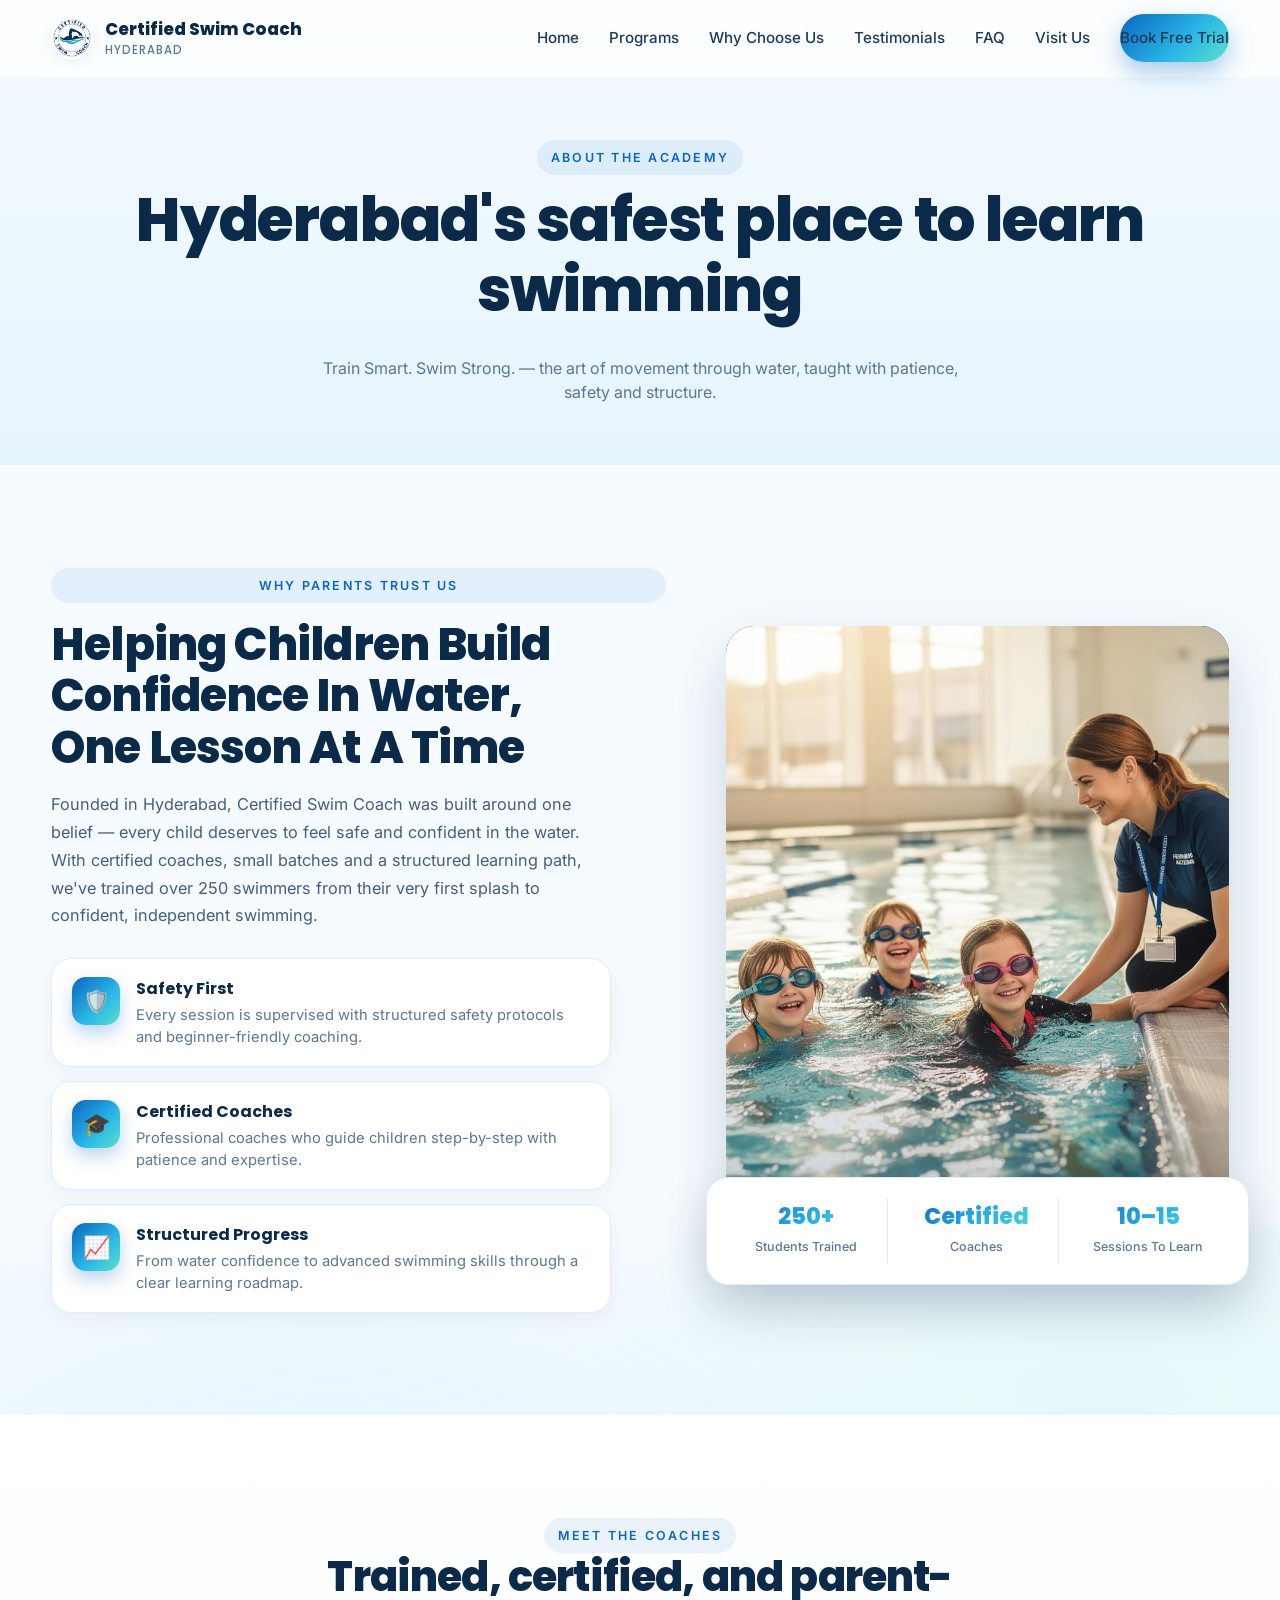
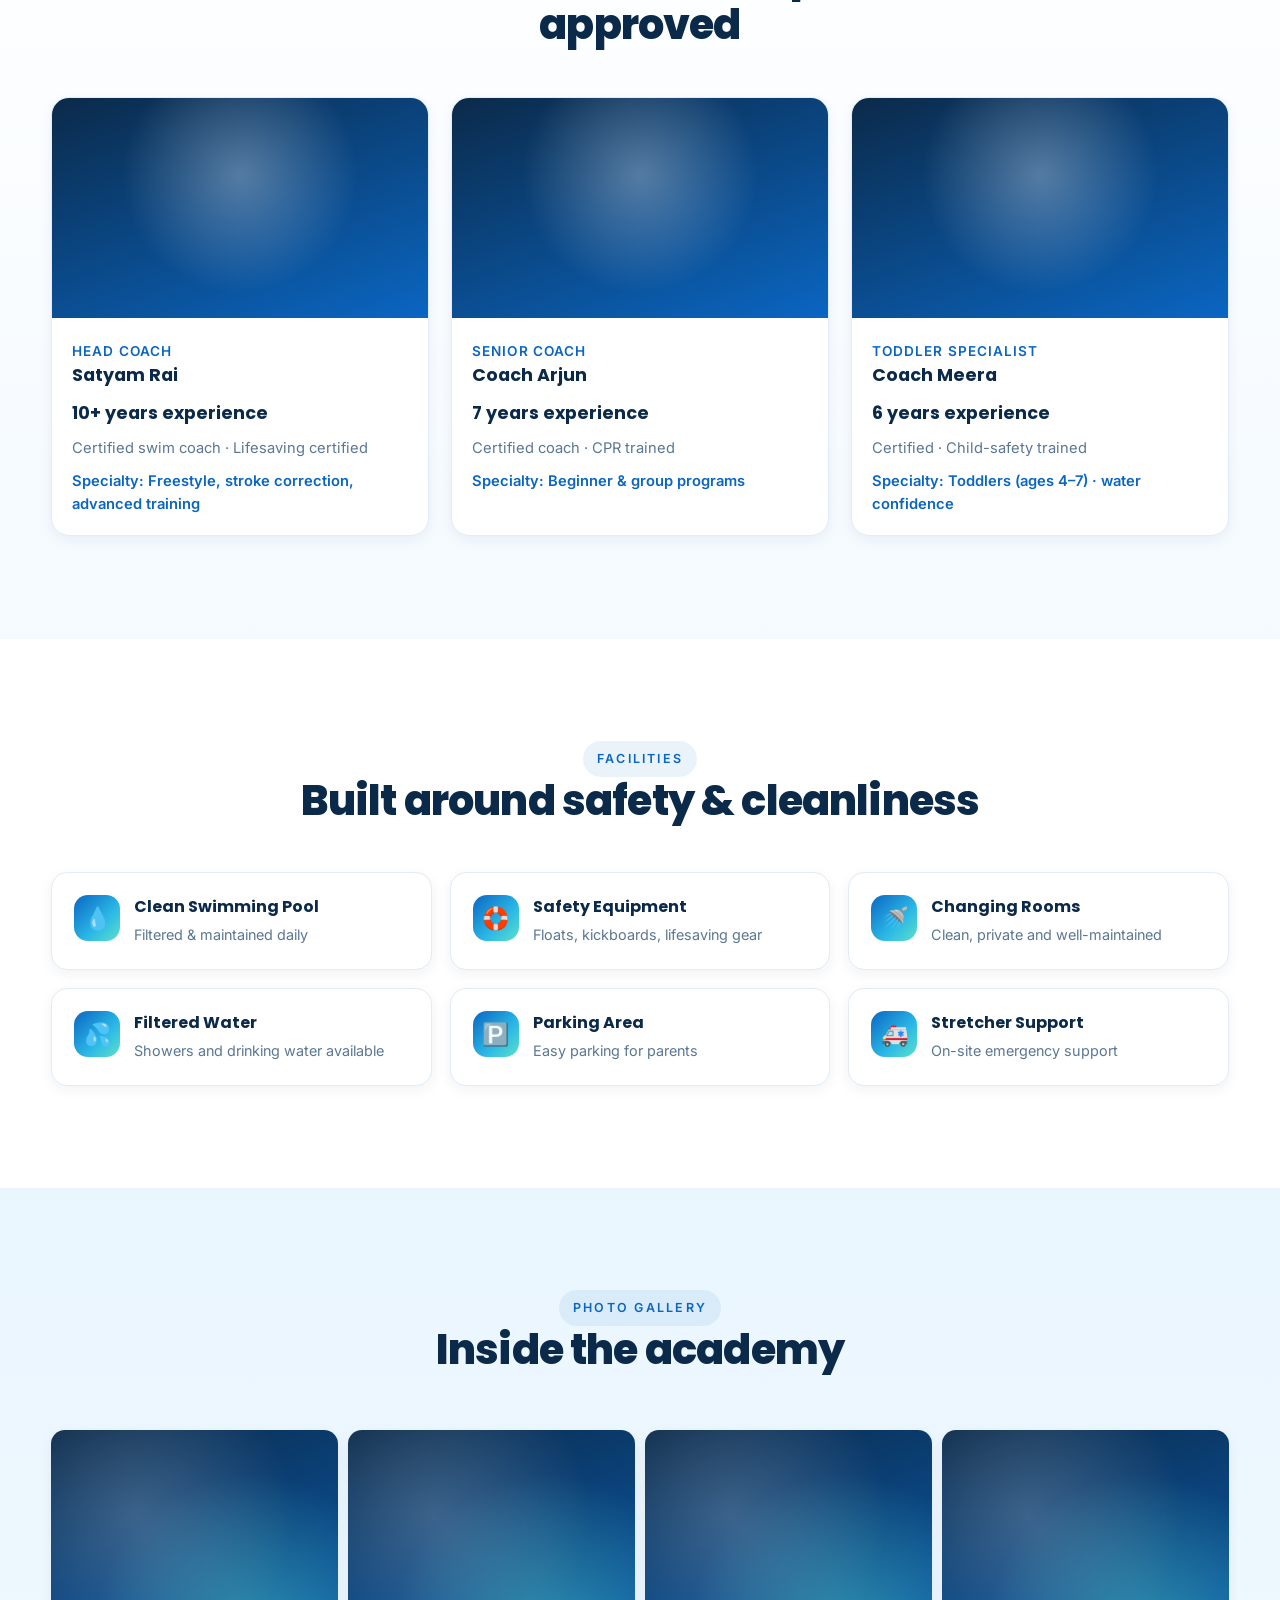
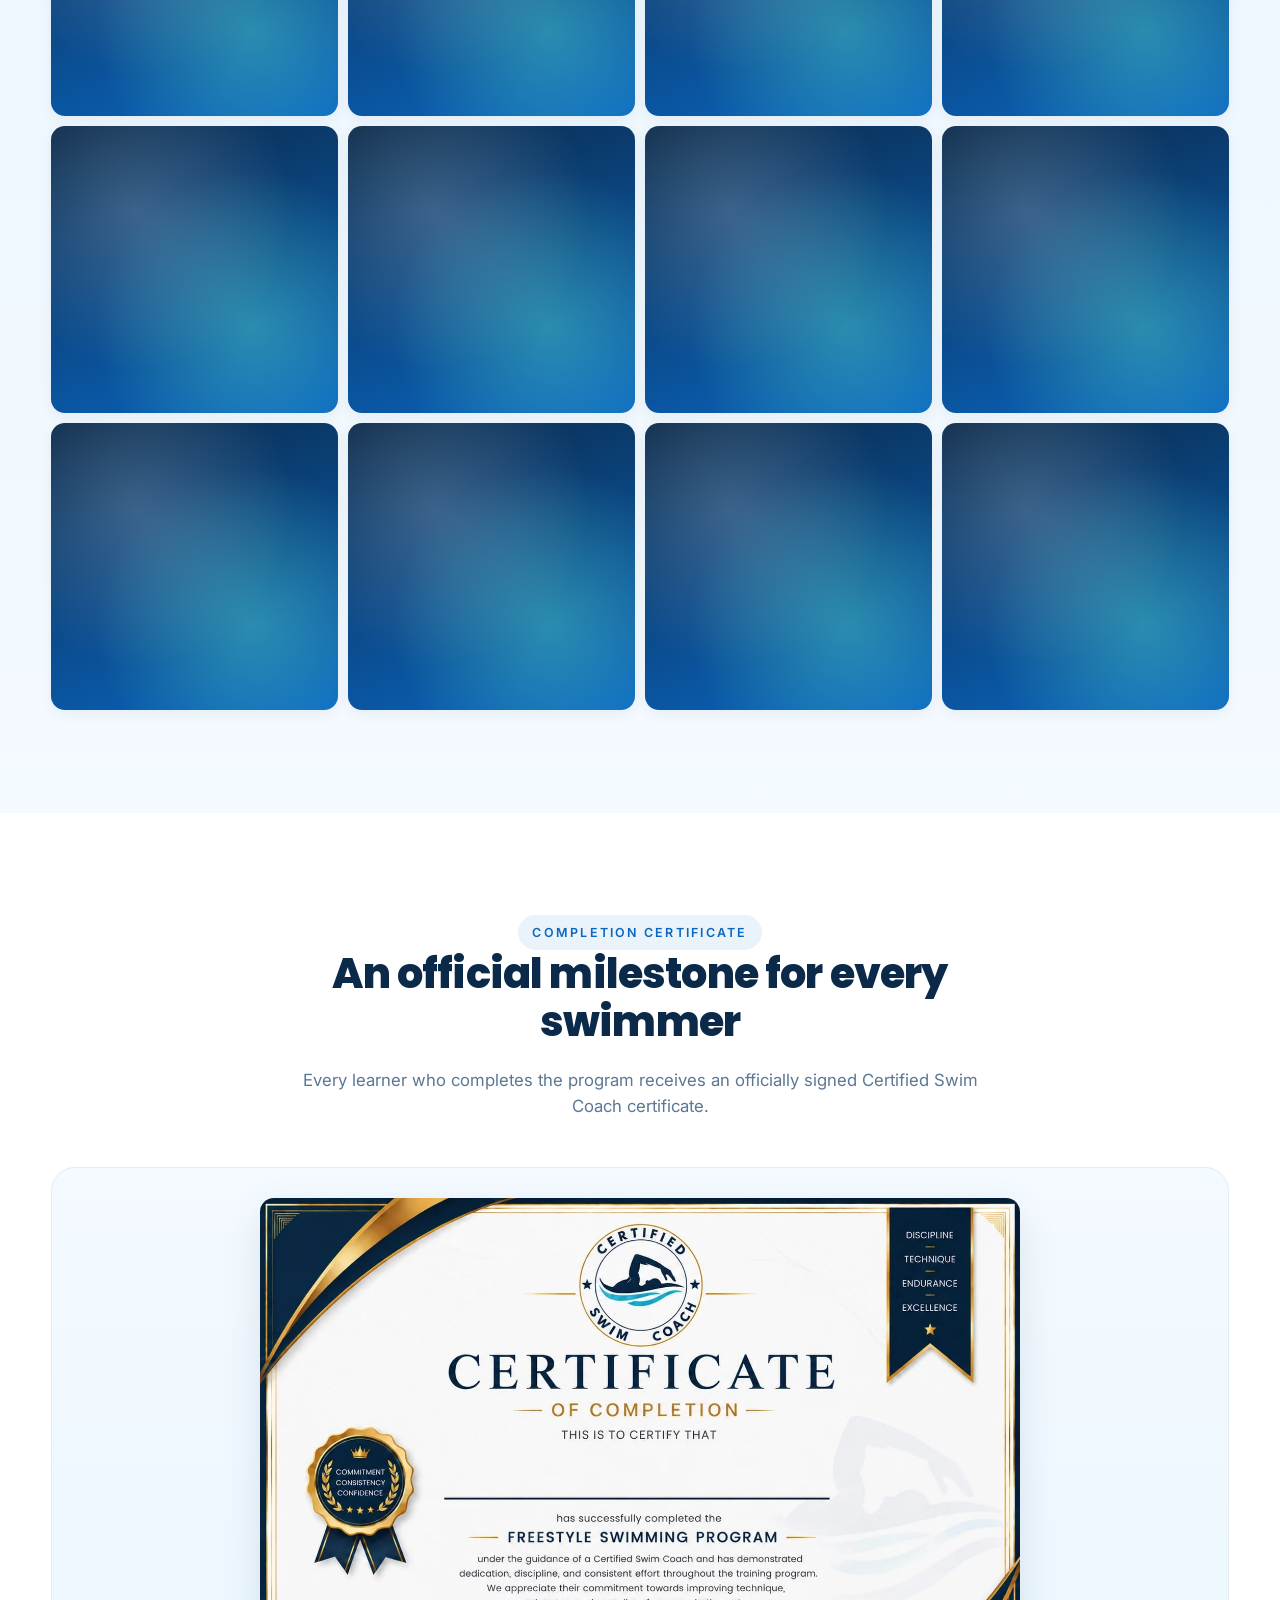
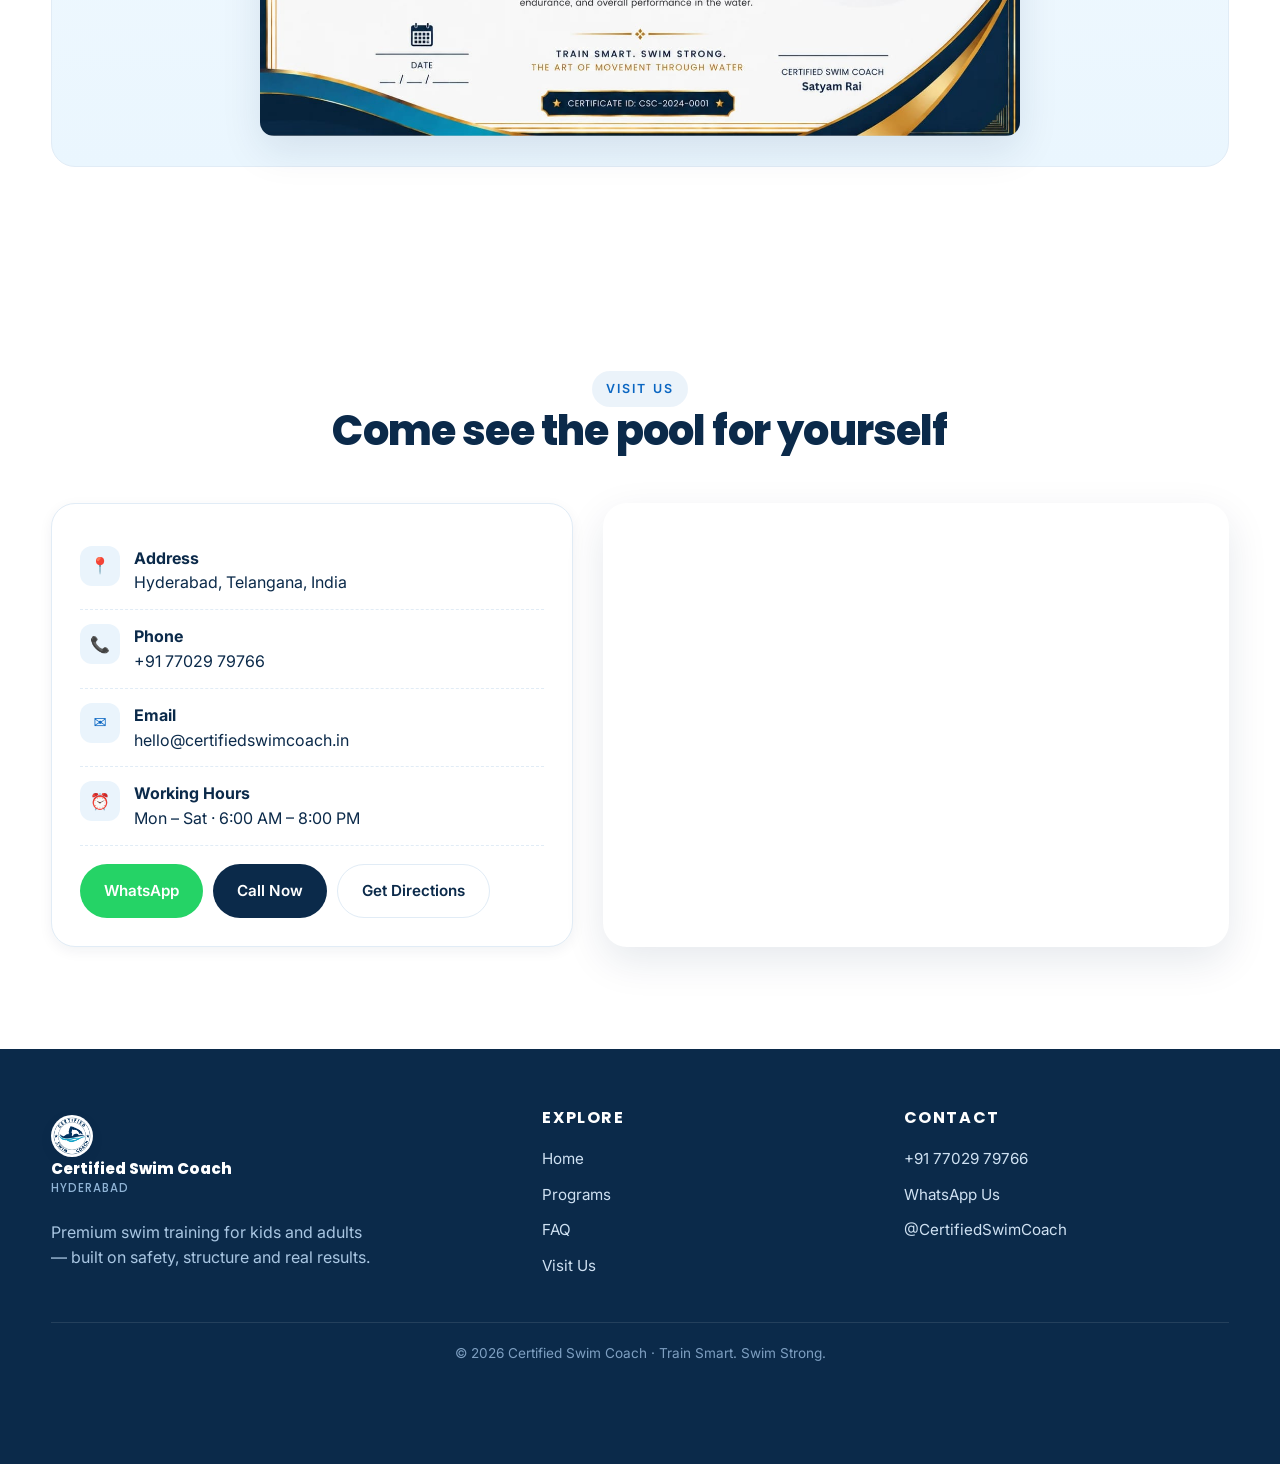
==== explore.html @ 11e0c068 "updated feature" ====
<!DOCTYPE html>
<html lang="en">
<head>
  <meta charset="utf-8">
  <meta name="viewport" content="width=device-width, initial-scale=1">
  <title>About the Academy — Coaches, Facilities &amp; Visit | Certified Swim Coach</title>
  <meta name="description" content="Meet our certified coaches, see our pool facilities, and visit Certified Swim Coach in Hyderabad.">
  <meta property="og:title" content="About Certified Swim Coach — Hyderabad">
  <meta property="og:description" content="Coaches, facilities, gallery and visit details.">
  <link rel="preconnect" href="https://fonts.googleapis.com">
  <link rel="preconnect" href="https://fonts.gstatic.com" crossorigin>
  <link href="https://fonts.googleapis.com/css2?family=Inter:wght@400;500;600;700&family=Poppins:wght@600;700;800;900&display=swap" rel="stylesheet">
  <link rel="stylesheet" href="css/style.css">
</head>
<body>

  <header class="nav">
    <div class="container nav-inner">
      <a href="index.html" class="brand">
        <img src="assets/images/logo.jpeg" alt="logo">
        <span>Certified Swim Coach<small>Hyderabad</small></span>
      </a>
      <nav class="nav-links">
        <a href="index.html">Home</a>
        <a href="index.html#programs">Programs</a>
        <a href="index.html#why">Why Choose Us</a>
        <a href="index.html#testimonials">Testimonials</a>
        <a href="index.html#faq">FAQ</a>
        <a href="#visit">Visit Us</a>
        <a href="index.html#contact" class="btn btn-primary">Book Free Trial</a>
      </nav>
      <button class="nav-toggle" aria-label="Menu"><span></span></button>
    </div>
  </header>

  <section class="page-hero">
    <div class="container">
      <span class="eyebrow">About the academy</span>
      <h1 style="margin-top:10px">Hyderabad's safest place to learn swimming</h1>
      <p style="max-width:680px;margin:10px auto 0">Train Smart. Swim Strong. — the art of movement through water, taught with patience, safety and structure.</p>
    </div>
  </section>

  <section class="trust-story">
    <div class="trust-bubbles" aria-hidden="true">
      <span></span><span></span><span></span><span></span><span></span>
    </div>
    <div class="container trust-grid">
      <div class="reveal trust-content">
        <span class="eyebrow" style="display:block; text-align:center;">Why Parents Trust Us</span>
        <h2 class="trust-headline">Helping Children Build Confidence In Water, One Lesson At A Time</h2>
        <p class="trust-story-p">Founded in Hyderabad, Certified Swim Coach was built around one belief — every child deserves to feel safe and confident in the water. With certified coaches, small batches and a structured learning path, we've trained over 250 swimmers from their very first splash to confident, independent swimming.</p>
        <div class="pillars">
          <div class="pillar">
            <div class="p-ico">🛡️</div>
            <div><b>Safety First</b><span>Every session is supervised with structured safety protocols and beginner-friendly coaching.</span></div>
          </div>
          <div class="pillar">
            <div class="p-ico">🎓</div>
            <div><b>Certified Coaches</b><span>Professional coaches who guide children step-by-step with patience and expertise.</span></div>
          </div>
          <div class="pillar">
            <div class="p-ico">📈</div>
            <div><b>Structured Progress</b><span>From water confidence to advanced swimming skills through a clear learning roadmap.</span></div>
          </div>
        </div>
      </div>
      <div class="reveal trust-visual">
        <div class="trust-image">
          <img src="assets/images/academy-kids.jpg" alt="Children learning swimming with a certified coach at Certified Swim Coach academy" loading="lazy" width="1024" height="1280">
        </div>
        <div class="trust-stats">
          <div class="stat"><b>250+</b><span>Students Trained</span></div>
          <div class="stat"><b>Certified</b><span>Coaches</span></div>
          <div class="stat"><b>10–15</b><span>Sessions To Learn</span></div>
        </div>
      </div>
    </div>
  </section>

  <section class="features">
    <div class="container">
      <div class="section-head reveal">
        <span class="eyebrow">Meet the coaches</span>
        <h2>Trained, certified, and parent-approved</h2>
      </div>
      <div class="coach-grid">
        <div class="coach reveal">
          <div class="ph"></div>
          <div class="info">
            <span class="role">Head Coach</span>
            <b>Satyam Rai</b>
            <p><b style="color:var(--navy)">10+ years experience</b></p>
            <p>Certified swim coach · Lifesaving certified</p>
            <p style="color:var(--blue);font-weight:600">Specialty: Freestyle, stroke correction, advanced training</p>
          </div>
        </div>
        <div class="coach reveal">
          <div class="ph"></div>
          <div class="info">
            <span class="role">Senior Coach</span>
            <b>Coach Arjun</b>
            <p><b style="color:var(--navy)">7 years experience</b></p>
            <p>Certified coach · CPR trained</p>
            <p style="color:var(--blue);font-weight:600">Specialty: Beginner &amp; group programs</p>
          </div>
        </div>
        <div class="coach reveal">
          <div class="ph"></div>
          <div class="info">
            <span class="role">Toddler Specialist</span>
            <b>Coach Meera</b>
            <p><b style="color:var(--navy)">6 years experience</b></p>
            <p>Certified · Child-safety trained</p>
            <p style="color:var(--blue);font-weight:600">Specialty: Toddlers (ages 4–7) · water confidence</p>
          </div>
        </div>
      </div>
    </div>
  </section>

  <section>
    <div class="container">
      <div class="section-head reveal">
        <span class="eyebrow">Facilities</span>
        <h2>Built around safety &amp; cleanliness</h2>
      </div>
      <div class="facility-grid">
        <div class="facility reveal"><div class="ico" style="font-size:22px">💧</div><div><b>Clean Swimming Pool</b><span>Filtered &amp; maintained daily</span></div></div>
        <div class="facility reveal"><div class="ico" style="font-size:22px">🛟</div><div><b>Safety Equipment</b><span>Floats, kickboards, lifesaving gear</span></div></div>
        <div class="facility reveal"><div class="ico" style="font-size:22px">🚿</div><div><b>Changing Rooms</b><span>Clean, private and well-maintained</span></div></div>
        <div class="facility reveal"><div class="ico" style="font-size:22px">💦</div><div><b>Filtered Water</b><span>Showers and drinking water available</span></div></div>
        <div class="facility reveal"><div class="ico" style="font-size:22px">🅿️</div><div><b>Parking Area</b><span>Easy parking for parents</span></div></div>
        <div class="facility reveal"><div class="ico" style="font-size:22px">🚑</div><div><b>Stretcher Support</b><span>On-site emergency support</span></div></div>
      </div>
    </div>
  </section>

  <section class="social">
    <div class="container">
      <div class="section-head reveal">
        <span class="eyebrow">Photo gallery</span>
        <h2>Inside the academy</h2>
      </div>
      <div class="gallery" style="grid-template-columns:repeat(4,1fr)">
        <div class="tile reveal"></div>
        <div class="tile reveal"></div>
        <div class="tile reveal"></div>
        <div class="tile reveal"></div>
        <div class="tile reveal"></div>
        <div class="tile reveal"></div>
        <div class="tile reveal"></div>
        <div class="tile reveal"></div>
        <div class="tile reveal"></div>
        <div class="tile reveal"></div>
        <div class="tile reveal"></div>
        <div class="tile reveal"></div>
      </div>
    </div>
  </section>

  <section>
    <div class="container">
      <div class="section-head reveal">
        <span class="eyebrow">Completion certificate</span>
        <h2>An official milestone for every swimmer</h2>
        <p>Every learner who completes the program receives an officially signed Certified Swim Coach certificate.</p>
      </div>
      <div class="certificate-card reveal">
        <img src="assets/images/certificate.jpeg" alt="Certified Swim Coach completion certificate">
      </div>
    </div>
  </section>

  <section id="visit" class="final">
    <div class="container">
      <div class="section-head reveal">
        <span class="eyebrow">Visit us</span>
        <h2>Come see the pool for yourself</h2>
      </div>
      <div class="visit-grid">
        <div class="visit-card reveal">
          <div class="row"><div class="ico">📍</div><div><b>Address</b><span>Hyderabad, Telangana, India</span></div></div>
          <div class="row"><div class="ico">📞</div><div><b>Phone</b><span>+91 77029 79766</span></div></div>
          <div class="row"><div class="ico">✉️</div><div><b>Email</b><span>hello@certifiedswimcoach.in</span></div></div>
          <div class="row"><div class="ico">⏰</div><div><b>Working Hours</b><span>Mon – Sat · 6:00 AM – 8:00 PM</span></div></div>
          <div style="display:flex;gap:10px;margin-top:18px;flex-wrap:wrap">
            <a href="https://wa.me/917702979766?text=Hi!%20I'd%20like%20to%20know%20more%20about%20Certified%20Swim%20Coach." target="_blank" rel="noreferrer" class="btn btn-wa">WhatsApp</a>
            <a href="tel:+917702979766" class="btn btn-dark">Call Now</a>
            <a href="https://www.google.com/maps/dir/?api=1&destination=Hyderabad" target="_blank" rel="noreferrer" class="btn btn-ghost">Get Directions</a>
          </div>
        </div>
        <iframe title="Certified Swim Coach location" class="map-frame" loading="lazy" src="https://www.google.com/maps?q=Hyderabad&output=embed"></iframe>
      </div>
    </div>
  </section>

  <footer class="footer">
    <div class="container">
      <div class="footer-grid">
        <div>
          <a href="index.html" class="brand">
            <img src="assets/images/logo.jpeg" alt="">
            <span>Certified Swim Coach<small>Hyderabad</small></span>
          </a>
          <p style="margin-top:16px;color:#a9c6e2;max-width:320px">Premium swim training for kids and adults — built on safety, structure and real results.</p>
        </div>
        <div>
          <h4>Explore</h4>
          <a href="index.html">Home</a>
          <a href="index.html#programs">Programs</a>
          <a href="index.html#faq">FAQ</a>
          <a href="#visit">Visit Us</a>
        </div>
        <div>
          <h4>Contact</h4>
          <a href="tel:+917702979766">+91 77029 79766</a>
          <a href="https://wa.me/917702979766?text=Hi!%20I'd%20like%20to%20know%20more%20about%20Certified%20Swim%20Coach." target="_blank" rel="noreferrer">WhatsApp Us</a>
          <a href="https://instagram.com/certifiedswimcoach" target="_blank" rel="noreferrer">@CertifiedSwimCoach</a>
        </div>
      </div>
      <div class="legal">© 2026 Certified Swim Coach · Train Smart. Swim Strong.</div>
    </div>
  </footer>

  <div class="mobile-cta">
    <a href="index.html#contact" class="m-trial">Book Trial</a>
    <a href="https://wa.me/917702979766?text=Hi!%20I'd%20like%20to%20know%20more%20about%20Certified%20Swim%20Coach." target="_blank" rel="noreferrer" class="m-wa">WhatsApp</a>
    <a href="tel:+917702979766" class="m-call">Call</a>
  </div>

  <script src="js/icons.js"></script>
  <script src="js/script.js"></script>
</body>
</html>
---- css/style.css ----
:root{--navy:#0b2a4a;--navy-700:#103a64;--blue:#0a66c2;--blue-600:#0a78d9;--aqua:#2bb8e6;--mint:#5ce1c9;--gold:#e0b84c;--bg:#f4faff;--bg-2:#e6f4fd;--white:#fff;--ink:#0b2a4a;--muted:#5b7794;--line:#e1ecf6;--shadow-sm:0 4px 14px #0b2a4a0f;--shadow:0 14px 40px #0b2a4a1a;--shadow-lg:0 24px 60px #0b2a4a2e;--radius:18px;--radius-lg:24px;--grad-water:linear-gradient(135deg,#0a66c2 0%,#2bb8e6 60%,#5ce1c9 100%);--grad-deep:linear-gradient(160deg,#0b2a4a 0%,#0a66c2 100%);--grad-soft:linear-gradient(180deg,#f4faff 0%,#e6f4fd 100%);--grad-gold:linear-gradient(135deg,#e0b84c,#f3d27a)}*,:before,:after{box-sizing:border-box}html,body{margin:0;padding:0}html{scroll-behavior:smooth}body{color:var(--ink);background:var(--white);-webkit-font-smoothing:antialiased;text-rendering:optimizelegibility;font-family:Inter,system-ui,-apple-system,Segoe UI,Roboto,sans-serif;line-height:1.55}img{max-width:100%;display:block}a{color:inherit;text-decoration:none}button{font:inherit;cursor:pointer;color:inherit;background:0 0;border:0}h1,h2,h3,h4{color:var(--navy);letter-spacing:-.02em;margin:0 0 .5em;font-family:Poppins,sans-serif;line-height:1.15}h1{font-size:clamp(2.1rem,5.4vw,3.8rem);font-weight:800}h2{font-size:clamp(1.7rem,3.8vw,2.6rem);font-weight:800}h3{font-size:clamp(1.15rem,2vw,1.35rem);font-weight:700}p{color:var(--muted);margin:0 0 1em}.container{width:min(1180px,92%);margin-inline:auto}section{padding:clamp(56px,8vw,110px) 0;position:relative}.eyebrow{letter-spacing:.18em;text-transform:uppercase;color:var(--blue);background:#0a66c214;border-radius:999px;align-items:center;gap:8px;padding:8px 14px;font-size:.78rem;font-weight:600;display:inline-flex}.section-head{text-align:center;max-width:720px;margin:0 auto 48px}.section-head p{font-size:1.05rem}.nav{z-index:60;-webkit-backdrop-filter:saturate(180%)blur(14px);backdrop-filter:saturate(180%)blur(14px);background:#ffffffc7;border-bottom:1px solid #0000;transition:background .25s,border-color .25s,box-shadow .25s,padding .25s;position:fixed;inset:0 0 auto}.nav.scrolled{border-bottom-color:var(--line);background:#ffffffeb;box-shadow:0 6px 20px #0b2a4a0f}.nav-inner{justify-content:space-between;align-items:center;padding:14px 0;display:flex}.brand{color:var(--navy);align-items:center;gap:12px;font-family:Poppins;font-size:1.05rem;font-weight:800;display:flex}.brand img{object-fit:cover;width:42px;height:42px;box-shadow:var(--shadow-sm);border-radius:50%}.brand small{color:var(--muted);letter-spacing:.08em;text-transform:uppercase;font-size:.72rem;font-weight:500;display:block}.nav-links{align-items:center;gap:30px;display:flex}.nav-links a{color:#1f3a5c;padding:6px 0;font-size:.95rem;font-weight:500;position:relative}.nav-links a:hover{color:var(--blue)}.nav-links a:after{content:"";background:var(--grad-water);transform-origin:100%;height:2px;transition:transform .3s;position:absolute;bottom:-2px;left:0;right:0;transform:scaleX(0)}.nav-links a:hover:after{transform-origin:0;transform:scaleX(1)}.btn{white-space:nowrap;border-radius:999px;justify-content:center;align-items:center;gap:10px;min-height:48px;padding:14px 24px;font-size:.95rem;font-weight:600;transition:transform .2s,box-shadow .2s,background .2s,color .2s;display:inline-flex}.btn-primary{background:var(--grad-water);color:#fff;box-shadow:0 10px 24px #0a66c259}.btn-primary:hover{transform:translateY(-2px);box-shadow:0 16px 32px #0a66c273}.btn-ghost{color:var(--navy);border:1px solid var(--line);background:#ffffffd9}.btn-ghost:hover{background:#fff;transform:translateY(-2px)}.btn-dark{background:var(--navy);color:#fff}.btn-dark:hover{background:var(--navy-700);transform:translateY(-2px)}.btn-wa{color:#fff;background:#25d366}.btn-wa:hover{background:#1eba57;transform:translateY(-2px)}.nav-toggle{border:1px solid var(--line);background:#fff;border-radius:12px;justify-content:center;align-items:center;width:44px;height:44px;display:none}.nav-toggle span{background:var(--navy);width:22px;height:2px;transition:all .3s;display:block;position:relative}.nav-toggle span:before,.nav-toggle span:after{content:"";background:var(--navy);height:2px;transition:all .3s;position:absolute;left:0;right:0}.nav-toggle span:before{top:-7px}.nav-toggle span:after{top:7px}.nav.open .nav-toggle span{background:0 0}.nav.open .nav-toggle span:before{top:0;transform:rotate(45deg)}.nav.open .nav-toggle span:after{top:0;transform:rotate(-45deg)}@media(max-width:960px){.nav-toggle{display:flex}.nav-links{border-bottom:1px solid var(--line);opacity:0;pointer-events:none;box-shadow:var(--shadow);background:#fff;flex-direction:column;align-items:stretch;gap:0;padding:8px 5%;transition:all .25s;position:absolute;top:100%;left:0;right:0;transform:translateY(-12px)}.nav-links a{border-bottom:1px solid var(--line);padding:14px 6px}.nav-links a:last-of-type{border-bottom:0}.nav-links .btn{margin:12px 0 16px}.nav.open .nav-links{opacity:1;pointer-events:auto;transform:translateY(0)}}.hero{background:radial-gradient(60% 70% at 80% 10%,#5ce1c940,#0000 60%),radial-gradient(50% 60% at 10% 90%,#2bb8e640,#0000 60%),linear-gradient(#eaf6fe,#f4faff);padding-top:140px;padding-bottom:80px;overflow:hidden}.hero-grid{grid-template-columns:1.05fr .95fr;align-items:center;gap:60px;display:grid}@media(max-width:900px){.hero-grid{grid-template-columns:1fr;gap:40px}.hero{padding-top:110px}}.hero h1 span.accent{background:var(--grad-water);color:#0000;-webkit-background-clip:text;background-clip:text}.hero .lead{max-width:560px;font-size:1.1rem}.hero-trust{-webkit-overflow-scrolling:touch;scrollbar-width:none;flex-wrap:nowrap;gap:8px;margin:24px 0 28px;display:flex;overflow-x:auto}.hero-trust::-webkit-scrollbar{display:none}.trust-chip{border:1px solid var(--line);color:var(--navy);box-shadow:var(--shadow-sm);white-space:nowrap;background:#fff;border-radius:999px;flex:none;align-items:center;gap:6px;padding:7px 12px;font-size:clamp(.7rem,1.1vw,.85rem);font-weight:600;display:inline-flex}.trust-chip svg{color:var(--blue)}.early-bird{background:var(--grad-water);color:#fff;border-radius:14px;align-items:center;gap:14px;margin-bottom:22px;padding:12px 18px;font-size:.92rem;font-weight:600;display:flex;box-shadow:0 8px 24px #0a66c259}.early-bird .pill{color:#fff;letter-spacing:.1em;text-transform:uppercase;-webkit-backdrop-filter:blur(4px);backdrop-filter:blur(4px);background:#fff3;border-radius:999px;padding:4px 10px;font-size:.72rem}.cta-row{flex-wrap:wrap;gap:14px;display:flex}.hero-visual{aspect-ratio:4/5;background:var(--grad-deep);box-shadow:var(--shadow-lg);border-radius:32px;position:relative;overflow:hidden}.hero-visual:before{content:"";background:radial-gradient(circle at 30% 20%,#ffffff40,#0000 40%),radial-gradient(circle at 80% 80%,#5ce1c959,#0000 50%);position:absolute;inset:0}.hero-visual .badge-float{color:var(--navy);box-shadow:var(--shadow);background:#fff;border-radius:18px;align-items:center;gap:12px;padding:14px 18px;font-size:.9rem;font-weight:600;display:flex;position:absolute}.badge-float.b1{top:24px;left:24px}.badge-float.b2{bottom:24px;right:24px}.badge-float .icon{background:var(--grad-water);color:#fff;border-radius:12px;place-items:center;width:38px;height:38px;display:grid}.hero-visual .water-ring{border:2px dashed #ffffff59;border-radius:50%;animation:30s linear infinite spin;position:absolute;inset:18%}@keyframes spin{to{transform:rotate(360deg)}}.bubbles{pointer-events:none;position:absolute;inset:0;overflow:hidden}.bubble{opacity:.6;background:radial-gradient(circle at 30% 30%,#ffffffe6,#5ce1c940);border-radius:50%;animation:linear infinite float;position:absolute;bottom:-40px}@keyframes float{0%{opacity:0;transform:translateY(0)scale(1)}10%{opacity:.6}to{opacity:0;transform:translateY(-120vh)scale(1.2)}}.wave{width:100%;height:60px;display:block}.trust-section{background:linear-gradient(#f4faff,#fff)}.counters{grid-template-columns:repeat(4,1fr);gap:24px;margin-bottom:36px;display:grid}@media(max-width:780px){.counters{grid-template-columns:repeat(2,1fr)}}.counter{border:1px solid var(--line);border-radius:var(--radius);text-align:center;box-shadow:var(--shadow-sm);background:#fff;padding:28px 22px}.counter .num{background:var(--grad-water);color:#0000;-webkit-background-clip:text;background-clip:text;font-family:Poppins;font-size:clamp(2rem,4vw,2.8rem);font-weight:800;line-height:1}.counter .lbl{color:var(--muted);margin-top:8px;font-size:.92rem;font-weight:500}.badges{flex-wrap:wrap;justify-content:center;gap:14px;display:flex}.badge{border:1px solid var(--line);color:var(--navy);box-shadow:var(--shadow-sm);background:#fff;border-radius:999px;align-items:center;gap:10px;padding:12px 18px;font-weight:600;display:inline-flex}.badge .dot{background:var(--mint);border-radius:50%;width:8px;height:8px;box-shadow:0 0 0 4px #5ce1c940}.features{background:linear-gradient(#fff,#f4faff)}.feature-grid{grid-template-columns:repeat(3,1fr);gap:22px;display:grid}@media(max-width:900px){.feature-grid{grid-template-columns:repeat(2,1fr)}}@media(max-width:560px){.feature-grid{grid-template-columns:1fr}}.feature{border:1px solid var(--line);border-radius:var(--radius);box-shadow:var(--shadow-sm);background:#fff;padding:28px 24px;transition:transform .3s,box-shadow .3s,border-color .3s;position:relative;overflow:hidden}.feature:after{content:"";background:var(--grad-water);opacity:0;border-radius:50%;width:200px;height:200px;transition:opacity .35s;position:absolute;inset:auto -40% -60% auto}.feature:hover{box-shadow:var(--shadow);border-color:#cfe3f5;transform:translateY(-6px)}.feature:hover:after{opacity:.08}.feature .ico{background:var(--grad-water);color:#fff;border-radius:16px;place-items:center;width:54px;height:54px;margin-bottom:18px;display:grid;box-shadow:0 10px 22px #0a66c24d}.feature h3{margin-bottom:6px}.feature p{margin:0;font-size:.95rem}.programs{background:linear-gradient(#f4faff,#eaf6fe)}.program-grid{grid-template-columns:repeat(4,1fr);gap:20px;display:grid}@media(max-width:1100px){.program-grid{grid-template-columns:repeat(2,1fr)}}@media(max-width:640px){.program-grid{grid-template-columns:1fr}}.program{border-radius:var(--radius-lg);box-shadow:var(--shadow);border:1px solid var(--line);background:#fff;flex-direction:column;transition:transform .3s,box-shadow .3s;display:flex;position:relative;overflow:hidden}.program:hover{box-shadow:var(--shadow-lg);transform:translateY(-4px)}.program .media{background:var(--grad-deep);height:200px;position:relative;overflow:hidden}.program .media:before{content:"";background:radial-gradient(circle at 25% 25%,#ffffff40,#0000 50%),radial-gradient(circle at 80% 80%,#5ce1c966,#0000 55%);position:absolute;inset:0}.program .media .label{color:#fff;letter-spacing:.02em;font-family:Poppins;font-size:1.6rem;font-weight:800;position:absolute;bottom:20px;left:20px}.program .body{flex-direction:column;flex:1;gap:14px;padding:24px;display:flex}.program .meta{flex-wrap:wrap;gap:8px;display:flex}.tag{color:var(--blue);letter-spacing:.04em;background:#eaf4fc;border-radius:999px;padding:5px 10px;font-size:.75rem;font-weight:600}.tag.gold{color:#7a5705;background:#fff3d2}.tag.mint{color:#0a7a63;background:#dafbf3}.program ul{flex-direction:column;gap:8px;margin:0;padding:0;list-style:none;display:flex}.program ul li{color:#2c4a6c;padding-left:24px;font-size:.95rem;position:relative}.program ul li:before{content:"";background:var(--grad-water);border-radius:50%;width:14px;height:14px;position:absolute;top:8px;left:0;box-shadow:0 0 0 3px #2bb8e626}.program .price-row{border-top:1px dashed var(--line);justify-content:space-between;align-items:center;margin-top:auto;padding-top:14px;display:flex}.program .price{color:var(--navy);font-family:Poppins;font-size:1.5rem;font-weight:800}.program .price small{color:var(--muted);font-size:.8rem;font-weight:500;display:block}.ribbon{background:var(--grad-gold);color:#5a3f06;letter-spacing:.1em;text-transform:uppercase;z-index:2;padding:6px 50px;font-size:.75rem;font-weight:700;position:absolute;top:18px;right:-46px;transform:rotate(38deg);box-shadow:0 6px 14px #e0b84c66}.ribbon.popular{color:#fff;background:linear-gradient(135deg,#ff5b8a,#ff8b5b);box-shadow:0 6px 14px #ff5b8a73}.journey{background:#fff}.timeline{grid-template-columns:repeat(5,1fr);gap:18px;display:grid;position:relative}.timeline:before{content:"";z-index:0;background:linear-gradient(90deg,#2bb8e6,#5ce1c9);border-radius:4px;height:4px;position:absolute;top:38px;left:6%;right:6%}@media(max-width:820px){.timeline{grid-template-columns:1fr;gap:22px}.timeline:before{width:4px;height:auto;inset:0 auto 0 38px}}.step{text-align:center;border-radius:var(--radius);border:1px solid var(--line);box-shadow:var(--shadow-sm);z-index:1;background:#fff;padding:18px 14px;position:relative}@media(max-width:820px){.step{text-align:left;min-height:80px;padding-left:80px}}.step .num{background:var(--grad-water);color:#fff;border-radius:50%;place-items:center;width:54px;height:54px;margin:0 auto 12px;font-family:Poppins;font-size:1.25rem;font-weight:800;display:grid;box-shadow:0 10px 22px #0a66c259}@media(max-width:820px){.step .num{margin:0;position:absolute;top:14px;left:14px}}.step h4{color:var(--navy);margin:0 0 4px;font-family:Poppins;font-weight:700}.step p{color:var(--muted);margin:0;font-size:.85rem}.social{background:linear-gradient(#eaf6fe,#f4faff)}.testi-wrap{max-width:780px;margin:0 auto;position:relative}.testi{border:1px solid var(--line);border-radius:var(--radius-lg);box-shadow:var(--shadow);text-align:center;background:#fff;padding:36px 32px}.testi .quote{color:#1f3a5c;margin-bottom:22px;font-size:1.15rem;font-style:italic;line-height:1.6}.testi .who{justify-content:center;align-items:center;gap:14px;display:flex}.testi .avatar{background:var(--grad-water);color:#fff;border-radius:50%;place-items:center;width:54px;height:54px;font-family:Poppins;font-size:1.1rem;font-weight:700;display:grid}.testi .who b{color:var(--navy);display:block}.testi .who span{color:var(--muted);font-size:.9rem}.testi-dots{justify-content:center;gap:8px;margin-top:18px;display:flex}.testi-dots button{background:#cde0f1;border-radius:50%;width:10px;height:10px;transition:all .2s}.testi-dots button.active{background:var(--blue);border-radius:999px;width:26px}.gallery{grid-template-columns:repeat(6,1fr);gap:10px;margin-top:56px;display:grid}@media(max-width:820px){.gallery{grid-template-columns:repeat(3,1fr)}}.tile{aspect-ratio:1;background:var(--grad-deep);box-shadow:var(--shadow-sm);border-radius:14px;transition:transform .3s;position:relative;overflow:hidden}.tile:hover{transform:scale(1.04)}.tile:before{content:"";background:radial-gradient(circle at 30% 30%,#fff3,#0000 55%),radial-gradient(circle at 70% 70%,#5ce1c966,#0000 55%);position:absolute;inset:0}.gallery-cta{text-align:center;margin-top:32px}.final{background:#fff}.final-grid{grid-template-columns:1.1fr .9fr;align-items:start;gap:40px;display:grid}@media(max-width:900px){.final-grid{grid-template-columns:1fr}}.faq{flex-direction:column;gap:12px;display:flex}.faq-item{border:1px solid var(--line);background:#fff;border-radius:14px;transition:box-shadow .25s,border-color .25s;overflow:hidden}.faq-item.open{box-shadow:var(--shadow-sm);border-color:#bcd9f1}.faq-q{text-align:left;width:100%;color:var(--navy);justify-content:space-between;align-items:center;gap:14px;padding:18px 20px;font-size:1rem;font-weight:600;display:flex}.faq-q .chev{width:24px;height:24px;color:var(--blue);background:#eaf4fc;border-radius:50%;place-items:center;transition:transform .25s;display:grid}.faq-item.open .chev{background:var(--blue);color:#fff;transform:rotate(45deg)}.faq-a{max-height:0;color:var(--muted);padding:0 20px;transition:max-height .3s;overflow:hidden}.faq-item.open .faq-a{max-height:300px;padding-bottom:18px}.cta-card{background:var(--grad-deep);color:#fff;border-radius:var(--radius-lg);box-shadow:var(--shadow-lg);padding:36px 32px;position:relative;overflow:hidden}.cta-card:before{content:"";background:radial-gradient(circle,#5ce1c959,#0000 60%);border-radius:50%;width:300px;height:300px;position:absolute;inset:-30% -30% auto auto}.cta-card h3{color:#fff;font-size:1.6rem}.cta-card p{color:#fffc}.cta-card .actions{flex-wrap:wrap;gap:10px;margin:20px 0 24px;display:flex;position:relative}.cta-card .info{color:#ffffffe6;gap:10px;font-size:.92rem;display:grid;position:relative}.cta-card .info div{align-items:center;gap:10px;display:flex}.cta-card .info svg{color:var(--mint)}.footer{background:var(--navy);color:#cfe1f2;padding:60px 0 100px}.footer-grid{grid-template-columns:1.4fr 1fr 1fr;gap:36px;display:grid}@media(max-width:780px){.footer-grid{grid-template-columns:1fr}}.footer h4{color:#fff;text-transform:uppercase;letter-spacing:.1em;margin-bottom:14px;font-family:Poppins;font-size:1rem}.footer a{padding:6px 0;font-size:.95rem;display:block}.footer a:hover,.footer .brand{color:#fff}.footer .brand small{color:#90b4d6}.footer .legal{text-align:center;color:#7e9fc1;border-top:1px solid #ffffff1a;margin-top:36px;padding-top:20px;font-size:.85rem}.mobile-cta{z-index:55;border:1px solid var(--line);background:#fff;border-radius:18px;grid-template-columns:1.4fr 1fr 1fr;gap:8px;padding:8px;display:none;position:fixed;bottom:10px;left:10px;right:10px;box-shadow:0 18px 40px #0b2a4a38}.mobile-cta a{border-radius:12px;justify-content:center;align-items:center;gap:8px;min-height:48px;font-size:.9rem;font-weight:600;display:flex}.mobile-cta .m-trial{background:var(--grad-water);color:#fff}.mobile-cta .m-wa{color:#fff;background:#25d366}.mobile-cta .m-call{color:var(--navy);background:#eaf4fc}@media(max-width:780px){.mobile-cta{display:grid}body{padding-bottom:80px}}.modal{z-index:80;-webkit-backdrop-filter:blur(8px);backdrop-filter:blur(8px);background:#0b2a4a8c;justify-content:center;align-items:center;padding:16px;display:none;position:fixed;inset:0}.modal.open{animation:.2s fadeIn;display:flex}@keyframes fadeIn{0%{opacity:0}to{opacity:1}}.modal-card{width:100%;max-width:480px;box-shadow:var(--shadow-lg);background:#fff;border-radius:22px;padding:32px;animation:.25s popIn;position:relative}@keyframes popIn{0%{opacity:0;transform:translateY(20px)scale(.96)}to{opacity:1;transform:none}}.modal-card h3{margin-bottom:6px}.modal-card .x{width:36px;height:36px;color:var(--navy);background:#eaf4fc;border-radius:50%;place-items:center;display:grid;position:absolute;top:14px;right:14px}.field{flex-direction:column;gap:6px;margin-bottom:14px;display:flex}.field label{color:var(--navy);font-size:.85rem;font-weight:600}.field input,.field select{border:1px solid var(--line);font:inherit;color:var(--navy);background:#f8fbfe;border-radius:12px;padding:13px 14px;transition:all .2s}.field input:focus,.field select:focus{border-color:var(--blue);background:#fff;outline:none;box-shadow:0 0 0 4px #0a66c21f}.reveal{opacity:0;transition:opacity .7s,transform .7s;transform:translateY(24px)}.reveal.in{opacity:1;transform:none}.page-hero{background:var(--grad-soft);text-align:center;padding-top:140px;padding-bottom:60px}.coach-grid{grid-template-columns:repeat(3,1fr);gap:22px;display:grid}@media(max-width:900px){.coach-grid{grid-template-columns:repeat(2,1fr)}}@media(max-width:560px){.coach-grid{grid-template-columns:1fr}}.coach{border:1px solid var(--line);border-radius:var(--radius);box-shadow:var(--shadow-sm);background:#fff;transition:all .3s;overflow:hidden}.coach:hover{box-shadow:var(--shadow);transform:translateY(-4px)}.coach .ph{background:var(--grad-deep);height:220px;position:relative}.coach .ph:before{content:"";background:radial-gradient(circle at 50% 35%,#ffffff4d,#0000 50%);position:absolute;inset:0}.coach .info{padding:20px}.coach .info b{color:var(--navy);margin-bottom:4px;font-family:Poppins;font-size:1.1rem;display:block}.coach .info .role{color:var(--blue);text-transform:uppercase;letter-spacing:.08em;font-size:.85rem;font-weight:600}.coach .info p{margin:10px 0 0;font-size:.92rem}.facility-grid{grid-template-columns:repeat(3,1fr);gap:18px;display:grid}@media(max-width:820px){.facility-grid{grid-template-columns:repeat(2,1fr)}}@media(max-width:480px){.facility-grid{grid-template-columns:1fr}}.facility{border:1px solid var(--line);box-shadow:var(--shadow-sm);background:#fff;border-radius:16px;align-items:flex-start;gap:14px;padding:22px;display:flex}.facility .ico{background:var(--grad-water);color:#fff;border-radius:14px;flex:0 0 46px;place-items:center;width:46px;height:46px;display:grid}.facility b{color:var(--navy);margin-bottom:2px;font-family:Poppins;display:block}.facility span{color:var(--muted);font-size:.9rem}.visit-grid{grid-template-columns:1fr 1.2fr;align-items:stretch;gap:30px;display:grid}@media(max-width:820px){.visit-grid{grid-template-columns:1fr}}.visit-card{border:1px solid var(--line);border-radius:var(--radius-lg);box-shadow:var(--shadow-sm);background:#fff;padding:28px}.visit-card .row{border-bottom:1px dashed var(--line);gap:14px;padding:14px 0;display:flex}.visit-card .row:last-child{border-bottom:0}.visit-card .row .ico{width:40px;height:40px;color:var(--blue);background:#eaf4fc;border-radius:12px;flex:0 0 40px;place-items:center;display:grid}.visit-card b{color:var(--navy);display:block}.map-frame{border-radius:var(--radius-lg);width:100%;height:100%;min-height:360px;box-shadow:var(--shadow);border:0}.certificate-card{border-radius:var(--radius-lg);text-align:center;border:1px solid var(--line);background:linear-gradient(#f4faff,#eaf6fe);padding:30px}.certificate-card img{width:100%;max-width:760px;box-shadow:var(--shadow);border-radius:14px;margin:0 auto}.trust-story{background:#f6fbff;position:relative;overflow:hidden}.trust-story:before{content:"";pointer-events:none;background:radial-gradient(60% 80% at 30%,#2bb8e61a,#0000 70%),radial-gradient(50% 70% at 80% 30%,#5ce1c91f,#0000 70%);height:60%;position:absolute;inset:auto -10% -40%}.trust-bubbles{pointer-events:none;opacity:.55;position:absolute;inset:0;overflow:hidden}.trust-bubbles span{background:radial-gradient(circle at 30% 30%,#ffffffe6,#2bb8e640);border-radius:50%;animation:linear infinite float;position:absolute;bottom:-40px}.trust-bubbles span:first-child{width:22px;height:22px;animation-duration:18s;left:8%}.trust-bubbles span:nth-child(2){width:14px;height:14px;animation-duration:22s;animation-delay:3s;left:22%}.trust-bubbles span:nth-child(3){width:30px;height:30px;animation-duration:26s;animation-delay:6s;left:48%}.trust-bubbles span:nth-child(4){width:18px;height:18px;animation-duration:20s;animation-delay:2s;left:70%}.trust-bubbles span:nth-child(5){width:12px;height:12px;animation-duration:24s;animation-delay:8s;left:88%}.trust-grid{grid-template-columns:55fr 45fr;align-items:center;gap:60px;display:grid;position:relative}@media(max-width:900px){.trust-grid{grid-template-columns:1fr;gap:40px}}.trust-content .eyebrow{margin-bottom:16px}.trust-headline{color:var(--navy);max-width:560px;margin-bottom:18px;font-size:clamp(1.9rem,3.6vw,2.8rem)}.trust-story-p{color:#445e7e;max-width:540px;margin-bottom:28px;font-size:1.02rem;line-height:1.7}.pillars{flex-direction:column;gap:14px;max-width:560px;display:flex}.pillar{border:1px solid var(--line);background:#fff;border-radius:20px;align-items:flex-start;gap:16px;padding:18px 20px;transition:transform .25s,box-shadow .25s;display:flex;box-shadow:0 6px 20px #0b2a4a0d}.pillar:hover{transform:translateY(-3px);box-shadow:0 14px 30px #0b2a4a14}.pillar .p-ico{background:var(--grad-water);color:#fff;border-radius:14px;flex:0 0 48px;place-items:center;width:48px;height:48px;font-size:22px;display:grid;box-shadow:0 8px 18px #0a66c247}.pillar b{color:var(--navy);margin-bottom:2px;font-family:Poppins;font-size:1rem;font-weight:700;display:block}.pillar span{color:var(--muted);font-size:.92rem;line-height:1.5;display:block}.trust-visual{position:relative}.trust-image{box-shadow:var(--shadow-lg);aspect-ratio:4/5;background:var(--grad-deep);border-radius:28px;position:relative;overflow:hidden}.trust-image img{object-fit:cover;width:100%;height:100%;display:block}.trust-image:after{content:"";pointer-events:none;background:linear-gradient(#0000 55%,#0b2a4a40);position:absolute;inset:0}.trust-stats{border:1px solid var(--line);z-index:2;background:#fff;border-radius:22px;grid-template-columns:repeat(3,1fr);gap:8px;padding:20px 18px;display:grid;position:absolute;bottom:-30px;left:-20px;right:-20px;box-shadow:0 24px 50px #0b2a4a2e}.trust-stats .stat{text-align:center;border-right:1px solid var(--line);padding:6px 8px}.trust-stats .stat:last-child{border-right:0}.trust-stats .stat b{background:var(--grad-water);color:#0000;-webkit-background-clip:text;background-clip:text;margin-bottom:4px;font-family:Poppins;font-size:clamp(1.1rem,2vw,1.4rem);font-weight:800;line-height:1.1;display:block}.trust-stats .stat span{color:var(--muted);font-size:.78rem;font-weight:500}@media(max-width:900px){.trust-stats{margin-top:18px;position:relative;bottom:0;left:0;right:0}}
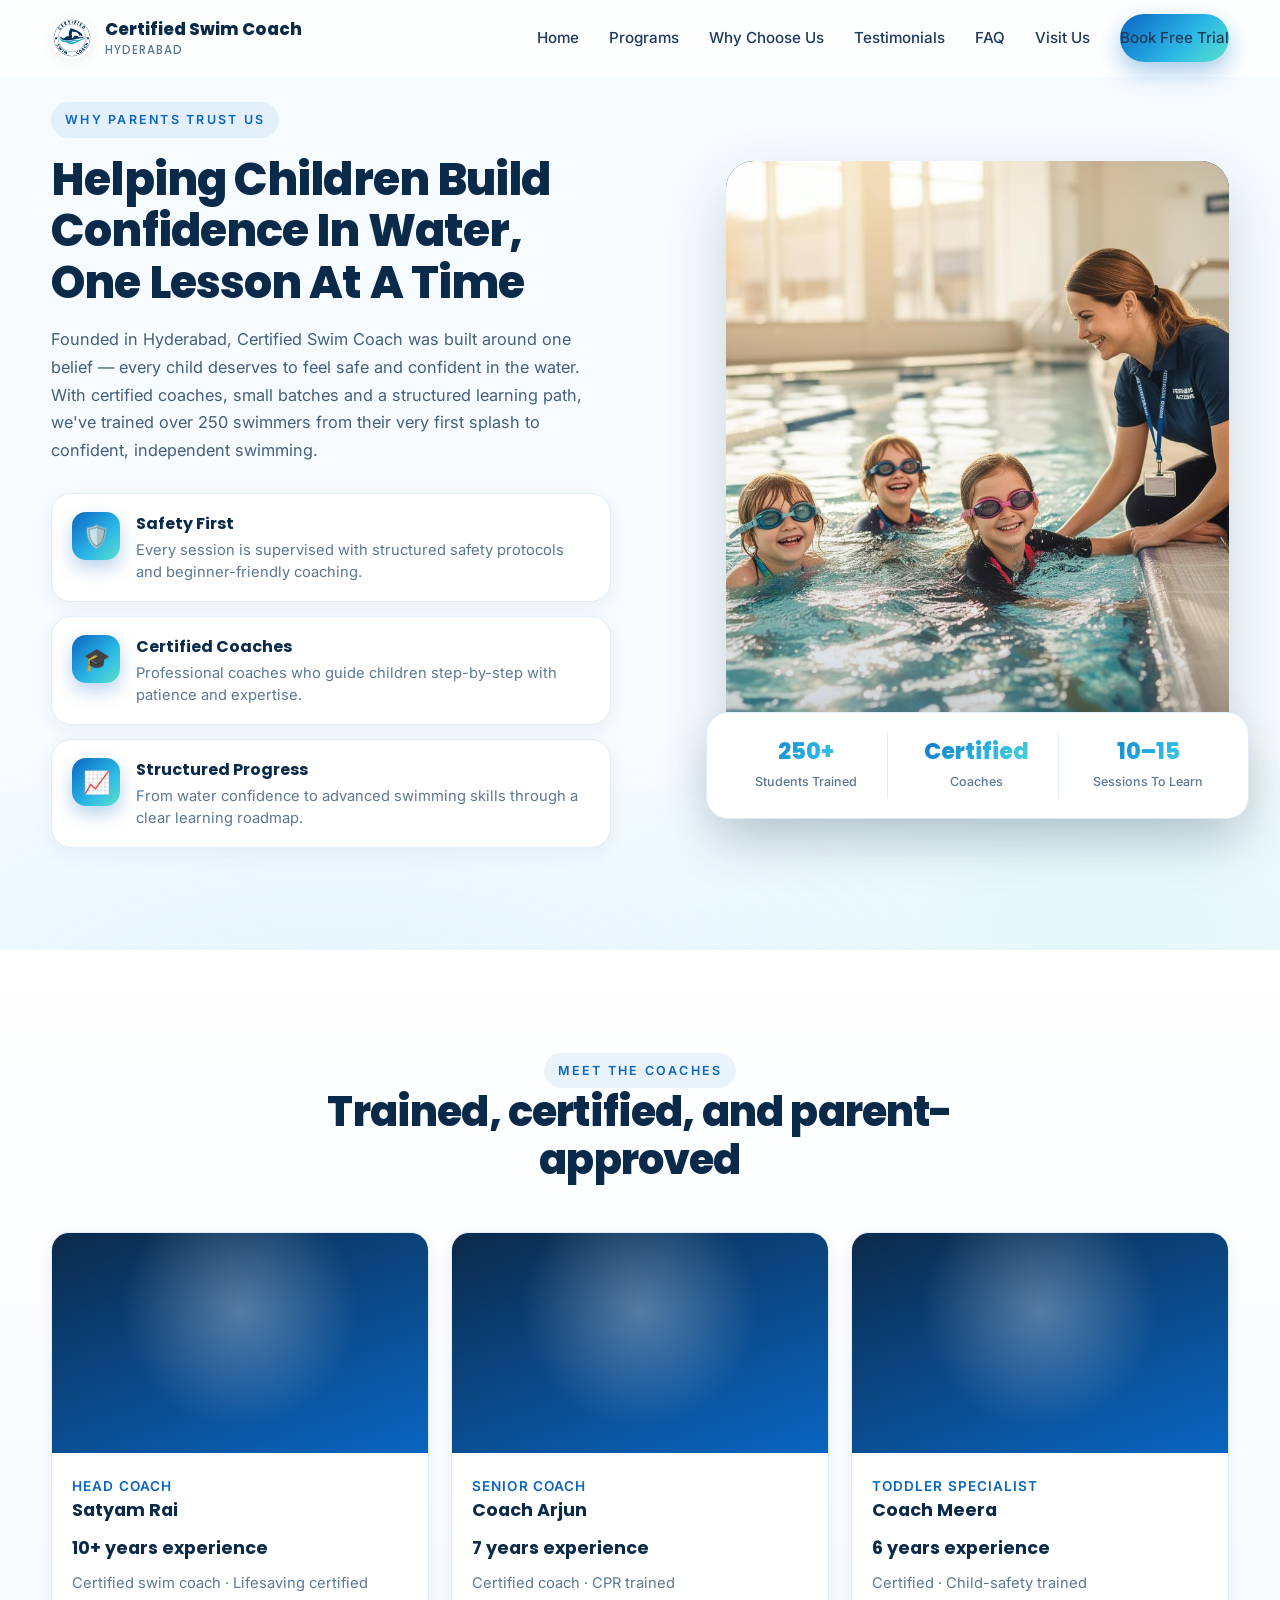
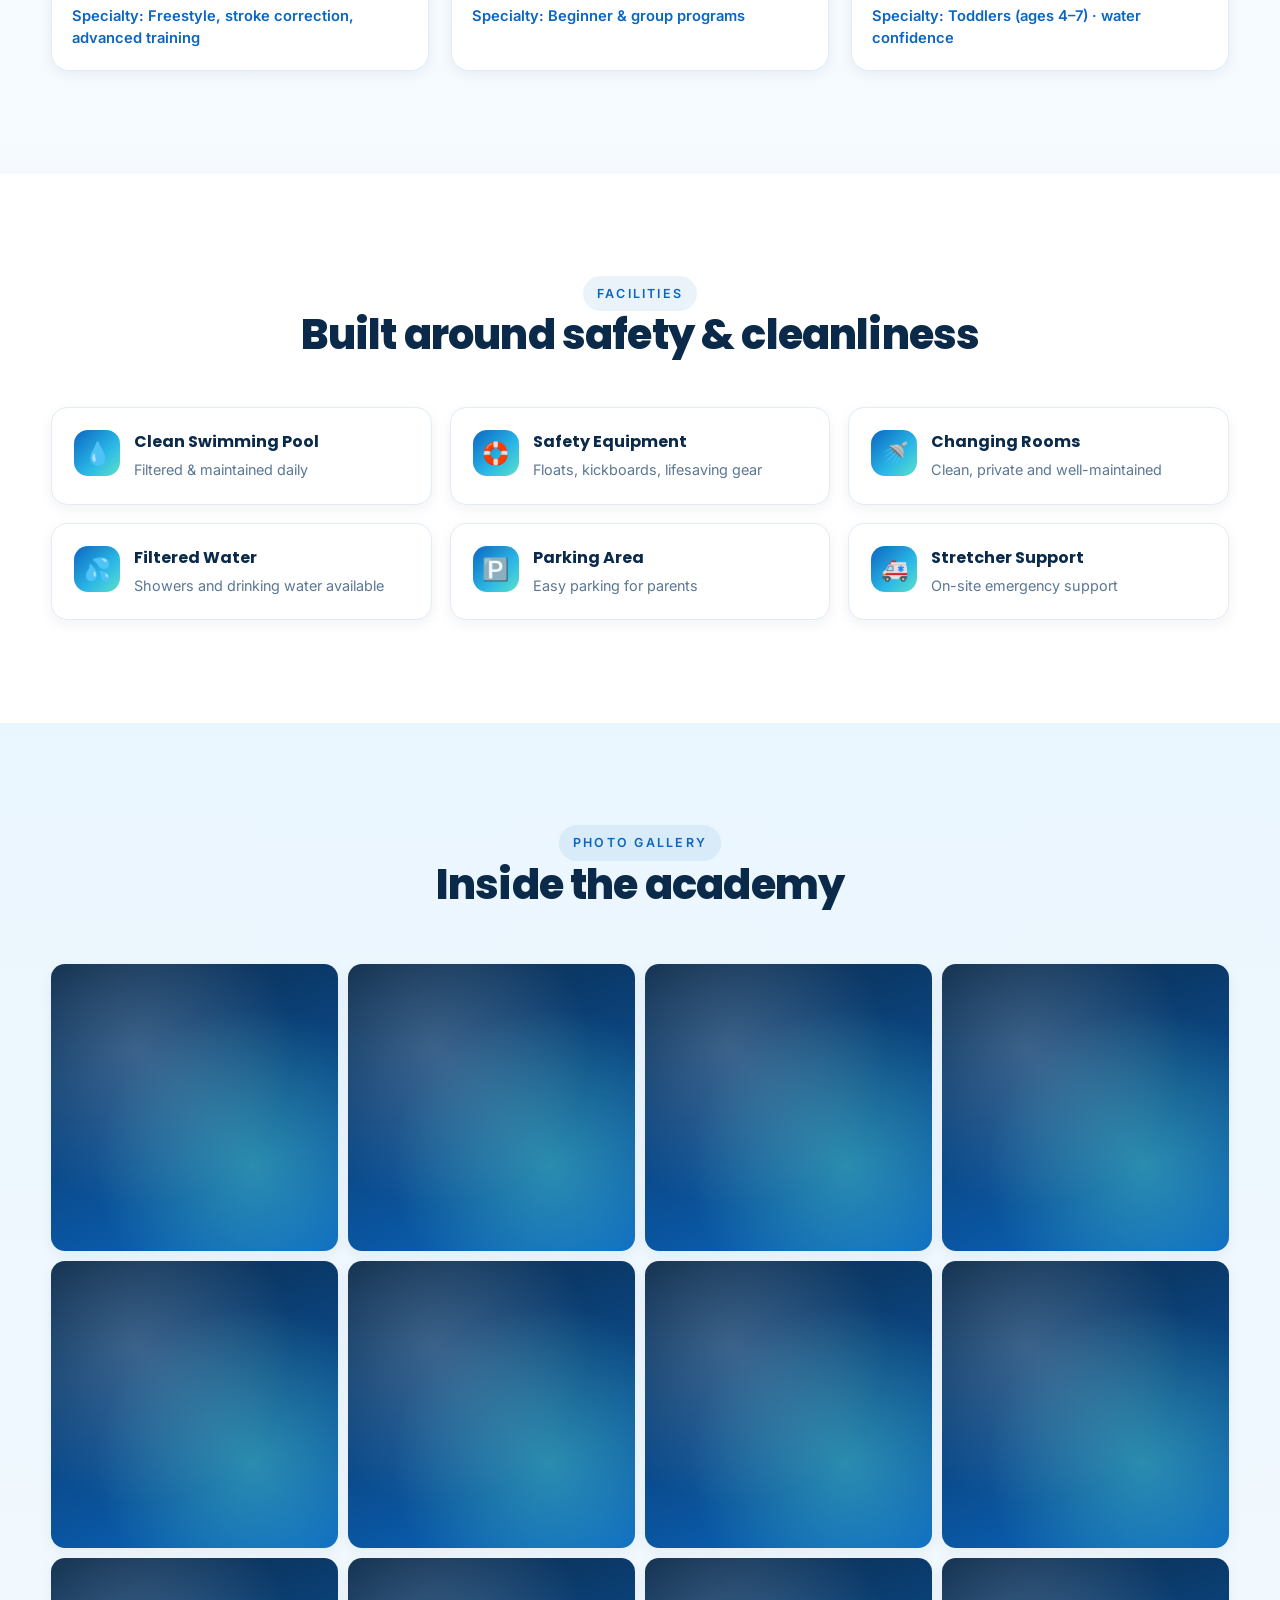
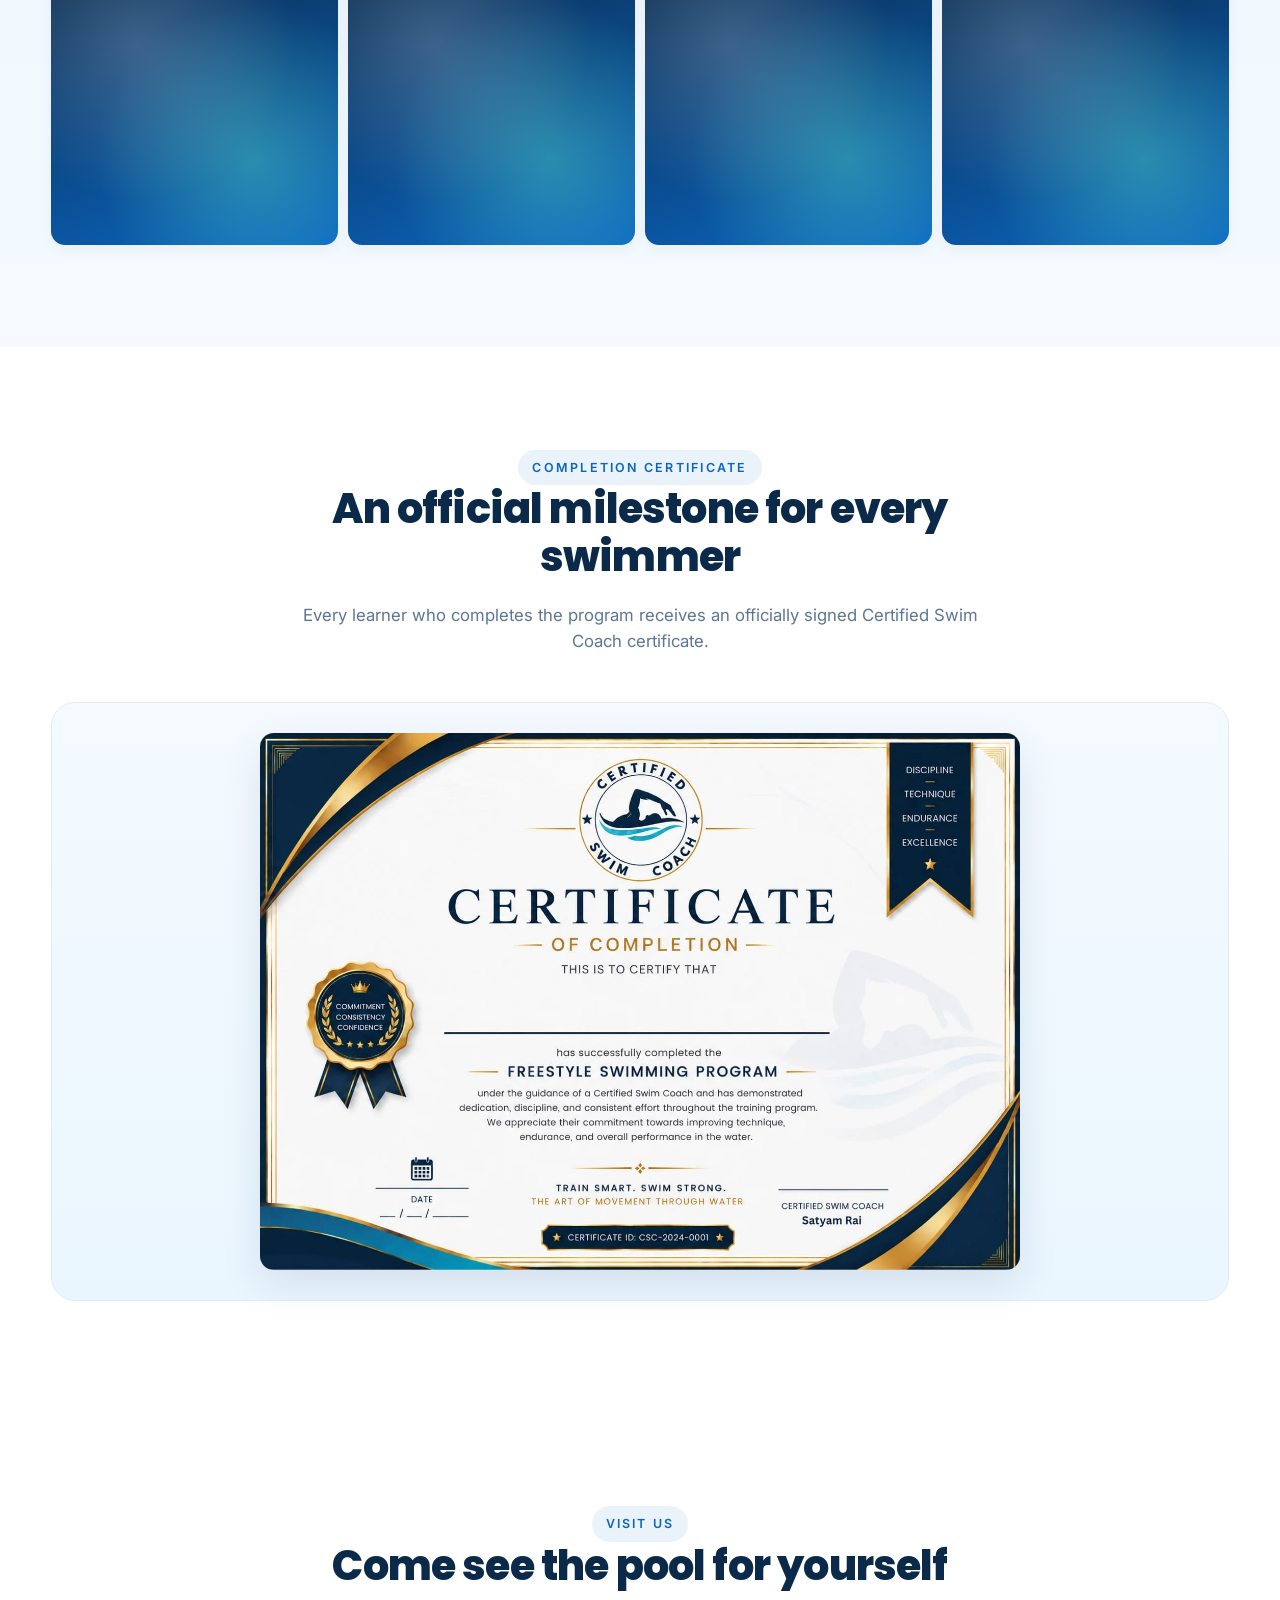
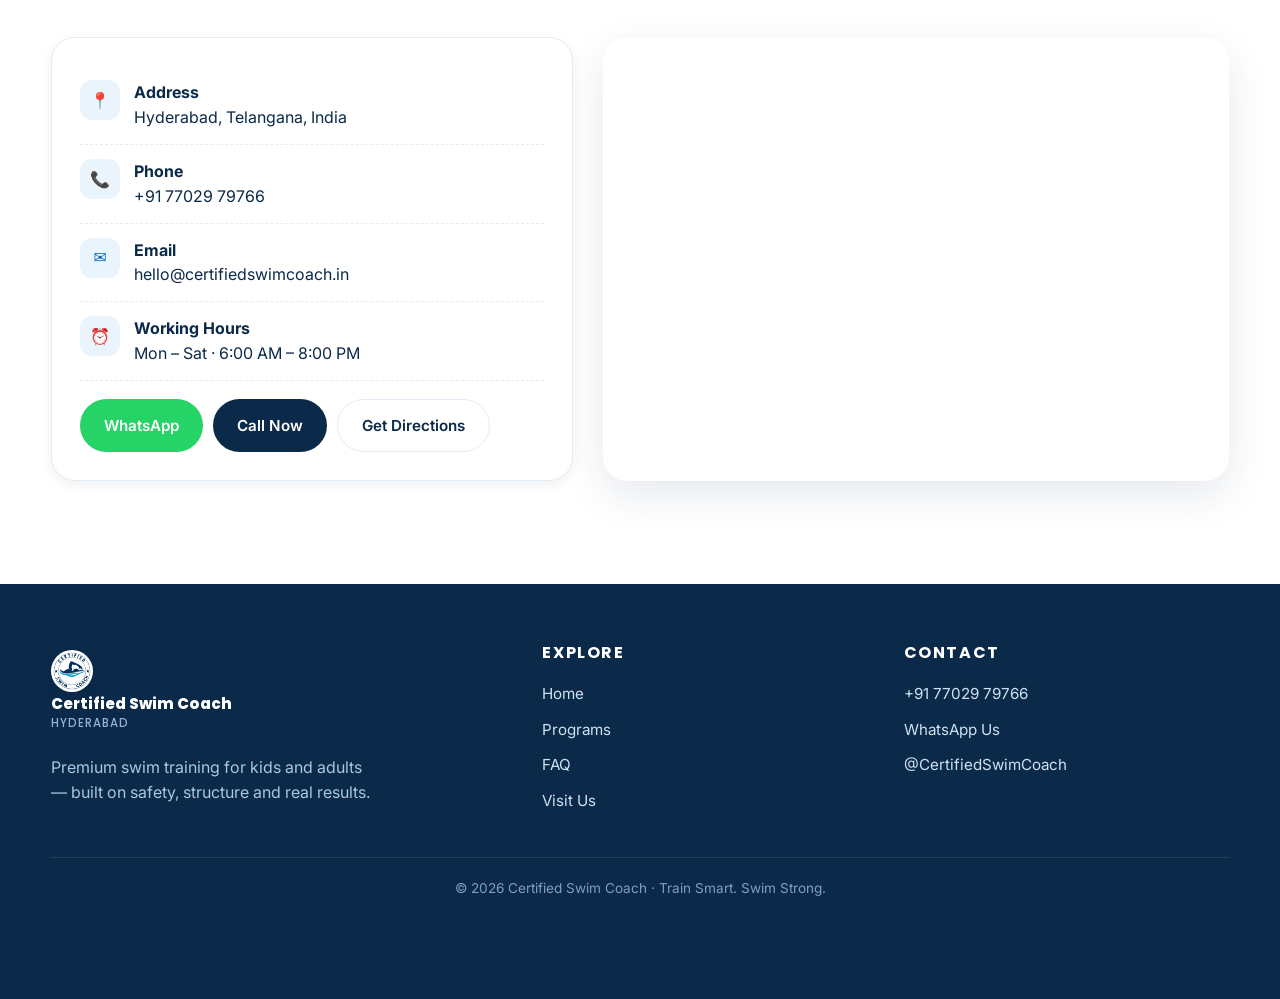
==== commit 0e93b6c1: "updated feature 1" ====
--- a/explore.html
+++ b/explore.html
@@ -33,21 +33,13 @@
     </div>
   </header>
 
-  <section class="page-hero">
-    <div class="container">
-      <span class="eyebrow">About the academy</span>
-      <h1 style="margin-top:10px">Hyderabad's safest place to learn swimming</h1>
-      <p style="max-width:680px;margin:10px auto 0">Train Smart. Swim Strong. — the art of movement through water, taught with patience, safety and structure.</p>
-    </div>
-  </section>
-
   <section class="trust-story">
     <div class="trust-bubbles" aria-hidden="true">
       <span></span><span></span><span></span><span></span><span></span>
     </div>
     <div class="container trust-grid">
       <div class="reveal trust-content">
-        <span class="eyebrow" style="display:block; text-align:center;">Why Parents Trust Us</span>
+        <span class="eyebrow">Why Parents Trust Us</span>
         <h2 class="trust-headline">Helping Children Build Confidence In Water, One Lesson At A Time</h2>
         <p class="trust-story-p">Founded in Hyderabad, Certified Swim Coach was built around one belief — every child deserves to feel safe and confident in the water. With certified coaches, small batches and a structured learning path, we've trained over 250 swimmers from their very first splash to confident, independent swimming.</p>
         <div class="pillars">
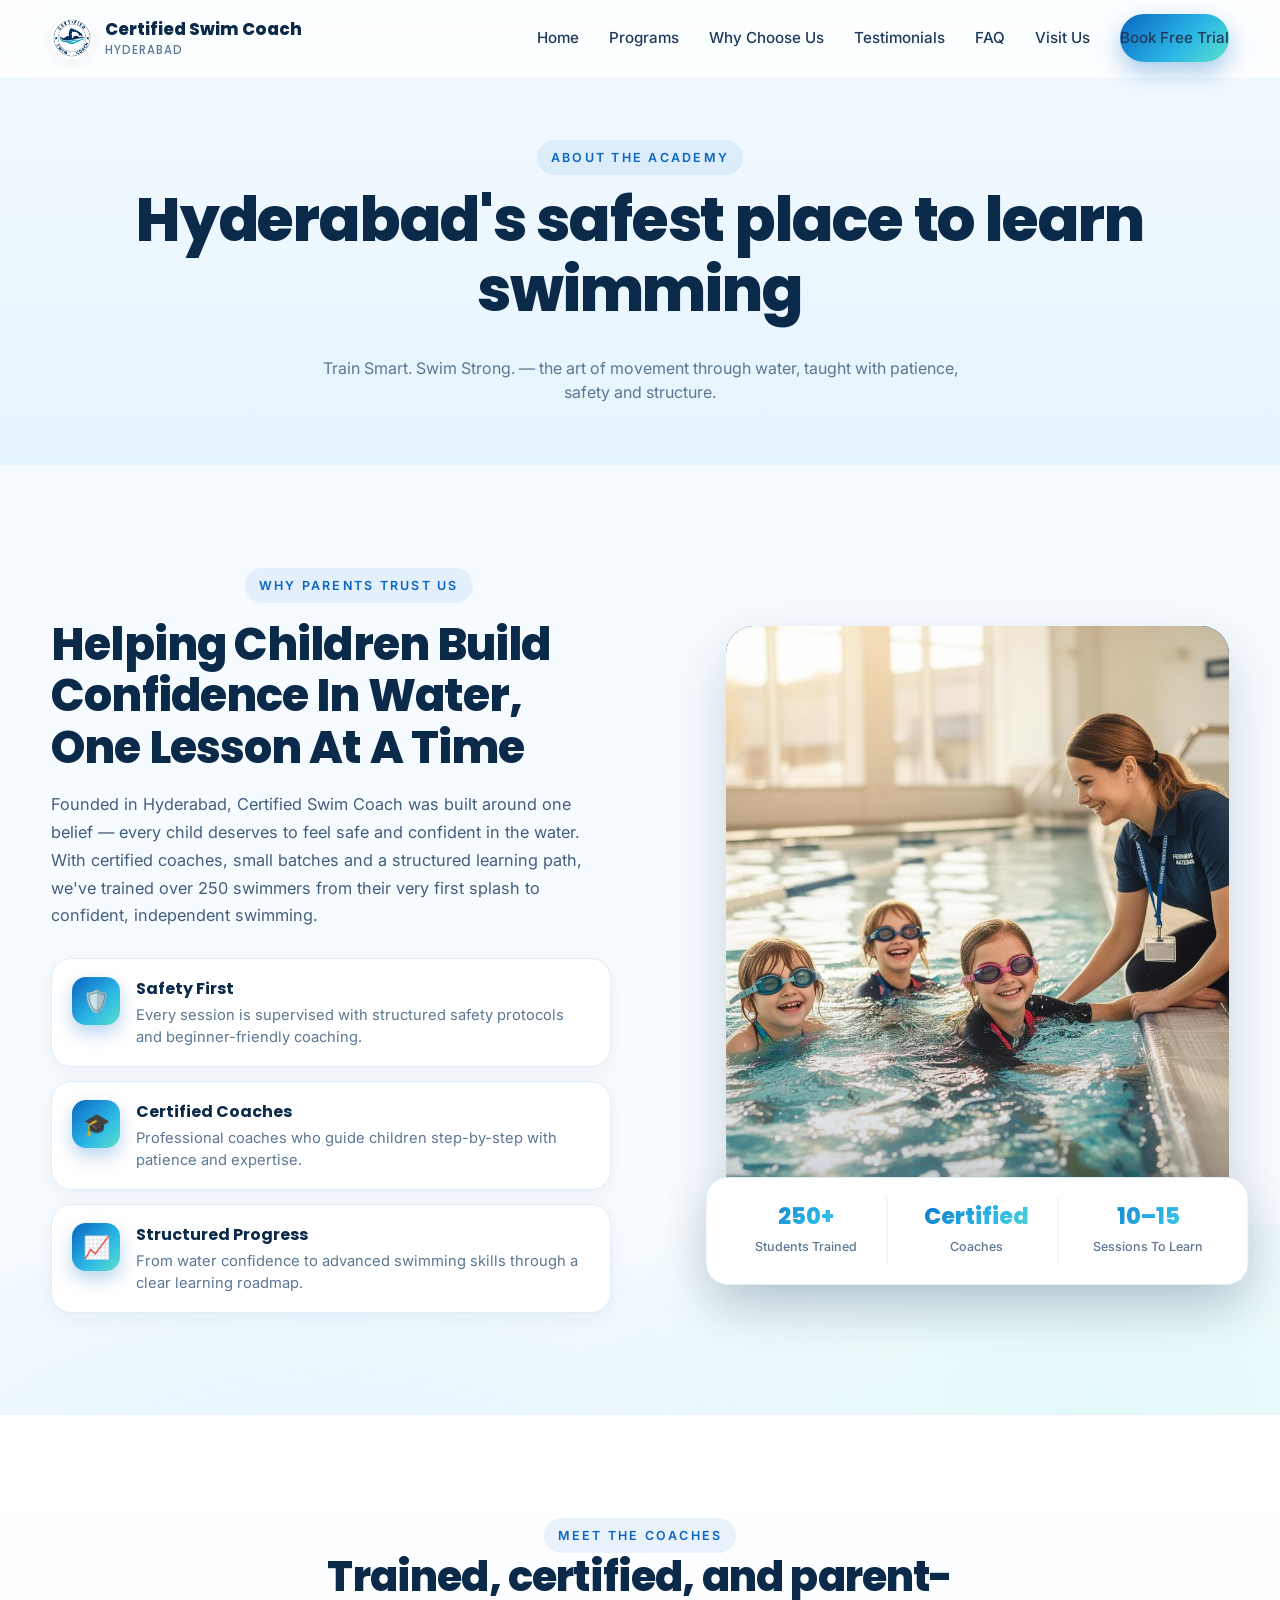
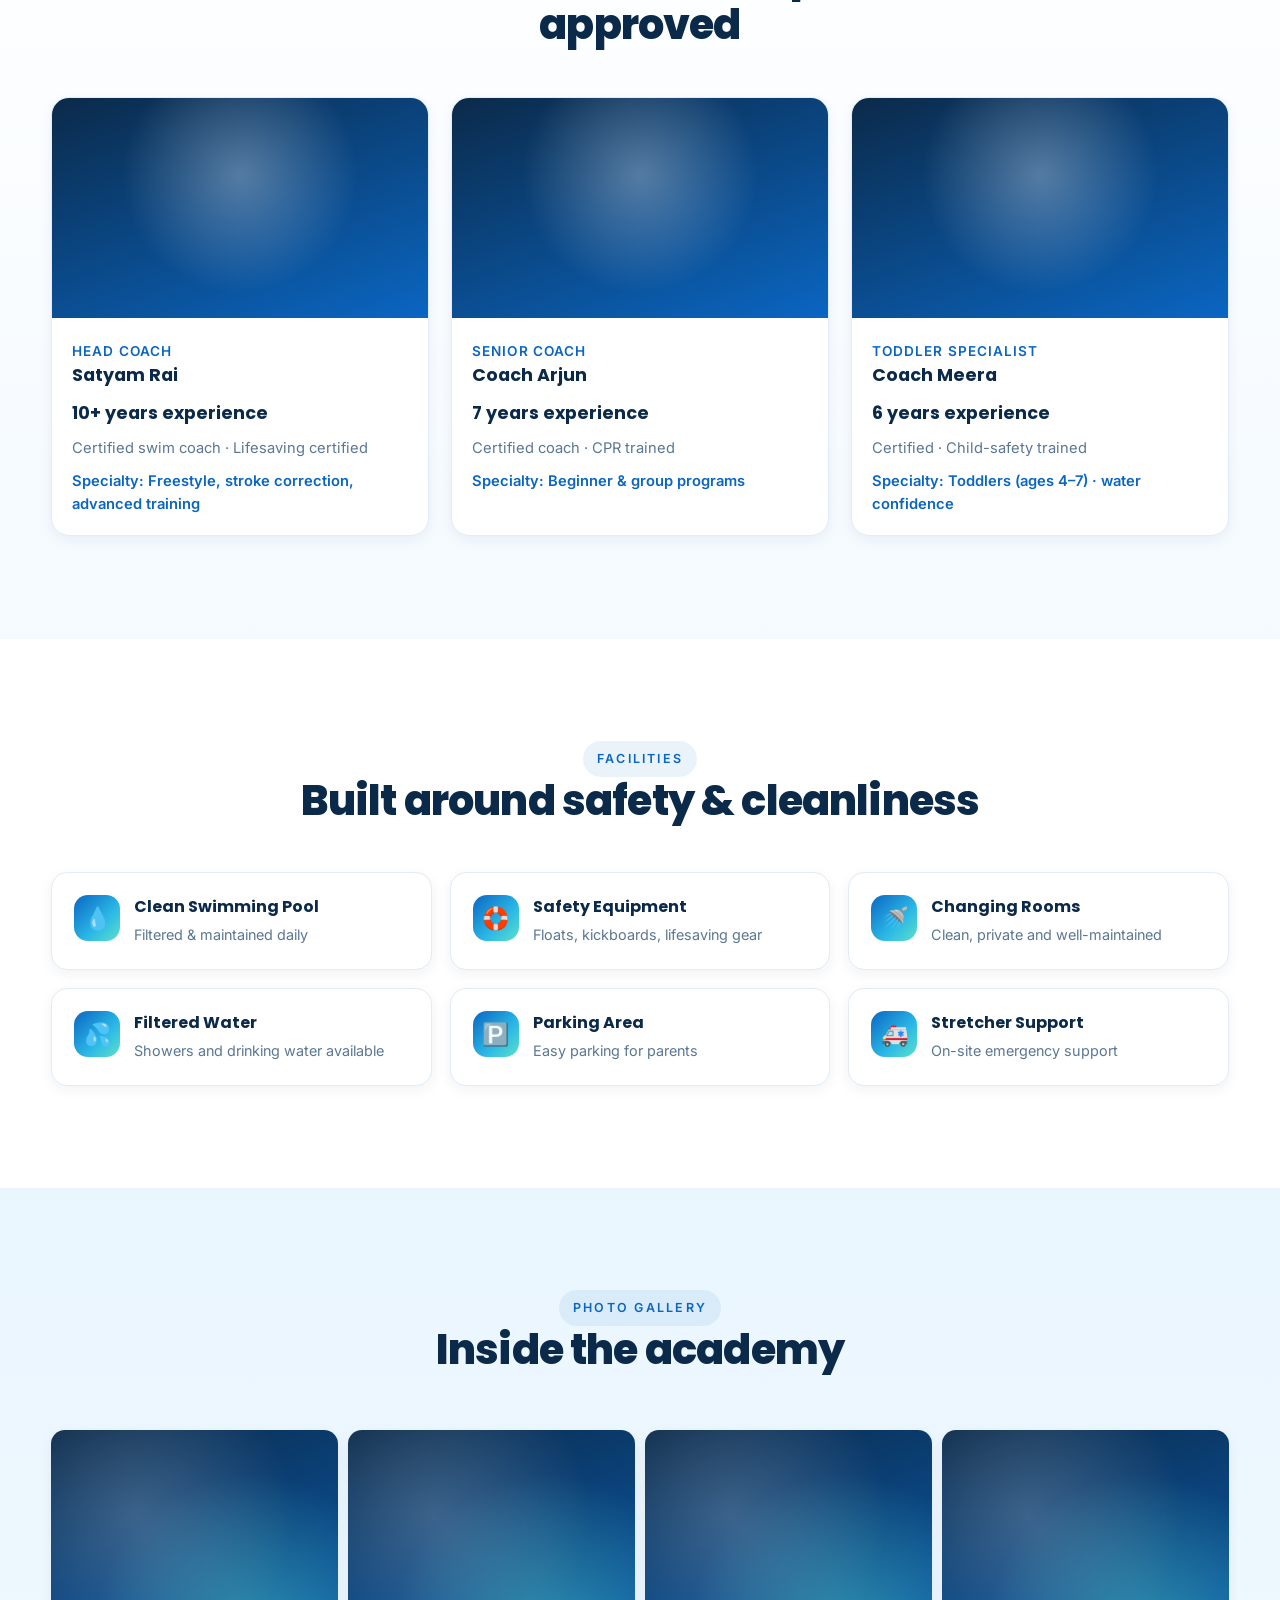
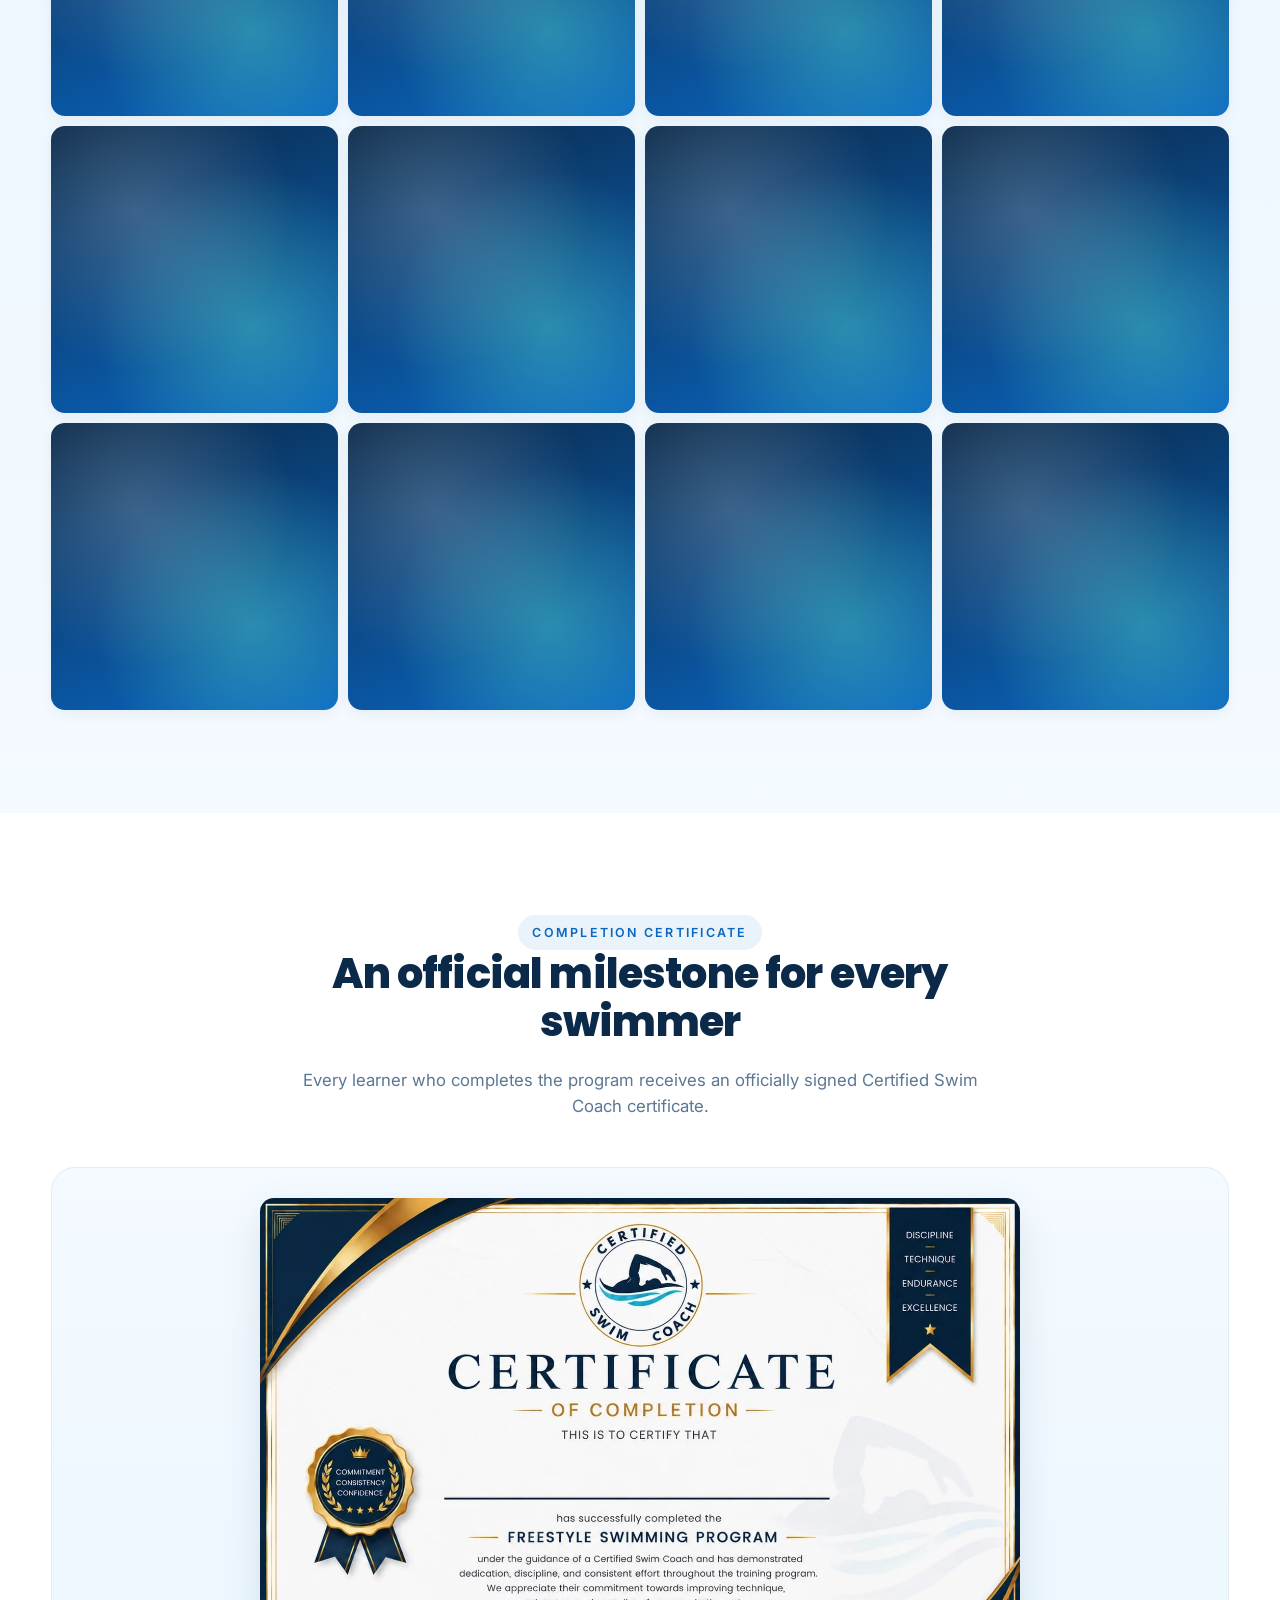
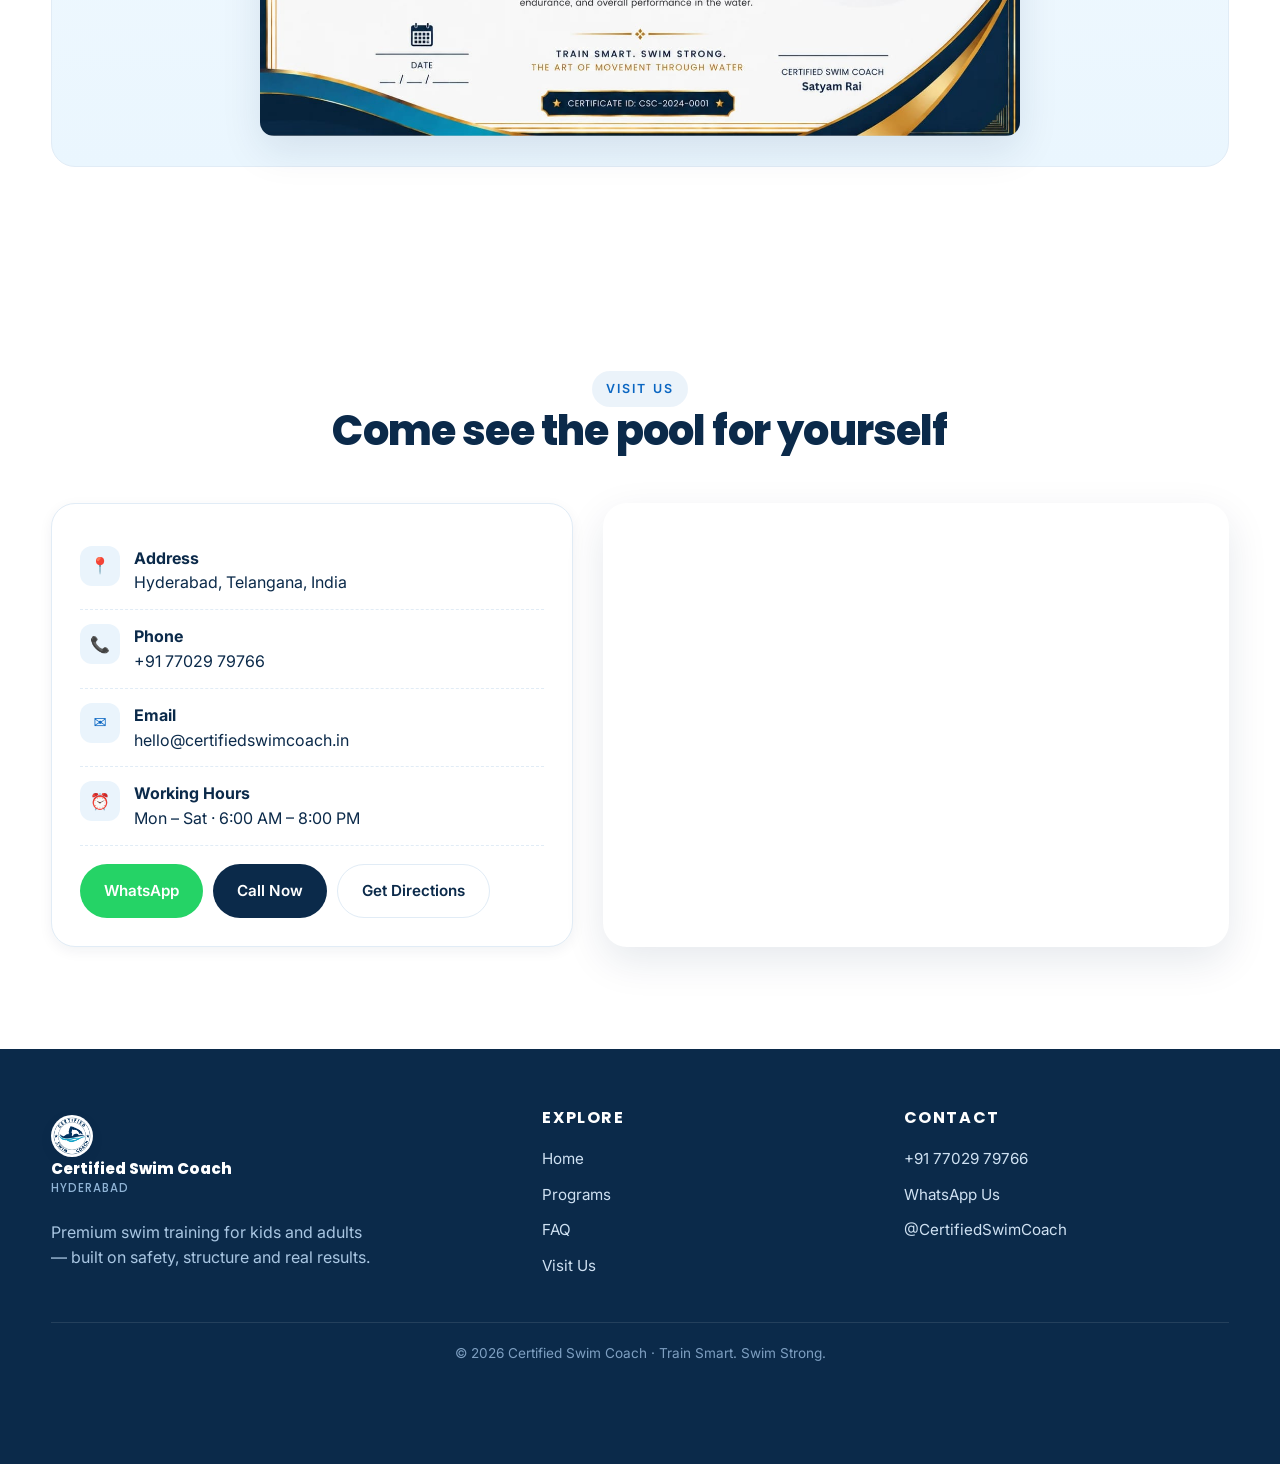
==== commit cf1f58c9: "Initial commit" ====
--- a/explore.html
+++ b/explore.html
@@ -1,23 +1,29 @@
-<!DOCTYPE html>
+<!doctype html>
 <html lang="en">
+
 <head>
-  <meta charset="utf-8">
-  <meta name="viewport" content="width=device-width, initial-scale=1">
-  <title>About the Academy — Coaches, Facilities &amp; Visit | Certified Swim Coach</title>
-  <meta name="description" content="Meet our certified coaches, see our pool facilities, and visit Certified Swim Coach in Hyderabad.">
-  <meta property="og:title" content="About Certified Swim Coach — Hyderabad">
-  <meta property="og:description" content="Coaches, facilities, gallery and visit details.">
-  <link rel="preconnect" href="https://fonts.googleapis.com">
-  <link rel="preconnect" href="https://fonts.gstatic.com" crossorigin>
-  <link href="https://fonts.googleapis.com/css2?family=Inter:wght@400;500;600;700&family=Poppins:wght@600;700;800;900&display=swap" rel="stylesheet">
-  <link rel="stylesheet" href="css/style.css">
+  <meta charset="utf-8" />
+  <meta name="viewport" content="width=device-width, initial-scale=1" />
+  <title>
+    About the Academy — Coaches, Facilities &amp; Visit | Certified Swim Coach
+  </title>
+  <meta name="description"
+    content="Meet our certified coaches, see our pool facilities, and visit Certified Swim Coach in Hyderabad." />
+  <meta property="og:title" content="About Certified Swim Coach — Hyderabad" />
+  <meta property="og:description" content="Coaches, facilities, gallery and visit details." />
+  <link rel="preconnect" href="https://fonts.googleapis.com" />
+  <link rel="preconnect" href="https://fonts.gstatic.com" crossorigin />
+  <link
+    href="https://fonts.googleapis.com/css2?family=Inter:wght@400;500;600;700&family=Poppins:wght@600;700;800;900&display=swap"
+    rel="stylesheet" />
+  <link rel="stylesheet" href="css/style.css" />
 </head>
+
 <body>
-
   <header class="nav">
     <div class="container nav-inner">
       <a href="index.html" class="brand">
-        <img src="assets/images/logo.jpeg" alt="logo">
+        <img src="assets/images/logo.jpeg" alt="logo" />
         <span>Certified Swim Coach<small>Hyderabad</small></span>
       </a>
       <nav class="nav-links">
@@ -33,33 +39,67 @@
     </div>
   </header>
 
+  <section class="page-hero">
+    <div class="container">
+      <span class="eyebrow">About the academy</span>
+      <h1 style="margin-top: 10px">
+        Hyderabad's safest place to learn swimming
+      </h1>
+      <p style="max-width: 680px; margin: 10px auto 0">
+        Train Smart. Swim Strong. — the art of movement through water, taught
+        with patience, safety and structure.
+      </p>
+    </div>
+  </section>
+
   <section class="trust-story">
     <div class="trust-bubbles" aria-hidden="true">
       <span></span><span></span><span></span><span></span><span></span>
     </div>
     <div class="container trust-grid">
       <div class="reveal trust-content">
-        <span class="eyebrow">Why Parents Trust Us</span>
-        <h2 class="trust-headline">Helping Children Build Confidence In Water, One Lesson At A Time</h2>
-        <p class="trust-story-p">Founded in Hyderabad, Certified Swim Coach was built around one belief — every child deserves to feel safe and confident in the water. With certified coaches, small batches and a structured learning path, we've trained over 250 swimmers from their very first splash to confident, independent swimming.</p>
+        <div style="text-align: center;">
+          <span class="eyebrow">Why Parents Trust Us</span>
+        </div>
+        <h2 class="trust-headline">
+          Helping Children Build Confidence In Water, One Lesson At A Time
+        </h2>
+        <p class="trust-story-p">
+          Founded in Hyderabad, Certified Swim Coach was built around one
+          belief — every child deserves to feel safe and confident in the
+          water. With certified coaches, small batches and a structured
+          learning path, we've trained over 250 swimmers from their very first
+          splash to confident, independent swimming.
+        </p>
         <div class="pillars">
           <div class="pillar">
             <div class="p-ico">🛡️</div>
-            <div><b>Safety First</b><span>Every session is supervised with structured safety protocols and beginner-friendly coaching.</span></div>
+            <div>
+              <b>Safety First</b><span>Every session is supervised with structured safety protocols
+                and beginner-friendly coaching.</span>
+            </div>
           </div>
           <div class="pillar">
             <div class="p-ico">🎓</div>
-            <div><b>Certified Coaches</b><span>Professional coaches who guide children step-by-step with patience and expertise.</span></div>
+            <div>
+              <b>Certified Coaches</b><span>Professional coaches who guide children step-by-step with
+                patience and expertise.</span>
+            </div>
           </div>
           <div class="pillar">
             <div class="p-ico">📈</div>
-            <div><b>Structured Progress</b><span>From water confidence to advanced swimming skills through a clear learning roadmap.</span></div>
+            <div>
+              <b>Structured Progress</b><span>From water confidence to advanced swimming skills through a
+                clear learning roadmap.</span>
+            </div>
           </div>
         </div>
       </div>
       <div class="reveal trust-visual">
         <div class="trust-image">
-          <img src="assets/images/academy-kids.jpg" alt="Children learning swimming with a certified coach at Certified Swim Coach academy" loading="lazy" width="1024" height="1280">
+          <img src="assets/images/academy-kids.jpg"
+            alt="Children learning swimming with a certified coach at Certified Swim Coach academy" loading="lazy"
+            width="1024" height="1280" />
         </div>
         <div class="trust-stats">
           <div class="stat"><b>250+</b><span>Students Trained</span></div>
@@ -82,9 +122,11 @@
           <div class="info">
             <span class="role">Head Coach</span>
             <b>Satyam Rai</b>
-            <p><b style="color:var(--navy)">10+ years experience</b></p>
+            <p><b style="color: var(--navy)">10+ years experience</b></p>
             <p>Certified swim coach · Lifesaving certified</p>
-            <p style="color:var(--blue);font-weight:600">Specialty: Freestyle, stroke correction, advanced training</p>
+            <p style="color: var(--blue); font-weight: 600">
+              Specialty: Freestyle, stroke correction, advanced training
+            </p>
           </div>
         </div>
         <div class="coach reveal">
@@ -92,9 +134,11 @@
           <div class="info">
             <span class="role">Senior Coach</span>
             <b>Coach Arjun</b>
-            <p><b style="color:var(--navy)">7 years experience</b></p>
+            <p><b style="color: var(--navy)">7 years experience</b></p>
             <p>Certified coach · CPR trained</p>
-            <p style="color:var(--blue);font-weight:600">Specialty: Beginner &amp; group programs</p>
+            <p style="color: var(--blue); font-weight: 600">
+              Specialty: Beginner &amp; group programs
+            </p>
           </div>
         </div>
         <div class="coach reveal">
@@ -102,9 +146,11 @@
           <div class="info">
             <span class="role">Toddler Specialist</span>
             <b>Coach Meera</b>
-            <p><b style="color:var(--navy)">6 years experience</b></p>
+            <p><b style="color: var(--navy)">6 years experience</b></p>
             <p>Certified · Child-safety trained</p>
-            <p style="color:var(--blue);font-weight:600">Specialty: Toddlers (ages 4–7) · water confidence</p>
+            <p style="color: var(--blue); font-weight: 600">
+              Specialty: Toddlers (ages 4–7) · water confidence
+            </p>
           </div>
         </div>
       </div>
@@ -118,12 +164,40 @@
         <h2>Built around safety &amp; cleanliness</h2>
       </div>
       <div class="facility-grid">
-        <div class="facility reveal"><div class="ico" style="font-size:22px">💧</div><div><b>Clean Swimming Pool</b><span>Filtered &amp; maintained daily</span></div></div>
-        <div class="facility reveal"><div class="ico" style="font-size:22px">🛟</div><div><b>Safety Equipment</b><span>Floats, kickboards, lifesaving gear</span></div></div>
-        <div class="facility reveal"><div class="ico" style="font-size:22px">🚿</div><div><b>Changing Rooms</b><span>Clean, private and well-maintained</span></div></div>
-        <div class="facility reveal"><div class="ico" style="font-size:22px">💦</div><div><b>Filtered Water</b><span>Showers and drinking water available</span></div></div>
-        <div class="facility reveal"><div class="ico" style="font-size:22px">🅿️</div><div><b>Parking Area</b><span>Easy parking for parents</span></div></div>
-        <div class="facility reveal"><div class="ico" style="font-size:22px">🚑</div><div><b>Stretcher Support</b><span>On-site emergency support</span></div></div>
+        <div class="facility reveal">
+          <div class="ico" style="font-size: 22px">💧</div>
+          <div>
+            <b>Clean Swimming Pool</b><span>Filtered &amp; maintained daily</span>
+          </div>
+        </div>
+        <div class="facility reveal">
+          <div class="ico" style="font-size: 22px">🛟</div>
+          <div>
+            <b>Safety Equipment</b><span>Floats, kickboards, lifesaving gear</span>
+          </div>
+        </div>
+        <div class="facility reveal">
+          <div class="ico" style="font-size: 22px">🚿</div>
+          <div>
+            <b>Changing Rooms</b><span>Clean, private and well-maintained</span>
+          </div>
+        </div>
+        <div class="facility reveal">
+          <div class="ico" style="font-size: 22px">💦</div>
+          <div>
+            <b>Filtered Water</b><span>Showers and drinking water available</span>
+          </div>
+        </div>
+        <div class="facility reveal">
+          <div class="ico" style="font-size: 22px">🅿️</div>
+          <div><b>Parking Area</b><span>Easy parking for parents</span></div>
+        </div>
+        <div class="facility reveal">
+          <div class="ico" style="font-size: 22px">🚑</div>
+          <div>
+            <b>Stretcher Support</b><span>On-site emergency support</span>
+          </div>
+        </div>
       </div>
     </div>
   </section>
@@ -134,7 +208,7 @@
         <span class="eyebrow">Photo gallery</span>
         <h2>Inside the academy</h2>
       </div>
-      <div class="gallery" style="grid-template-columns:repeat(4,1fr)">
+      <div class="gallery" style="grid-template-columns: repeat(4, 1fr)">
         <div class="tile reveal"></div>
         <div class="tile reveal"></div>
         <div class="tile reveal"></div>
@@ -156,10 +230,13 @@
       <div class="section-head reveal">
         <span class="eyebrow">Completion certificate</span>
         <h2>An official milestone for every swimmer</h2>
-        <p>Every learner who completes the program receives an officially signed Certified Swim Coach certificate.</p>
+        <p>
+          Every learner who completes the program receives an officially
+          signed Certified Swim Coach certificate.
+        </p>
       </div>
       <div class="certificate-card reveal">
-        <img src="assets/images/certificate.jpeg" alt="Certified Swim Coach completion certificate">
+        <img src="assets/images/certificate.jpeg" alt="Certified Swim Coach completion certificate" />
       </div>
     </div>
   </section>
@@ -172,17 +249,39 @@
       </div>
       <div class="visit-grid">
         <div class="visit-card reveal">
-          <div class="row"><div class="ico">📍</div><div><b>Address</b><span>Hyderabad, Telangana, India</span></div></div>
-          <div class="row"><div class="ico">📞</div><div><b>Phone</b><span>+91 77029 79766</span></div></div>
-          <div class="row"><div class="ico">✉️</div><div><b>Email</b><span>hello@certifiedswimcoach.in</span></div></div>
-          <div class="row"><div class="ico">⏰</div><div><b>Working Hours</b><span>Mon – Sat · 6:00 AM – 8:00 PM</span></div></div>
-          <div style="display:flex;gap:10px;margin-top:18px;flex-wrap:wrap">
-            <a href="https://wa.me/917702979766?text=Hi!%20I'd%20like%20to%20know%20more%20about%20Certified%20Swim%20Coach." target="_blank" rel="noreferrer" class="btn btn-wa">WhatsApp</a>
+          <div class="row">
+            <div class="ico">📍</div>
+            <div><b>Address</b><span>Hyderabad, Telangana, India</span></div>
+          </div>
+          <div class="row">
+            <div class="ico">📞</div>
+            <div><b>Phone</b><span>+91 77029 79766</span></div>
+          </div>
+          <div class="row">
+            <div class="ico">✉️</div>
+            <div><b>Email</b><span>hello@certifiedswimcoach.in</span></div>
+          </div>
+          <div class="row">
+            <div class="ico">⏰</div>
+            <div>
+              <b>Working Hours</b><span>Mon – Sat · 6:00 AM – 8:00 PM</span>
+            </div>
+          </div>
+          <div style="
+                display: flex;
+                gap: 10px;
+                margin-top: 18px;
+                flex-wrap: wrap;
+              ">
+            <a href="https://wa.me/917702979766?text=Hi!%20I'd%20like%20to%20know%20more%20about%20Certified%20Swim%20Coach."
+              target="_blank" rel="noreferrer" class="btn btn-wa">WhatsApp</a>
             <a href="tel:+917702979766" class="btn btn-dark">Call Now</a>
-            <a href="https://www.google.com/maps/dir/?api=1&destination=Hyderabad" target="_blank" rel="noreferrer" class="btn btn-ghost">Get Directions</a>
-          </div>
-        </div>
-        <iframe title="Certified Swim Coach location" class="map-frame" loading="lazy" src="https://www.google.com/maps?q=Hyderabad&output=embed"></iframe>
+            <a href="https://www.google.com/maps/dir/?api=1&destination=Hyderabad" target="_blank" rel="noreferrer"
+              class="btn btn-ghost">Get Directions</a>
+          </div>
+        </div>
+        <iframe title="Certified Swim Coach location" class="map-frame" loading="lazy"
+          src="https://www.google.com/maps?q=Hyderabad&output=embed"></iframe>
       </div>
     </div>
   </section>
@@ -192,10 +291,13 @@
       <div class="footer-grid">
         <div>
           <a href="index.html" class="brand">
-            <img src="assets/images/logo.jpeg" alt="">
+            <img src="assets/images/logo.jpeg" alt="" />
             <span>Certified Swim Coach<small>Hyderabad</small></span>
           </a>
-          <p style="margin-top:16px;color:#a9c6e2;max-width:320px">Premium swim training for kids and adults — built on safety, structure and real results.</p>
+          <p style="margin-top: 16px; color: #a9c6e2; max-width: 320px">
+            Premium swim training for kids and adults — built on safety,
+            structure and real results.
+          </p>
         </div>
         <div>
           <h4>Explore</h4>
@@ -207,21 +309,26 @@
         <div>
           <h4>Contact</h4>
           <a href="tel:+917702979766">+91 77029 79766</a>
-          <a href="https://wa.me/917702979766?text=Hi!%20I'd%20like%20to%20know%20more%20about%20Certified%20Swim%20Coach." target="_blank" rel="noreferrer">WhatsApp Us</a>
+          <a href="https://wa.me/917702979766?text=Hi!%20I'd%20like%20to%20know%20more%20about%20Certified%20Swim%20Coach."
+            target="_blank" rel="noreferrer">WhatsApp Us</a>
           <a href="https://instagram.com/certifiedswimcoach" target="_blank" rel="noreferrer">@CertifiedSwimCoach</a>
         </div>
       </div>
-      <div class="legal">© 2026 Certified Swim Coach · Train Smart. Swim Strong.</div>
+      <div class="legal">
+        © 2026 Certified Swim Coach · Train Smart. Swim Strong.
+      </div>
     </div>
   </footer>
 
   <div class="mobile-cta">
     <a href="index.html#contact" class="m-trial">Book Trial</a>
-    <a href="https://wa.me/917702979766?text=Hi!%20I'd%20like%20to%20know%20more%20about%20Certified%20Swim%20Coach." target="_blank" rel="noreferrer" class="m-wa">WhatsApp</a>
+    <a href="https://wa.me/917702979766?text=Hi!%20I'd%20like%20to%20know%20more%20about%20Certified%20Swim%20Coach."
+      target="_blank" rel="noreferrer" class="m-wa">WhatsApp</a>
     <a href="tel:+917702979766" class="m-call">Call</a>
   </div>
 
   <script src="js/icons.js"></script>
   <script src="js/script.js"></script>
 </body>
-</html>
+
+</html>
--- a/css/style.css
+++ b/css/style.css
@@ -1 +1,1938 @@
-:root{--navy:#0b2a4a;--navy-700:#103a64;--blue:#0a66c2;--blue-600:#0a78d9;--aqua:#2bb8e6;--mint:#5ce1c9;--gold:#e0b84c;--bg:#f4faff;--bg-2:#e6f4fd;--white:#fff;--ink:#0b2a4a;--muted:#5b7794;--line:#e1ecf6;--shadow-sm:0 4px 14px #0b2a4a0f;--shadow:0 14px 40px #0b2a4a1a;--shadow-lg:0 24px 60px #0b2a4a2e;--radius:18px;--radius-lg:24px;--grad-water:linear-gradient(135deg,#0a66c2 0%,#2bb8e6 60%,#5ce1c9 100%);--grad-deep:linear-gradient(160deg,#0b2a4a 0%,#0a66c2 100%);--grad-soft:linear-gradient(180deg,#f4faff 0%,#e6f4fd 100%);--grad-gold:linear-gradient(135deg,#e0b84c,#f3d27a)}*,:before,:after{box-sizing:border-box}html,body{margin:0;padding:0}html{scroll-behavior:smooth}body{color:var(--ink);background:var(--white);-webkit-font-smoothing:antialiased;text-rendering:optimizelegibility;font-family:Inter,system-ui,-apple-system,Segoe UI,Roboto,sans-serif;line-height:1.55}img{max-width:100%;display:block}a{color:inherit;text-decoration:none}button{font:inherit;cursor:pointer;color:inherit;background:0 0;border:0}h1,h2,h3,h4{color:var(--navy);letter-spacing:-.02em;margin:0 0 .5em;font-family:Poppins,sans-serif;line-height:1.15}h1{font-size:clamp(2.1rem,5.4vw,3.8rem);font-weight:800}h2{font-size:clamp(1.7rem,3.8vw,2.6rem);font-weight:800}h3{font-size:clamp(1.15rem,2vw,1.35rem);font-weight:700}p{color:var(--muted);margin:0 0 1em}.container{width:min(1180px,92%);margin-inline:auto}section{padding:clamp(56px,8vw,110px) 0;position:relative}.eyebrow{letter-spacing:.18em;text-transform:uppercase;color:var(--blue);background:#0a66c214;border-radius:999px;align-items:center;gap:8px;padding:8px 14px;font-size:.78rem;font-weight:600;display:inline-flex}.section-head{text-align:center;max-width:720px;margin:0 auto 48px}.section-head p{font-size:1.05rem}.nav{z-index:60;-webkit-backdrop-filter:saturate(180%)blur(14px);backdrop-filter:saturate(180%)blur(14px);background:#ffffffc7;border-bottom:1px solid #0000;transition:background .25s,border-color .25s,box-shadow .25s,padding .25s;position:fixed;inset:0 0 auto}.nav.scrolled{border-bottom-color:var(--line);background:#ffffffeb;box-shadow:0 6px 20px #0b2a4a0f}.nav-inner{justify-content:space-between;align-items:center;padding:14px 0;display:flex}.brand{color:var(--navy);align-items:center;gap:12px;font-family:Poppins;font-size:1.05rem;font-weight:800;display:flex}.brand img{object-fit:cover;width:42px;height:42px;box-shadow:var(--shadow-sm);border-radius:50%}.brand small{color:var(--muted);letter-spacing:.08em;text-transform:uppercase;font-size:.72rem;font-weight:500;display:block}.nav-links{align-items:center;gap:30px;display:flex}.nav-links a{color:#1f3a5c;padding:6px 0;font-size:.95rem;font-weight:500;position:relative}.nav-links a:hover{color:var(--blue)}.nav-links a:after{content:"";background:var(--grad-water);transform-origin:100%;height:2px;transition:transform .3s;position:absolute;bottom:-2px;left:0;right:0;transform:scaleX(0)}.nav-links a:hover:after{transform-origin:0;transform:scaleX(1)}.btn{white-space:nowrap;border-radius:999px;justify-content:center;align-items:center;gap:10px;min-height:48px;padding:14px 24px;font-size:.95rem;font-weight:600;transition:transform .2s,box-shadow .2s,background .2s,color .2s;display:inline-flex}.btn-primary{background:var(--grad-water);color:#fff;box-shadow:0 10px 24px #0a66c259}.btn-primary:hover{transform:translateY(-2px);box-shadow:0 16px 32px #0a66c273}.btn-ghost{color:var(--navy);border:1px solid var(--line);background:#ffffffd9}.btn-ghost:hover{background:#fff;transform:translateY(-2px)}.btn-dark{background:var(--navy);color:#fff}.btn-dark:hover{background:var(--navy-700);transform:translateY(-2px)}.btn-wa{color:#fff;background:#25d366}.btn-wa:hover{background:#1eba57;transform:translateY(-2px)}.nav-toggle{border:1px solid var(--line);background:#fff;border-radius:12px;justify-content:center;align-items:center;width:44px;height:44px;display:none}.nav-toggle span{background:var(--navy);width:22px;height:2px;transition:all .3s;display:block;position:relative}.nav-toggle span:before,.nav-toggle span:after{content:"";background:var(--navy);height:2px;transition:all .3s;position:absolute;left:0;right:0}.nav-toggle span:before{top:-7px}.nav-toggle span:after{top:7px}.nav.open .nav-toggle span{background:0 0}.nav.open .nav-toggle span:before{top:0;transform:rotate(45deg)}.nav.open .nav-toggle span:after{top:0;transform:rotate(-45deg)}@media(max-width:960px){.nav-toggle{display:flex}.nav-links{border-bottom:1px solid var(--line);opacity:0;pointer-events:none;box-shadow:var(--shadow);background:#fff;flex-direction:column;align-items:stretch;gap:0;padding:8px 5%;transition:all .25s;position:absolute;top:100%;left:0;right:0;transform:translateY(-12px)}.nav-links a{border-bottom:1px solid var(--line);padding:14px 6px}.nav-links a:last-of-type{border-bottom:0}.nav-links .btn{margin:12px 0 16px}.nav.open .nav-links{opacity:1;pointer-events:auto;transform:translateY(0)}}.hero{background:radial-gradient(60% 70% at 80% 10%,#5ce1c940,#0000 60%),radial-gradient(50% 60% at 10% 90%,#2bb8e640,#0000 60%),linear-gradient(#eaf6fe,#f4faff);padding-top:140px;padding-bottom:80px;overflow:hidden}.hero-grid{grid-template-columns:1.05fr .95fr;align-items:center;gap:60px;display:grid}@media(max-width:900px){.hero-grid{grid-template-columns:1fr;gap:40px}.hero{padding-top:110px}}.hero h1 span.accent{background:var(--grad-water);color:#0000;-webkit-background-clip:text;background-clip:text}.hero .lead{max-width:560px;font-size:1.1rem}.hero-trust{-webkit-overflow-scrolling:touch;scrollbar-width:none;flex-wrap:nowrap;gap:8px;margin:24px 0 28px;display:flex;overflow-x:auto}.hero-trust::-webkit-scrollbar{display:none}.trust-chip{border:1px solid var(--line);color:var(--navy);box-shadow:var(--shadow-sm);white-space:nowrap;background:#fff;border-radius:999px;flex:none;align-items:center;gap:6px;padding:7px 12px;font-size:clamp(.7rem,1.1vw,.85rem);font-weight:600;display:inline-flex}.trust-chip svg{color:var(--blue)}.early-bird{background:var(--grad-water);color:#fff;border-radius:14px;align-items:center;gap:14px;margin-bottom:22px;padding:12px 18px;font-size:.92rem;font-weight:600;display:flex;box-shadow:0 8px 24px #0a66c259}.early-bird .pill{color:#fff;letter-spacing:.1em;text-transform:uppercase;-webkit-backdrop-filter:blur(4px);backdrop-filter:blur(4px);background:#fff3;border-radius:999px;padding:4px 10px;font-size:.72rem}.cta-row{flex-wrap:wrap;gap:14px;display:flex}.hero-visual{aspect-ratio:4/5;background:var(--grad-deep);box-shadow:var(--shadow-lg);border-radius:32px;position:relative;overflow:hidden}.hero-visual:before{content:"";background:radial-gradient(circle at 30% 20%,#ffffff40,#0000 40%),radial-gradient(circle at 80% 80%,#5ce1c959,#0000 50%);position:absolute;inset:0}.hero-visual .badge-float{color:var(--navy);box-shadow:var(--shadow);background:#fff;border-radius:18px;align-items:center;gap:12px;padding:14px 18px;font-size:.9rem;font-weight:600;display:flex;position:absolute}.badge-float.b1{top:24px;left:24px}.badge-float.b2{bottom:24px;right:24px}.badge-float .icon{background:var(--grad-water);color:#fff;border-radius:12px;place-items:center;width:38px;height:38px;display:grid}.hero-visual .water-ring{border:2px dashed #ffffff59;border-radius:50%;animation:30s linear infinite spin;position:absolute;inset:18%}@keyframes spin{to{transform:rotate(360deg)}}.bubbles{pointer-events:none;position:absolute;inset:0;overflow:hidden}.bubble{opacity:.6;background:radial-gradient(circle at 30% 30%,#ffffffe6,#5ce1c940);border-radius:50%;animation:linear infinite float;position:absolute;bottom:-40px}@keyframes float{0%{opacity:0;transform:translateY(0)scale(1)}10%{opacity:.6}to{opacity:0;transform:translateY(-120vh)scale(1.2)}}.wave{width:100%;height:60px;display:block}.trust-section{background:linear-gradient(#f4faff,#fff)}.counters{grid-template-columns:repeat(4,1fr);gap:24px;margin-bottom:36px;display:grid}@media(max-width:780px){.counters{grid-template-columns:repeat(2,1fr)}}.counter{border:1px solid var(--line);border-radius:var(--radius);text-align:center;box-shadow:var(--shadow-sm);background:#fff;padding:28px 22px}.counter .num{background:var(--grad-water);color:#0000;-webkit-background-clip:text;background-clip:text;font-family:Poppins;font-size:clamp(2rem,4vw,2.8rem);font-weight:800;line-height:1}.counter .lbl{color:var(--muted);margin-top:8px;font-size:.92rem;font-weight:500}.badges{flex-wrap:wrap;justify-content:center;gap:14px;display:flex}.badge{border:1px solid var(--line);color:var(--navy);box-shadow:var(--shadow-sm);background:#fff;border-radius:999px;align-items:center;gap:10px;padding:12px 18px;font-weight:600;display:inline-flex}.badge .dot{background:var(--mint);border-radius:50%;width:8px;height:8px;box-shadow:0 0 0 4px #5ce1c940}.features{background:linear-gradient(#fff,#f4faff)}.feature-grid{grid-template-columns:repeat(3,1fr);gap:22px;display:grid}@media(max-width:900px){.feature-grid{grid-template-columns:repeat(2,1fr)}}@media(max-width:560px){.feature-grid{grid-template-columns:1fr}}.feature{border:1px solid var(--line);border-radius:var(--radius);box-shadow:var(--shadow-sm);background:#fff;padding:28px 24px;transition:transform .3s,box-shadow .3s,border-color .3s;position:relative;overflow:hidden}.feature:after{content:"";background:var(--grad-water);opacity:0;border-radius:50%;width:200px;height:200px;transition:opacity .35s;position:absolute;inset:auto -40% -60% auto}.feature:hover{box-shadow:var(--shadow);border-color:#cfe3f5;transform:translateY(-6px)}.feature:hover:after{opacity:.08}.feature .ico{background:var(--grad-water);color:#fff;border-radius:16px;place-items:center;width:54px;height:54px;margin-bottom:18px;display:grid;box-shadow:0 10px 22px #0a66c24d}.feature h3{margin-bottom:6px}.feature p{margin:0;font-size:.95rem}.programs{background:linear-gradient(#f4faff,#eaf6fe)}.program-grid{grid-template-columns:repeat(4,1fr);gap:20px;display:grid}@media(max-width:1100px){.program-grid{grid-template-columns:repeat(2,1fr)}}@media(max-width:640px){.program-grid{grid-template-columns:1fr}}.program{border-radius:var(--radius-lg);box-shadow:var(--shadow);border:1px solid var(--line);background:#fff;flex-direction:column;transition:transform .3s,box-shadow .3s;display:flex;position:relative;overflow:hidden}.program:hover{box-shadow:var(--shadow-lg);transform:translateY(-4px)}.program .media{background:var(--grad-deep);height:200px;position:relative;overflow:hidden}.program .media:before{content:"";background:radial-gradient(circle at 25% 25%,#ffffff40,#0000 50%),radial-gradient(circle at 80% 80%,#5ce1c966,#0000 55%);position:absolute;inset:0}.program .media .label{color:#fff;letter-spacing:.02em;font-family:Poppins;font-size:1.6rem;font-weight:800;position:absolute;bottom:20px;left:20px}.program .body{flex-direction:column;flex:1;gap:14px;padding:24px;display:flex}.program .meta{flex-wrap:wrap;gap:8px;display:flex}.tag{color:var(--blue);letter-spacing:.04em;background:#eaf4fc;border-radius:999px;padding:5px 10px;font-size:.75rem;font-weight:600}.tag.gold{color:#7a5705;background:#fff3d2}.tag.mint{color:#0a7a63;background:#dafbf3}.program ul{flex-direction:column;gap:8px;margin:0;padding:0;list-style:none;display:flex}.program ul li{color:#2c4a6c;padding-left:24px;font-size:.95rem;position:relative}.program ul li:before{content:"";background:var(--grad-water);border-radius:50%;width:14px;height:14px;position:absolute;top:8px;left:0;box-shadow:0 0 0 3px #2bb8e626}.program .price-row{border-top:1px dashed var(--line);justify-content:space-between;align-items:center;margin-top:auto;padding-top:14px;display:flex}.program .price{color:var(--navy);font-family:Poppins;font-size:1.5rem;font-weight:800}.program .price small{color:var(--muted);font-size:.8rem;font-weight:500;display:block}.ribbon{background:var(--grad-gold);color:#5a3f06;letter-spacing:.1em;text-transform:uppercase;z-index:2;padding:6px 50px;font-size:.75rem;font-weight:700;position:absolute;top:18px;right:-46px;transform:rotate(38deg);box-shadow:0 6px 14px #e0b84c66}.ribbon.popular{color:#fff;background:linear-gradient(135deg,#ff5b8a,#ff8b5b);box-shadow:0 6px 14px #ff5b8a73}.journey{background:#fff}.timeline{grid-template-columns:repeat(5,1fr);gap:18px;display:grid;position:relative}.timeline:before{content:"";z-index:0;background:linear-gradient(90deg,#2bb8e6,#5ce1c9);border-radius:4px;height:4px;position:absolute;top:38px;left:6%;right:6%}@media(max-width:820px){.timeline{grid-template-columns:1fr;gap:22px}.timeline:before{width:4px;height:auto;inset:0 auto 0 38px}}.step{text-align:center;border-radius:var(--radius);border:1px solid var(--line);box-shadow:var(--shadow-sm);z-index:1;background:#fff;padding:18px 14px;position:relative}@media(max-width:820px){.step{text-align:left;min-height:80px;padding-left:80px}}.step .num{background:var(--grad-water);color:#fff;border-radius:50%;place-items:center;width:54px;height:54px;margin:0 auto 12px;font-family:Poppins;font-size:1.25rem;font-weight:800;display:grid;box-shadow:0 10px 22px #0a66c259}@media(max-width:820px){.step .num{margin:0;position:absolute;top:14px;left:14px}}.step h4{color:var(--navy);margin:0 0 4px;font-family:Poppins;font-weight:700}.step p{color:var(--muted);margin:0;font-size:.85rem}.social{background:linear-gradient(#eaf6fe,#f4faff)}.testi-wrap{max-width:780px;margin:0 auto;position:relative}.testi{border:1px solid var(--line);border-radius:var(--radius-lg);box-shadow:var(--shadow);text-align:center;background:#fff;padding:36px 32px}.testi .quote{color:#1f3a5c;margin-bottom:22px;font-size:1.15rem;font-style:italic;line-height:1.6}.testi .who{justify-content:center;align-items:center;gap:14px;display:flex}.testi .avatar{background:var(--grad-water);color:#fff;border-radius:50%;place-items:center;width:54px;height:54px;font-family:Poppins;font-size:1.1rem;font-weight:700;display:grid}.testi .who b{color:var(--navy);display:block}.testi .who span{color:var(--muted);font-size:.9rem}.testi-dots{justify-content:center;gap:8px;margin-top:18px;display:flex}.testi-dots button{background:#cde0f1;border-radius:50%;width:10px;height:10px;transition:all .2s}.testi-dots button.active{background:var(--blue);border-radius:999px;width:26px}.gallery{grid-template-columns:repeat(6,1fr);gap:10px;margin-top:56px;display:grid}@media(max-width:820px){.gallery{grid-template-columns:repeat(3,1fr)}}.tile{aspect-ratio:1;background:var(--grad-deep);box-shadow:var(--shadow-sm);border-radius:14px;transition:transform .3s;position:relative;overflow:hidden}.tile:hover{transform:scale(1.04)}.tile:before{content:"";background:radial-gradient(circle at 30% 30%,#fff3,#0000 55%),radial-gradient(circle at 70% 70%,#5ce1c966,#0000 55%);position:absolute;inset:0}.gallery-cta{text-align:center;margin-top:32px}.final{background:#fff}.final-grid{grid-template-columns:1.1fr .9fr;align-items:start;gap:40px;display:grid}@media(max-width:900px){.final-grid{grid-template-columns:1fr}}.faq{flex-direction:column;gap:12px;display:flex}.faq-item{border:1px solid var(--line);background:#fff;border-radius:14px;transition:box-shadow .25s,border-color .25s;overflow:hidden}.faq-item.open{box-shadow:var(--shadow-sm);border-color:#bcd9f1}.faq-q{text-align:left;width:100%;color:var(--navy);justify-content:space-between;align-items:center;gap:14px;padding:18px 20px;font-size:1rem;font-weight:600;display:flex}.faq-q .chev{width:24px;height:24px;color:var(--blue);background:#eaf4fc;border-radius:50%;place-items:center;transition:transform .25s;display:grid}.faq-item.open .chev{background:var(--blue);color:#fff;transform:rotate(45deg)}.faq-a{max-height:0;color:var(--muted);padding:0 20px;transition:max-height .3s;overflow:hidden}.faq-item.open .faq-a{max-height:300px;padding-bottom:18px}.cta-card{background:var(--grad-deep);color:#fff;border-radius:var(--radius-lg);box-shadow:var(--shadow-lg);padding:36px 32px;position:relative;overflow:hidden}.cta-card:before{content:"";background:radial-gradient(circle,#5ce1c959,#0000 60%);border-radius:50%;width:300px;height:300px;position:absolute;inset:-30% -30% auto auto}.cta-card h3{color:#fff;font-size:1.6rem}.cta-card p{color:#fffc}.cta-card .actions{flex-wrap:wrap;gap:10px;margin:20px 0 24px;display:flex;position:relative}.cta-card .info{color:#ffffffe6;gap:10px;font-size:.92rem;display:grid;position:relative}.cta-card .info div{align-items:center;gap:10px;display:flex}.cta-card .info svg{color:var(--mint)}.footer{background:var(--navy);color:#cfe1f2;padding:60px 0 100px}.footer-grid{grid-template-columns:1.4fr 1fr 1fr;gap:36px;display:grid}@media(max-width:780px){.footer-grid{grid-template-columns:1fr}}.footer h4{color:#fff;text-transform:uppercase;letter-spacing:.1em;margin-bottom:14px;font-family:Poppins;font-size:1rem}.footer a{padding:6px 0;font-size:.95rem;display:block}.footer a:hover,.footer .brand{color:#fff}.footer .brand small{color:#90b4d6}.footer .legal{text-align:center;color:#7e9fc1;border-top:1px solid #ffffff1a;margin-top:36px;padding-top:20px;font-size:.85rem}.mobile-cta{z-index:55;border:1px solid var(--line);background:#fff;border-radius:18px;grid-template-columns:1.4fr 1fr 1fr;gap:8px;padding:8px;display:none;position:fixed;bottom:10px;left:10px;right:10px;box-shadow:0 18px 40px #0b2a4a38}.mobile-cta a{border-radius:12px;justify-content:center;align-items:center;gap:8px;min-height:48px;font-size:.9rem;font-weight:600;display:flex}.mobile-cta .m-trial{background:var(--grad-water);color:#fff}.mobile-cta .m-wa{color:#fff;background:#25d366}.mobile-cta .m-call{color:var(--navy);background:#eaf4fc}@media(max-width:780px){.mobile-cta{display:grid}body{padding-bottom:80px}}.modal{z-index:80;-webkit-backdrop-filter:blur(8px);backdrop-filter:blur(8px);background:#0b2a4a8c;justify-content:center;align-items:center;padding:16px;display:none;position:fixed;inset:0}.modal.open{animation:.2s fadeIn;display:flex}@keyframes fadeIn{0%{opacity:0}to{opacity:1}}.modal-card{width:100%;max-width:480px;box-shadow:var(--shadow-lg);background:#fff;border-radius:22px;padding:32px;animation:.25s popIn;position:relative}@keyframes popIn{0%{opacity:0;transform:translateY(20px)scale(.96)}to{opacity:1;transform:none}}.modal-card h3{margin-bottom:6px}.modal-card .x{width:36px;height:36px;color:var(--navy);background:#eaf4fc;border-radius:50%;place-items:center;display:grid;position:absolute;top:14px;right:14px}.field{flex-direction:column;gap:6px;margin-bottom:14px;display:flex}.field label{color:var(--navy);font-size:.85rem;font-weight:600}.field input,.field select{border:1px solid var(--line);font:inherit;color:var(--navy);background:#f8fbfe;border-radius:12px;padding:13px 14px;transition:all .2s}.field input:focus,.field select:focus{border-color:var(--blue);background:#fff;outline:none;box-shadow:0 0 0 4px #0a66c21f}.reveal{opacity:0;transition:opacity .7s,transform .7s;transform:translateY(24px)}.reveal.in{opacity:1;transform:none}.page-hero{background:var(--grad-soft);text-align:center;padding-top:140px;padding-bottom:60px}.coach-grid{grid-template-columns:repeat(3,1fr);gap:22px;display:grid}@media(max-width:900px){.coach-grid{grid-template-columns:repeat(2,1fr)}}@media(max-width:560px){.coach-grid{grid-template-columns:1fr}}.coach{border:1px solid var(--line);border-radius:var(--radius);box-shadow:var(--shadow-sm);background:#fff;transition:all .3s;overflow:hidden}.coach:hover{box-shadow:var(--shadow);transform:translateY(-4px)}.coach .ph{background:var(--grad-deep);height:220px;position:relative}.coach .ph:before{content:"";background:radial-gradient(circle at 50% 35%,#ffffff4d,#0000 50%);position:absolute;inset:0}.coach .info{padding:20px}.coach .info b{color:var(--navy);margin-bottom:4px;font-family:Poppins;font-size:1.1rem;display:block}.coach .info .role{color:var(--blue);text-transform:uppercase;letter-spacing:.08em;font-size:.85rem;font-weight:600}.coach .info p{margin:10px 0 0;font-size:.92rem}.facility-grid{grid-template-columns:repeat(3,1fr);gap:18px;display:grid}@media(max-width:820px){.facility-grid{grid-template-columns:repeat(2,1fr)}}@media(max-width:480px){.facility-grid{grid-template-columns:1fr}}.facility{border:1px solid var(--line);box-shadow:var(--shadow-sm);background:#fff;border-radius:16px;align-items:flex-start;gap:14px;padding:22px;display:flex}.facility .ico{background:var(--grad-water);color:#fff;border-radius:14px;flex:0 0 46px;place-items:center;width:46px;height:46px;display:grid}.facility b{color:var(--navy);margin-bottom:2px;font-family:Poppins;display:block}.facility span{color:var(--muted);font-size:.9rem}.visit-grid{grid-template-columns:1fr 1.2fr;align-items:stretch;gap:30px;display:grid}@media(max-width:820px){.visit-grid{grid-template-columns:1fr}}.visit-card{border:1px solid var(--line);border-radius:var(--radius-lg);box-shadow:var(--shadow-sm);background:#fff;padding:28px}.visit-card .row{border-bottom:1px dashed var(--line);gap:14px;padding:14px 0;display:flex}.visit-card .row:last-child{border-bottom:0}.visit-card .row .ico{width:40px;height:40px;color:var(--blue);background:#eaf4fc;border-radius:12px;flex:0 0 40px;place-items:center;display:grid}.visit-card b{color:var(--navy);display:block}.map-frame{border-radius:var(--radius-lg);width:100%;height:100%;min-height:360px;box-shadow:var(--shadow);border:0}.certificate-card{border-radius:var(--radius-lg);text-align:center;border:1px solid var(--line);background:linear-gradient(#f4faff,#eaf6fe);padding:30px}.certificate-card img{width:100%;max-width:760px;box-shadow:var(--shadow);border-radius:14px;margin:0 auto}.trust-story{background:#f6fbff;position:relative;overflow:hidden}.trust-story:before{content:"";pointer-events:none;background:radial-gradient(60% 80% at 30%,#2bb8e61a,#0000 70%),radial-gradient(50% 70% at 80% 30%,#5ce1c91f,#0000 70%);height:60%;position:absolute;inset:auto -10% -40%}.trust-bubbles{pointer-events:none;opacity:.55;position:absolute;inset:0;overflow:hidden}.trust-bubbles span{background:radial-gradient(circle at 30% 30%,#ffffffe6,#2bb8e640);border-radius:50%;animation:linear infinite float;position:absolute;bottom:-40px}.trust-bubbles span:first-child{width:22px;height:22px;animation-duration:18s;left:8%}.trust-bubbles span:nth-child(2){width:14px;height:14px;animation-duration:22s;animation-delay:3s;left:22%}.trust-bubbles span:nth-child(3){width:30px;height:30px;animation-duration:26s;animation-delay:6s;left:48%}.trust-bubbles span:nth-child(4){width:18px;height:18px;animation-duration:20s;animation-delay:2s;left:70%}.trust-bubbles span:nth-child(5){width:12px;height:12px;animation-duration:24s;animation-delay:8s;left:88%}.trust-grid{grid-template-columns:55fr 45fr;align-items:center;gap:60px;display:grid;position:relative}@media(max-width:900px){.trust-grid{grid-template-columns:1fr;gap:40px}}.trust-content .eyebrow{margin-bottom:16px}.trust-headline{color:var(--navy);max-width:560px;margin-bottom:18px;font-size:clamp(1.9rem,3.6vw,2.8rem)}.trust-story-p{color:#445e7e;max-width:540px;margin-bottom:28px;font-size:1.02rem;line-height:1.7}.pillars{flex-direction:column;gap:14px;max-width:560px;display:flex}.pillar{border:1px solid var(--line);background:#fff;border-radius:20px;align-items:flex-start;gap:16px;padding:18px 20px;transition:transform .25s,box-shadow .25s;display:flex;box-shadow:0 6px 20px #0b2a4a0d}.pillar:hover{transform:translateY(-3px);box-shadow:0 14px 30px #0b2a4a14}.pillar .p-ico{background:var(--grad-water);color:#fff;border-radius:14px;flex:0 0 48px;place-items:center;width:48px;height:48px;font-size:22px;display:grid;box-shadow:0 8px 18px #0a66c247}.pillar b{color:var(--navy);margin-bottom:2px;font-family:Poppins;font-size:1rem;font-weight:700;display:block}.pillar span{color:var(--muted);font-size:.92rem;line-height:1.5;display:block}.trust-visual{position:relative}.trust-image{box-shadow:var(--shadow-lg);aspect-ratio:4/5;background:var(--grad-deep);border-radius:28px;position:relative;overflow:hidden}.trust-image img{object-fit:cover;width:100%;height:100%;display:block}.trust-image:after{content:"";pointer-events:none;background:linear-gradient(#0000 55%,#0b2a4a40);position:absolute;inset:0}.trust-stats{border:1px solid var(--line);z-index:2;background:#fff;border-radius:22px;grid-template-columns:repeat(3,1fr);gap:8px;padding:20px 18px;display:grid;position:absolute;bottom:-30px;left:-20px;right:-20px;box-shadow:0 24px 50px #0b2a4a2e}.trust-stats .stat{text-align:center;border-right:1px solid var(--line);padding:6px 8px}.trust-stats .stat:last-child{border-right:0}.trust-stats .stat b{background:var(--grad-water);color:#0000;-webkit-background-clip:text;background-clip:text;margin-bottom:4px;font-family:Poppins;font-size:clamp(1.1rem,2vw,1.4rem);font-weight:800;line-height:1.1;display:block}.trust-stats .stat span{color:var(--muted);font-size:.78rem;font-weight:500}@media(max-width:900px){.trust-stats{margin-top:18px;position:relative;bottom:0;left:0;right:0}}
+:root {
+  --navy: #0b2a4a;
+  --navy-700: #103a64;
+  --blue: #0a66c2;
+  --blue-600: #0a78d9;
+  --aqua: #2bb8e6;
+  --mint: #5ce1c9;
+  --gold: #e0b84c;
+  --bg: #f4faff;
+  --bg-2: #e6f4fd;
+  --white: #fff;
+  --ink: #0b2a4a;
+  --muted: #5b7794;
+  --line: #e1ecf6;
+  --shadow-sm: 0 4px 14px #0b2a4a0f;
+  --shadow: 0 14px 40px #0b2a4a1a;
+  --shadow-lg: 0 24px 60px #0b2a4a2e;
+  --radius: 18px;
+  --radius-lg: 24px;
+  --grad-water: linear-gradient(135deg, #0a66c2 0%, #2bb8e6 60%, #5ce1c9 100%);
+  --grad-deep: linear-gradient(160deg, #0b2a4a 0%, #0a66c2 100%);
+  --grad-soft: linear-gradient(180deg, #f4faff 0%, #e6f4fd 100%);
+  --grad-gold: linear-gradient(135deg, #e0b84c, #f3d27a);
+}
+
+*,
+:before,
+:after {
+  box-sizing: border-box;
+}
+
+html,
+body {
+  margin: 0;
+  padding: 0;
+}
+
+html {
+  scroll-behavior: smooth;
+}
+
+body {
+  color: var(--ink);
+  background: var(--white);
+  -webkit-font-smoothing: antialiased;
+  text-rendering: optimizelegibility;
+  font-family:
+    Inter,
+    system-ui,
+    -apple-system,
+    Segoe UI,
+    Roboto,
+    sans-serif;
+  line-height: 1.55;
+}
+
+img {
+  max-width: 100%;
+  display: block;
+}
+
+a {
+  color: inherit;
+  text-decoration: none;
+}
+
+button {
+  font: inherit;
+  cursor: pointer;
+  color: inherit;
+  background: 0 0;
+  border: 0;
+}
+
+h1,
+h2,
+h3,
+h4 {
+  color: var(--navy);
+  letter-spacing: -0.02em;
+  margin: 0 0 0.5em;
+  font-family: Poppins, sans-serif;
+  line-height: 1.15;
+}
+
+h1 {
+  font-size: clamp(2.1rem, 5.4vw, 3.8rem);
+  font-weight: 800;
+}
+
+h2 {
+  font-size: clamp(1.7rem, 3.8vw, 2.6rem);
+  font-weight: 800;
+}
+
+h3 {
+  font-size: clamp(1.15rem, 2vw, 1.35rem);
+  font-weight: 700;
+}
+
+p {
+  color: var(--muted);
+  margin: 0 0 1em;
+}
+
+.container {
+  width: min(1180px, 92%);
+  margin-inline: auto;
+}
+
+section {
+  padding: clamp(56px, 8vw, 110px) 0;
+  position: relative;
+}
+
+.eyebrow {
+  letter-spacing: 0.18em;
+  text-transform: uppercase;
+  color: var(--blue);
+  background: #0a66c214;
+  border-radius: 999px;
+  align-items: center;
+  gap: 8px;
+  padding: 8px 14px;
+  font-size: 0.78rem;
+  font-weight: 600;
+  display: inline-flex;
+}
+
+.section-head {
+  text-align: center;
+  max-width: 720px;
+  margin: 0 auto 48px;
+}
+
+.section-head p {
+  font-size: 1.05rem;
+}
+
+.nav {
+  z-index: 60;
+  -webkit-backdrop-filter: saturate(180%) blur(14px);
+  backdrop-filter: saturate(180%) blur(14px);
+  background: #ffffffc7;
+  border-bottom: 1px solid #0000;
+  transition:
+    background 0.25s,
+    border-color 0.25s,
+    box-shadow 0.25s,
+    padding 0.25s;
+  position: fixed;
+  inset: 0 0 auto;
+}
+
+.nav.scrolled {
+  border-bottom-color: var(--line);
+  background: #ffffffeb;
+  box-shadow: 0 6px 20px #0b2a4a0f;
+}
+
+.nav-inner {
+  justify-content: space-between;
+  align-items: center;
+  padding: 14px 0;
+  display: flex;
+}
+
+.brand {
+  color: var(--navy);
+  align-items: center;
+  gap: 12px;
+  font-family: Poppins;
+  font-size: 1.05rem;
+  font-weight: 800;
+  display: flex;
+}
+
+.brand img {
+  object-fit: cover;
+  width: 42px;
+  height: 42px;
+  box-shadow: var(--shadow-sm);
+  border-radius: 50%;
+}
+
+.brand small {
+  color: var(--muted);
+  letter-spacing: 0.08em;
+  text-transform: uppercase;
+  font-size: 0.72rem;
+  font-weight: 500;
+  display: block;
+}
+
+.nav-links {
+  align-items: center;
+  gap: 30px;
+  display: flex;
+}
+
+.nav-links a {
+  color: #1f3a5c;
+  padding: 6px 0;
+  font-size: 0.95rem;
+  font-weight: 500;
+  position: relative;
+}
+
+.nav-links a:hover {
+  color: var(--blue);
+}
+
+.nav-links a:after {
+  content: "";
+  background: var(--grad-water);
+  transform-origin: 100%;
+  height: 2px;
+  transition: transform 0.3s;
+  position: absolute;
+  bottom: -2px;
+  left: 0;
+  right: 0;
+  transform: scaleX(0);
+}
+
+.nav-links a:hover:after {
+  transform-origin: 0;
+  transform: scaleX(1);
+}
+
+.btn {
+  white-space: nowrap;
+  border-radius: 999px;
+  justify-content: center;
+  align-items: center;
+  gap: 10px;
+  min-height: 48px;
+  padding: 14px 24px;
+  font-size: 0.95rem;
+  font-weight: 600;
+  transition:
+    transform 0.2s,
+    box-shadow 0.2s,
+    background 0.2s,
+    color 0.2s;
+  display: inline-flex;
+}
+
+.btn-primary {
+  background: var(--grad-water);
+  color: #fff;
+  box-shadow: 0 10px 24px #0a66c259;
+}
+
+.btn-primary:hover {
+  transform: translateY(-2px);
+  box-shadow: 0 16px 32px #0a66c273;
+}
+
+.btn-ghost {
+  color: var(--navy);
+  border: 1px solid var(--line);
+  background: #ffffffd9;
+}
+
+.btn-ghost:hover {
+  background: #fff;
+  transform: translateY(-2px);
+}
+
+.btn-dark {
+  background: var(--navy);
+  color: #fff;
+}
+
+.btn-dark:hover {
+  background: var(--navy-700);
+  transform: translateY(-2px);
+}
+
+.btn-wa {
+  color: #fff;
+  background: #25d366;
+}
+
+.btn-wa:hover {
+  background: #1eba57;
+  transform: translateY(-2px);
+}
+
+.nav-toggle {
+  border: 1px solid var(--line);
+  background: #fff;
+  border-radius: 12px;
+  justify-content: center;
+  align-items: center;
+  width: 44px;
+  height: 44px;
+  display: none;
+}
+
+.nav-toggle span {
+  background: var(--navy);
+  width: 22px;
+  height: 2px;
+  transition: all 0.3s;
+  display: block;
+  position: relative;
+}
+
+.nav-toggle span:before,
+.nav-toggle span:after {
+  content: "";
+  background: var(--navy);
+  height: 2px;
+  transition: all 0.3s;
+  position: absolute;
+  left: 0;
+  right: 0;
+}
+
+.nav-toggle span:before {
+  top: -7px;
+}
+
+.nav-toggle span:after {
+  top: 7px;
+}
+
+.nav.open .nav-toggle span {
+  background: 0 0;
+}
+
+.nav.open .nav-toggle span:before {
+  top: 0;
+  transform: rotate(45deg);
+}
+
+.nav.open .nav-toggle span:after {
+  top: 0;
+  transform: rotate(-45deg);
+}
+
+@media (max-width: 960px) {
+  .nav-toggle {
+    display: flex;
+  }
+
+  .nav-links {
+    border-bottom: 1px solid var(--line);
+    opacity: 0;
+    pointer-events: none;
+    box-shadow: var(--shadow);
+    background: #fff;
+    flex-direction: column;
+    align-items: stretch;
+    gap: 0;
+    padding: 8px 5%;
+    transition: all 0.25s;
+    position: absolute;
+    top: 100%;
+    left: 0;
+    right: 0;
+    transform: translateY(-12px);
+  }
+
+  .nav-links a {
+    border-bottom: 1px solid var(--line);
+    padding: 14px 6px;
+  }
+
+  .nav-links a:last-of-type {
+    border-bottom: 0;
+  }
+
+  .nav-links .btn {
+    margin: 12px 0 16px;
+  }
+
+  .nav.open .nav-links {
+    opacity: 1;
+    pointer-events: auto;
+    transform: translateY(0);
+  }
+}
+
+.hero {
+  background:
+    radial-gradient(60% 70% at 80% 10%, #5ce1c940, #0000 60%),
+    radial-gradient(50% 60% at 10% 90%, #2bb8e640, #0000 60%),
+    linear-gradient(#eaf6fe, #f4faff);
+  padding-top: 140px;
+  padding-bottom: 80px;
+  overflow: hidden;
+}
+
+.hero-grid {
+  grid-template-columns: 1.05fr 0.95fr;
+  align-items: center;
+  gap: 60px;
+  display: grid;
+}
+
+@media (max-width: 900px) {
+  .hero-grid {
+    grid-template-columns: 1fr;
+    gap: 40px;
+  }
+
+  .hero {
+    padding-top: 110px;
+  }
+}
+
+.hero h1 span.accent {
+  background: var(--grad-water);
+  color: #0000;
+  -webkit-background-clip: text;
+  background-clip: text;
+}
+
+.hero .lead {
+  max-width: 560px;
+  font-size: 1.1rem;
+}
+
+.hero-trust {
+  -webkit-overflow-scrolling: touch;
+  scrollbar-width: none;
+  flex-wrap: nowrap;
+  gap: 8px;
+  margin: 24px 0 28px;
+  display: flex;
+  overflow-x: auto;
+}
+
+.hero-trust::-webkit-scrollbar {
+  display: none;
+}
+
+.trust-chip {
+  border: 1px solid var(--line);
+  color: var(--navy);
+  box-shadow: var(--shadow-sm);
+  white-space: nowrap;
+  background: #fff;
+  border-radius: 999px;
+  flex: none;
+  align-items: center;
+  gap: 6px;
+  padding: 7px 12px;
+  font-size: clamp(0.7rem, 1.1vw, 0.85rem);
+  font-weight: 600;
+  display: inline-flex;
+}
+
+.trust-chip svg {
+  color: var(--blue);
+}
+
+.early-bird {
+  background: var(--grad-water);
+  color: #fff;
+  border-radius: 14px;
+  align-items: center;
+  gap: 14px;
+  margin-bottom: 22px;
+  padding: 12px 18px;
+  font-size: 0.92rem;
+  font-weight: 600;
+  display: flex;
+  box-shadow: 0 8px 24px #0a66c259;
+}
+
+.early-bird .pill {
+  color: #fff;
+  letter-spacing: 0.1em;
+  text-transform: uppercase;
+  -webkit-backdrop-filter: blur(4px);
+  backdrop-filter: blur(4px);
+  background: #fff3;
+  border-radius: 999px;
+  padding: 4px 10px;
+  font-size: 0.72rem;
+}
+
+.cta-row {
+  flex-wrap: wrap;
+  gap: 14px;
+  display: flex;
+}
+
+.hero-visual {
+  aspect-ratio: 4/5;
+  background: var(--grad-deep);
+  box-shadow: var(--shadow-lg);
+  border-radius: 32px;
+  position: relative;
+  overflow: hidden;
+}
+
+.hero-visual:before {
+  content: "";
+  background:
+    radial-gradient(circle at 30% 20%, #ffffff40, #0000 40%),
+    radial-gradient(circle at 80% 80%, #5ce1c959, #0000 50%);
+  position: absolute;
+  inset: 0;
+}
+
+.hero-visual .badge-float {
+  color: var(--navy);
+  box-shadow: var(--shadow);
+  background: #fff;
+  border-radius: 18px;
+  align-items: center;
+  gap: 12px;
+  padding: 14px 18px;
+  font-size: 0.9rem;
+  font-weight: 600;
+  display: flex;
+  position: absolute;
+}
+
+.badge-float.b1 {
+  top: 24px;
+  left: 24px;
+}
+
+.badge-float.b2 {
+  bottom: 24px;
+  right: 24px;
+}
+
+.badge-float .icon {
+  background: var(--grad-water);
+  color: #fff;
+  border-radius: 12px;
+  place-items: center;
+  width: 38px;
+  height: 38px;
+  display: grid;
+}
+
+.hero-visual .water-ring {
+  border: 2px dashed #ffffff59;
+  border-radius: 50%;
+  animation: 30s linear infinite spin;
+  position: absolute;
+  inset: 18%;
+}
+
+@keyframes spin {
+  to {
+    transform: rotate(360deg);
+  }
+}
+
+.bubbles {
+  pointer-events: none;
+  position: absolute;
+  inset: 0;
+  overflow: hidden;
+}
+
+.bubble {
+  opacity: 0.6;
+  background: radial-gradient(circle at 30% 30%, #ffffffe6, #5ce1c940);
+  border-radius: 50%;
+  animation: linear infinite float;
+  position: absolute;
+  bottom: -40px;
+}
+
+@keyframes float {
+  0% {
+    opacity: 0;
+    transform: translateY(0) scale(1);
+  }
+
+  10% {
+    opacity: 0.6;
+  }
+
+  to {
+    opacity: 0;
+    transform: translateY(-120vh) scale(1.2);
+  }
+}
+
+.wave {
+  width: 100%;
+  height: 60px;
+  display: block;
+}
+
+.trust-section {
+  background: linear-gradient(#f4faff, #fff);
+}
+
+.counters {
+  grid-template-columns: repeat(4, 1fr);
+  gap: 24px;
+  margin-bottom: 36px;
+  display: grid;
+}
+
+@media (max-width: 780px) {
+  .counters {
+    grid-template-columns: repeat(2, 1fr);
+  }
+}
+
+.counter {
+  border: 1px solid var(--line);
+  border-radius: var(--radius);
+  text-align: center;
+  box-shadow: var(--shadow-sm);
+  background: #fff;
+  padding: 28px 22px;
+}
+
+.counter .num {
+  background: var(--grad-water);
+  color: #0000;
+  -webkit-background-clip: text;
+  background-clip: text;
+  font-family: Poppins;
+  font-size: clamp(2rem, 4vw, 2.8rem);
+  font-weight: 800;
+  line-height: 1;
+}
+
+.counter .lbl {
+  color: var(--muted);
+  margin-top: 8px;
+  font-size: 0.92rem;
+  font-weight: 500;
+}
+
+.badges {
+  flex-wrap: wrap;
+  justify-content: center;
+  gap: 14px;
+  display: flex;
+}
+
+.badge {
+  border: 1px solid var(--line);
+  color: var(--navy);
+  box-shadow: var(--shadow-sm);
+  background: #fff;
+  border-radius: 999px;
+  align-items: center;
+  gap: 10px;
+  padding: 12px 18px;
+  font-weight: 600;
+  display: inline-flex;
+}
+
+.badge .dot {
+  background: var(--mint);
+  border-radius: 50%;
+  width: 8px;
+  height: 8px;
+  box-shadow: 0 0 0 4px #5ce1c940;
+}
+
+.features {
+  background: linear-gradient(#fff, #f4faff);
+}
+
+.feature-grid {
+  grid-template-columns: repeat(3, 1fr);
+  gap: 22px;
+  display: grid;
+}
+
+@media (max-width: 900px) {
+  .feature-grid {
+    grid-template-columns: repeat(2, 1fr);
+  }
+}
+
+@media (max-width: 560px) {
+  .feature-grid {
+    grid-template-columns: 1fr;
+  }
+}
+
+.feature {
+  border: 1px solid var(--line);
+  border-radius: var(--radius);
+  box-shadow: var(--shadow-sm);
+  background: #fff;
+  padding: 28px 24px;
+  transition:
+    transform 0.3s,
+    box-shadow 0.3s,
+    border-color 0.3s;
+  position: relative;
+  overflow: hidden;
+}
+
+.feature:after {
+  content: "";
+  background: var(--grad-water);
+  opacity: 0;
+  border-radius: 50%;
+  width: 200px;
+  height: 200px;
+  transition: opacity 0.35s;
+  position: absolute;
+  inset: auto -40% -60% auto;
+}
+
+.feature:hover {
+  box-shadow: var(--shadow);
+  border-color: #cfe3f5;
+  transform: translateY(-6px);
+}
+
+.feature:hover:after {
+  opacity: 0.08;
+}
+
+.feature .ico {
+  background: var(--grad-water);
+  color: #fff;
+  border-radius: 16px;
+  place-items: center;
+  width: 54px;
+  height: 54px;
+  margin-bottom: 18px;
+  display: grid;
+  box-shadow: 0 10px 22px #0a66c24d;
+}
+
+.feature h3 {
+  margin-bottom: 6px;
+}
+
+.feature p {
+  margin: 0;
+  font-size: 0.95rem;
+}
+
+.programs {
+  background: linear-gradient(#f4faff, #eaf6fe);
+}
+
+.program-grid {
+  grid-template-columns: repeat(4, 1fr);
+  gap: 20px;
+  display: grid;
+}
+
+@media (max-width: 1100px) {
+  .program-grid {
+    grid-template-columns: repeat(2, 1fr);
+  }
+}
+
+@media (max-width: 640px) {
+  .program-grid {
+    grid-template-columns: 1fr;
+  }
+}
+
+.program {
+  border-radius: var(--radius-lg);
+  box-shadow: var(--shadow);
+  border: 1px solid var(--line);
+  background: #fff;
+  flex-direction: column;
+  transition:
+    transform 0.3s,
+    box-shadow 0.3s;
+  display: flex;
+  position: relative;
+  overflow: hidden;
+}
+
+.program:hover {
+  box-shadow: var(--shadow-lg);
+  transform: translateY(-4px);
+}
+
+.program .media {
+  background: var(--grad-deep);
+  height: 200px;
+  position: relative;
+  overflow: hidden;
+}
+
+.program .media:before {
+  content: "";
+  background:
+    radial-gradient(circle at 25% 25%, #ffffff40, #0000 50%),
+    radial-gradient(circle at 80% 80%, #5ce1c966, #0000 55%);
+  position: absolute;
+  inset: 0;
+}
+
+.program .media .label {
+  color: #fff;
+  letter-spacing: 0.02em;
+  font-family: Poppins;
+  font-size: 1.6rem;
+  font-weight: 800;
+  position: absolute;
+  bottom: 20px;
+  left: 20px;
+}
+
+.program .body {
+  flex-direction: column;
+  flex: 1;
+  gap: 14px;
+  padding: 24px;
+  display: flex;
+}
+
+.program .meta {
+  flex-wrap: wrap;
+  gap: 8px;
+  display: flex;
+}
+
+.tag {
+  color: var(--blue);
+  letter-spacing: 0.04em;
+  background: #eaf4fc;
+  border-radius: 999px;
+  padding: 5px 10px;
+  font-size: 0.75rem;
+  font-weight: 600;
+}
+
+.tag.gold {
+  color: #7a5705;
+  background: #fff3d2;
+}
+
+.tag.mint {
+  color: #0a7a63;
+  background: #dafbf3;
+}
+
+.program ul {
+  flex-direction: column;
+  gap: 8px;
+  margin: 0;
+  padding: 0;
+  list-style: none;
+  display: flex;
+}
+
+.program ul li {
+  color: #2c4a6c;
+  padding-left: 24px;
+  font-size: 0.95rem;
+  position: relative;
+}
+
+.program ul li:before {
+  content: "";
+  background: var(--grad-water);
+  border-radius: 50%;
+  width: 14px;
+  height: 14px;
+  position: absolute;
+  top: 8px;
+  left: 0;
+  box-shadow: 0 0 0 3px #2bb8e626;
+}
+
+.program .price-row {
+  border-top: 1px dashed var(--line);
+  justify-content: space-between;
+  align-items: center;
+  margin-top: auto;
+  padding-top: 14px;
+  display: flex;
+}
+
+.program .price {
+  color: var(--navy);
+  font-family: Poppins;
+  font-size: 1.5rem;
+  font-weight: 800;
+}
+
+.program .price small {
+  color: var(--muted);
+  font-size: 0.8rem;
+  font-weight: 500;
+  display: block;
+}
+
+.ribbon {
+  background: var(--grad-gold);
+  color: #5a3f06;
+  letter-spacing: 0.1em;
+  text-transform: uppercase;
+  z-index: 2;
+  padding: 6px 50px;
+  font-size: 0.75rem;
+  font-weight: 700;
+  position: absolute;
+  top: 18px;
+  right: -46px;
+  transform: rotate(38deg);
+  box-shadow: 0 6px 14px #e0b84c66;
+}
+
+.ribbon.popular {
+  color: #fff;
+  background: linear-gradient(135deg, #ff5b8a, #ff8b5b);
+  box-shadow: 0 6px 14px #ff5b8a73;
+}
+
+.journey {
+  background: #fff;
+}
+
+.timeline {
+  grid-template-columns: repeat(5, 1fr);
+  gap: 18px;
+  display: grid;
+  position: relative;
+}
+
+.timeline:before {
+  content: "";
+  z-index: 0;
+  background: linear-gradient(90deg, #2bb8e6, #5ce1c9);
+  border-radius: 4px;
+  height: 4px;
+  position: absolute;
+  top: 38px;
+  left: 6%;
+  right: 6%;
+}
+
+@media (max-width: 820px) {
+  .timeline {
+    grid-template-columns: 1fr;
+    gap: 22px;
+  }
+
+  .timeline:before {
+    width: 4px;
+    height: auto;
+    inset: 0 auto 0 38px;
+  }
+}
+
+.step {
+  text-align: center;
+  border-radius: var(--radius);
+  border: 1px solid var(--line);
+  box-shadow: var(--shadow-sm);
+  z-index: 1;
+  background: #fff;
+  padding: 18px 14px;
+  position: relative;
+}
+
+@media (max-width: 820px) {
+  .step {
+    text-align: left;
+    min-height: 80px;
+    padding-left: 80px;
+  }
+}
+
+.step .num {
+  background: var(--grad-water);
+  color: #fff;
+  border-radius: 50%;
+  place-items: center;
+  width: 54px;
+  height: 54px;
+  margin: 0 auto 12px;
+  font-family: Poppins;
+  font-size: 1.25rem;
+  font-weight: 800;
+  display: grid;
+  box-shadow: 0 10px 22px #0a66c259;
+}
+
+@media (max-width: 820px) {
+  .step .num {
+    margin: 0;
+    position: absolute;
+    top: 14px;
+    left: 14px;
+  }
+}
+
+.step h4 {
+  color: var(--navy);
+  margin: 0 0 4px;
+  font-family: Poppins;
+  font-weight: 700;
+}
+
+.step p {
+  color: var(--muted);
+  margin: 0;
+  font-size: 0.85rem;
+}
+
+.social {
+  background: linear-gradient(#eaf6fe, #f4faff);
+}
+
+.testi-wrap {
+  max-width: 780px;
+  margin: 0 auto;
+  position: relative;
+}
+
+.testi {
+  border: 1px solid var(--line);
+  border-radius: var(--radius-lg);
+  box-shadow: var(--shadow);
+  text-align: center;
+  background: #fff;
+  padding: 36px 32px;
+}
+
+.testi .quote {
+  color: #1f3a5c;
+  margin-bottom: 22px;
+  font-size: 1.15rem;
+  font-style: italic;
+  line-height: 1.6;
+}
+
+.testi .who {
+  justify-content: center;
+  align-items: center;
+  gap: 14px;
+  display: flex;
+}
+
+.testi .avatar {
+  background: var(--grad-water);
+  color: #fff;
+  border-radius: 50%;
+  place-items: center;
+  width: 54px;
+  height: 54px;
+  font-family: Poppins;
+  font-size: 1.1rem;
+  font-weight: 700;
+  display: grid;
+}
+
+.testi .who b {
+  color: var(--navy);
+  display: block;
+}
+
+.testi .who span {
+  color: var(--muted);
+  font-size: 0.9rem;
+}
+
+.testi-dots {
+  justify-content: center;
+  gap: 8px;
+  margin-top: 18px;
+  display: flex;
+}
+
+.testi-dots button {
+  background: #cde0f1;
+  border-radius: 50%;
+  width: 10px;
+  height: 10px;
+  transition: all 0.2s;
+}
+
+.testi-dots button.active {
+  background: var(--blue);
+  border-radius: 999px;
+  width: 26px;
+}
+
+.gallery {
+  grid-template-columns: repeat(6, 1fr);
+  gap: 10px;
+  margin-top: 56px;
+  display: grid;
+}
+
+@media (max-width: 820px) {
+  .gallery {
+    grid-template-columns: repeat(3, 1fr);
+  }
+}
+
+.tile {
+  aspect-ratio: 1;
+  background: var(--grad-deep);
+  box-shadow: var(--shadow-sm);
+  border-radius: 14px;
+  transition: transform 0.3s;
+  position: relative;
+  overflow: hidden;
+}
+
+.tile:hover {
+  transform: scale(1.04);
+}
+
+.tile:before {
+  content: "";
+  background:
+    radial-gradient(circle at 30% 30%, #fff3, #0000 55%),
+    radial-gradient(circle at 70% 70%, #5ce1c966, #0000 55%);
+  position: absolute;
+  inset: 0;
+}
+
+.gallery-cta {
+  text-align: center;
+  margin-top: 32px;
+}
+
+.final {
+  background: #fff;
+}
+
+.final-grid {
+  grid-template-columns: 1.1fr 0.9fr;
+  align-items: start;
+  gap: 40px;
+  display: grid;
+}
+
+@media (max-width: 900px) {
+  .final-grid {
+    grid-template-columns: 1fr;
+  }
+}
+
+.faq {
+  flex-direction: column;
+  gap: 12px;
+  display: flex;
+}
+
+.faq-item {
+  border: 1px solid var(--line);
+  background: #fff;
+  border-radius: 14px;
+  transition:
+    box-shadow 0.25s,
+    border-color 0.25s;
+  overflow: hidden;
+}
+
+.faq-item.open {
+  box-shadow: var(--shadow-sm);
+  border-color: #bcd9f1;
+}
+
+.faq-q {
+  text-align: left;
+  width: 100%;
+  color: var(--navy);
+  justify-content: space-between;
+  align-items: center;
+  gap: 14px;
+  padding: 18px 20px;
+  font-size: 1rem;
+  font-weight: 600;
+  display: flex;
+}
+
+.faq-q .chev {
+  width: 24px;
+  height: 24px;
+  color: var(--blue);
+  background: #eaf4fc;
+  border-radius: 50%;
+  place-items: center;
+  transition: transform 0.25s;
+  display: grid;
+}
+
+.faq-item.open .chev {
+  background: var(--blue);
+  color: #fff;
+  transform: rotate(45deg);
+}
+
+.faq-a {
+  max-height: 0;
+  color: var(--muted);
+  padding: 0 20px;
+  transition: max-height 0.3s;
+  overflow: hidden;
+}
+
+.faq-item.open .faq-a {
+  max-height: 300px;
+  padding-bottom: 18px;
+}
+
+.cta-card {
+  background: var(--grad-deep);
+  color: #fff;
+  border-radius: var(--radius-lg);
+  box-shadow: var(--shadow-lg);
+  padding: 36px 32px;
+  position: relative;
+  overflow: hidden;
+}
+
+.cta-card:before {
+  content: "";
+  background: radial-gradient(circle, #5ce1c959, #0000 60%);
+  border-radius: 50%;
+  width: 300px;
+  height: 300px;
+  position: absolute;
+  inset: -30% -30% auto auto;
+}
+
+.cta-card h3 {
+  color: #fff;
+  font-size: 1.6rem;
+}
+
+.cta-card p {
+  color: #fffc;
+}
+
+.cta-card .actions {
+  flex-wrap: wrap;
+  gap: 10px;
+  margin: 20px 0 24px;
+  display: flex;
+  position: relative;
+}
+
+.cta-card .info {
+  color: #ffffffe6;
+  gap: 10px;
+  font-size: 0.92rem;
+  display: grid;
+  position: relative;
+}
+
+.cta-card .info div {
+  align-items: center;
+  gap: 10px;
+  display: flex;
+}
+
+.cta-card .info svg {
+  color: var(--mint);
+}
+
+.footer {
+  background: var(--navy);
+  color: #cfe1f2;
+  padding: 60px 0 100px;
+}
+
+.footer-grid {
+  grid-template-columns: 1.4fr 1fr 1fr;
+  gap: 36px;
+  display: grid;
+}
+
+@media (max-width: 780px) {
+  .footer-grid {
+    grid-template-columns: 1fr;
+  }
+}
+
+.footer h4 {
+  color: #fff;
+  text-transform: uppercase;
+  letter-spacing: 0.1em;
+  margin-bottom: 14px;
+  font-family: Poppins;
+  font-size: 1rem;
+}
+
+.footer a {
+  padding: 6px 0;
+  font-size: 0.95rem;
+  display: block;
+}
+
+.footer a:hover,
+.footer .brand {
+  color: #fff;
+}
+
+.footer .brand small {
+  color: #90b4d6;
+}
+
+.footer .legal {
+  text-align: center;
+  color: #7e9fc1;
+  border-top: 1px solid #ffffff1a;
+  margin-top: 36px;
+  padding-top: 20px;
+  font-size: 0.85rem;
+}
+
+.mobile-cta {
+  z-index: 55;
+  border: 1px solid var(--line);
+  background: #fff;
+  border-radius: 18px;
+  grid-template-columns: 1.4fr 1fr 1fr;
+  gap: 8px;
+  padding: 8px;
+  display: none;
+  position: fixed;
+  bottom: 10px;
+  left: 10px;
+  right: 10px;
+  box-shadow: 0 18px 40px #0b2a4a38;
+}
+
+.mobile-cta a {
+  border-radius: 12px;
+  justify-content: center;
+  align-items: center;
+  gap: 8px;
+  min-height: 48px;
+  font-size: 0.9rem;
+  font-weight: 600;
+  display: flex;
+}
+
+.mobile-cta .m-trial {
+  background: var(--grad-water);
+  color: #fff;
+}
+
+.mobile-cta .m-wa {
+  color: #fff;
+  background: #25d366;
+}
+
+.mobile-cta .m-call {
+  color: var(--navy);
+  background: #eaf4fc;
+}
+
+@media (max-width: 780px) {
+  .mobile-cta {
+    display: grid;
+  }
+
+  body {
+    padding-bottom: 80px;
+  }
+}
+
+.modal {
+  z-index: 80;
+  -webkit-backdrop-filter: blur(8px);
+  backdrop-filter: blur(8px);
+  background: #0b2a4a8c;
+  justify-content: center;
+  align-items: center;
+  padding: 16px;
+  display: none;
+  position: fixed;
+  inset: 0;
+}
+
+.modal.open {
+  animation: 0.2s fadeIn;
+  display: flex;
+}
+
+@keyframes fadeIn {
+  0% {
+    opacity: 0;
+  }
+
+  to {
+    opacity: 1;
+  }
+}
+
+.modal-card {
+  width: 100%;
+  max-width: 480px;
+  box-shadow: var(--shadow-lg);
+  background: #fff;
+  border-radius: 22px;
+  padding: 32px;
+  animation: 0.25s popIn;
+  position: relative;
+}
+
+@keyframes popIn {
+  0% {
+    opacity: 0;
+    transform: translateY(20px) scale(0.96);
+  }
+
+  to {
+    opacity: 1;
+    transform: none;
+  }
+}
+
+.modal-card h3 {
+  margin-bottom: 6px;
+}
+
+.modal-card .x {
+  width: 36px;
+  height: 36px;
+  color: var(--navy);
+  background: #eaf4fc;
+  border-radius: 50%;
+  place-items: center;
+  display: grid;
+  position: absolute;
+  top: 14px;
+  right: 14px;
+}
+
+.field {
+  flex-direction: column;
+  gap: 6px;
+  margin-bottom: 14px;
+  display: flex;
+}
+
+.field label {
+  color: var(--navy);
+  font-size: 0.85rem;
+  font-weight: 600;
+}
+
+.field input,
+.field select {
+  border: 1px solid var(--line);
+  font: inherit;
+  color: var(--navy);
+  background: #f8fbfe;
+  border-radius: 12px;
+  padding: 13px 14px;
+  transition: all 0.2s;
+}
+
+.field input:focus,
+.field select:focus {
+  border-color: var(--blue);
+  background: #fff;
+  outline: none;
+  box-shadow: 0 0 0 4px #0a66c21f;
+}
+
+.reveal {
+  opacity: 0;
+  transition:
+    opacity 0.7s,
+    transform 0.7s;
+  transform: translateY(24px);
+}
+
+.reveal.in {
+  opacity: 1;
+  transform: none;
+}
+
+.page-hero {
+  background: var(--grad-soft);
+  text-align: center;
+  padding-top: 140px;
+  padding-bottom: 60px;
+}
+
+.coach-grid {
+  grid-template-columns: repeat(3, 1fr);
+  gap: 22px;
+  display: grid;
+}
+
+@media (max-width: 900px) {
+  .coach-grid {
+    grid-template-columns: repeat(2, 1fr);
+  }
+}
+
+@media (max-width: 560px) {
+  .coach-grid {
+    grid-template-columns: 1fr;
+  }
+}
+
+.coach {
+  border: 1px solid var(--line);
+  border-radius: var(--radius);
+  box-shadow: var(--shadow-sm);
+  background: #fff;
+  transition: all 0.3s;
+  overflow: hidden;
+}
+
+.coach:hover {
+  box-shadow: var(--shadow);
+  transform: translateY(-4px);
+}
+
+.coach .ph {
+  background: var(--grad-deep);
+  height: 220px;
+  position: relative;
+}
+
+.coach .ph:before {
+  content: "";
+  background: radial-gradient(circle at 50% 35%, #ffffff4d, #0000 50%);
+  position: absolute;
+  inset: 0;
+}
+
+.coach .info {
+  padding: 20px;
+}
+
+.coach .info b {
+  color: var(--navy);
+  margin-bottom: 4px;
+  font-family: Poppins;
+  font-size: 1.1rem;
+  display: block;
+}
+
+.coach .info .role {
+  color: var(--blue);
+  text-transform: uppercase;
+  letter-spacing: 0.08em;
+  font-size: 0.85rem;
+  font-weight: 600;
+}
+
+.coach .info p {
+  margin: 10px 0 0;
+  font-size: 0.92rem;
+}
+
+.facility-grid {
+  grid-template-columns: repeat(3, 1fr);
+  gap: 18px;
+  display: grid;
+}
+
+@media (max-width: 820px) {
+  .facility-grid {
+    grid-template-columns: repeat(2, 1fr);
+  }
+}
+
+@media (max-width: 480px) {
+  .facility-grid {
+    grid-template-columns: 1fr;
+  }
+}
+
+.facility {
+  border: 1px solid var(--line);
+  box-shadow: var(--shadow-sm);
+  background: #fff;
+  border-radius: 16px;
+  align-items: flex-start;
+  gap: 14px;
+  padding: 22px;
+  display: flex;
+}
+
+.facility .ico {
+  background: var(--grad-water);
+  color: #fff;
+  border-radius: 14px;
+  flex: 0 0 46px;
+  place-items: center;
+  width: 46px;
+  height: 46px;
+  display: grid;
+}
+
+.facility b {
+  color: var(--navy);
+  margin-bottom: 2px;
+  font-family: Poppins;
+  display: block;
+}
+
+.facility span {
+  color: var(--muted);
+  font-size: 0.9rem;
+}
+
+.visit-grid {
+  grid-template-columns: 1fr 1.2fr;
+  align-items: stretch;
+  gap: 30px;
+  display: grid;
+}
+
+@media (max-width: 820px) {
+  .visit-grid {
+    grid-template-columns: 1fr;
+  }
+}
+
+.visit-card {
+  border: 1px solid var(--line);
+  border-radius: var(--radius-lg);
+  box-shadow: var(--shadow-sm);
+  background: #fff;
+  padding: 28px;
+}
+
+.visit-card .row {
+  border-bottom: 1px dashed var(--line);
+  gap: 14px;
+  padding: 14px 0;
+  display: flex;
+}
+
+.visit-card .row:last-child {
+  border-bottom: 0;
+}
+
+.visit-card .row .ico {
+  width: 40px;
+  height: 40px;
+  color: var(--blue);
+  background: #eaf4fc;
+  border-radius: 12px;
+  flex: 0 0 40px;
+  place-items: center;
+  display: grid;
+}
+
+.visit-card b {
+  color: var(--navy);
+  display: block;
+}
+
+.map-frame {
+  border-radius: var(--radius-lg);
+  width: 100%;
+  height: 100%;
+  min-height: 360px;
+  box-shadow: var(--shadow);
+  border: 0;
+}
+
+.certificate-card {
+  border-radius: var(--radius-lg);
+  text-align: center;
+  border: 1px solid var(--line);
+  background: linear-gradient(#f4faff, #eaf6fe);
+  padding: 30px;
+}
+
+.certificate-card img {
+  width: 100%;
+  max-width: 760px;
+  box-shadow: var(--shadow);
+  border-radius: 14px;
+  margin: 0 auto;
+}
+
+.trust-story {
+  background: #f6fbff;
+  position: relative;
+  overflow: hidden;
+}
+
+.trust-story:before {
+  content: "";
+  pointer-events: none;
+  background:
+    radial-gradient(60% 80% at 30%, #2bb8e61a, #0000 70%),
+    radial-gradient(50% 70% at 80% 30%, #5ce1c91f, #0000 70%);
+  height: 60%;
+  position: absolute;
+  inset: auto -10% -40%;
+}
+
+.trust-bubbles {
+  pointer-events: none;
+  opacity: 0.55;
+  position: absolute;
+  inset: 0;
+  overflow: hidden;
+}
+
+.trust-bubbles span {
+  background: radial-gradient(circle at 30% 30%, #ffffffe6, #2bb8e640);
+  border-radius: 50%;
+  animation: linear infinite float;
+  position: absolute;
+  bottom: -40px;
+}
+
+.trust-bubbles span:first-child {
+  width: 22px;
+  height: 22px;
+  animation-duration: 18s;
+  left: 8%;
+}
+
+.trust-bubbles span:nth-child(2) {
+  width: 14px;
+  height: 14px;
+  animation-duration: 22s;
+  animation-delay: 3s;
+  left: 22%;
+}
+
+.trust-bubbles span:nth-child(3) {
+  width: 30px;
+  height: 30px;
+  animation-duration: 26s;
+  animation-delay: 6s;
+  left: 48%;
+}
+
+.trust-bubbles span:nth-child(4) {
+  width: 18px;
+  height: 18px;
+  animation-duration: 20s;
+  animation-delay: 2s;
+  left: 70%;
+}
+
+.trust-bubbles span:nth-child(5) {
+  width: 12px;
+  height: 12px;
+  animation-duration: 24s;
+  animation-delay: 8s;
+  left: 88%;
+}
+
+.trust-grid {
+  grid-template-columns: 55fr 45fr;
+  align-items: center;
+  gap: 60px;
+  display: grid;
+  position: relative;
+}
+
+@media (max-width: 900px) {
+  .trust-grid {
+    grid-template-columns: 1fr;
+    gap: 40px;
+  }
+}
+
+.trust-content .eyebrow {
+  margin-bottom: 16px;
+}
+
+.trust-headline {
+  color: var(--navy);
+  max-width: 560px;
+  margin-bottom: 18px;
+  font-size: clamp(1.9rem, 3.6vw, 2.8rem);
+}
+
+.trust-story-p {
+  color: #445e7e;
+  max-width: 540px;
+  margin-bottom: 28px;
+  font-size: 1.02rem;
+  line-height: 1.7;
+}
+
+.pillars {
+  flex-direction: column;
+  gap: 14px;
+  max-width: 560px;
+  display: flex;
+}
+
+.pillar {
+  border: 1px solid var(--line);
+  background: #fff;
+  border-radius: 20px;
+  align-items: flex-start;
+  gap: 16px;
+  padding: 18px 20px;
+  transition:
+    transform 0.25s,
+    box-shadow 0.25s;
+  display: flex;
+  box-shadow: 0 6px 20px #0b2a4a0d;
+}
+
+.pillar:hover {
+  transform: translateY(-3px);
+  box-shadow: 0 14px 30px #0b2a4a14;
+}
+
+.pillar .p-ico {
+  background: var(--grad-water);
+  color: #fff;
+  border-radius: 14px;
+  flex: 0 0 48px;
+  place-items: center;
+  width: 48px;
+  height: 48px;
+  font-size: 22px;
+  display: grid;
+  box-shadow: 0 8px 18px #0a66c247;
+}
+
+.pillar b {
+  color: var(--navy);
+  margin-bottom: 2px;
+  font-family: Poppins;
+  font-size: 1rem;
+  font-weight: 700;
+  display: block;
+}
+
+.pillar span {
+  color: var(--muted);
+  font-size: 0.92rem;
+  line-height: 1.5;
+  display: block;
+}
+
+.trust-visual {
+  position: relative;
+}
+
+.trust-image {
+  box-shadow: var(--shadow-lg);
+  aspect-ratio: 4/5;
+  background: var(--grad-deep);
+  border-radius: 28px;
+  position: relative;
+  overflow: hidden;
+}
+
+.trust-image img {
+  object-fit: cover;
+  width: 100%;
+  height: 100%;
+  display: block;
+}
+
+.trust-image:after {
+  content: "";
+  pointer-events: none;
+  background: linear-gradient(#0000 55%, #0b2a4a40);
+  position: absolute;
+  inset: 0;
+}
+
+.trust-stats {
+  border: 1px solid var(--line);
+  z-index: 2;
+  background: #fff;
+  border-radius: 22px;
+  grid-template-columns: repeat(3, 1fr);
+  gap: 8px;
+  padding: 20px 18px;
+  display: grid;
+  position: absolute;
+  bottom: -30px;
+  left: 50%;
+  transform: translateX(-50%);
+  width: calc(100% + 40px);
+  right: auto;
+  box-shadow: 0 24px 50px #0b2a4a2e;
+}
+
+.trust-stats .stat {
+  text-align: center;
+  border-right: 1px solid var(--line);
+  padding: 6px 8px;
+}
+
+.trust-stats .stat:last-child {
+  border-right: 0;
+}
+
+.trust-stats .stat b {
+  background: var(--grad-water);
+  color: #0000;
+  -webkit-background-clip: text;
+  background-clip: text;
+  margin-bottom: 4px;
+  font-family: Poppins;
+  font-size: clamp(1.1rem, 2vw, 1.4rem);
+  font-weight: 800;
+  line-height: 1.1;
+  display: block;
+}
+
+.trust-stats .stat span {
+  color: var(--muted);
+  font-size: 0.78rem;
+  font-weight: 500;
+}
+
+@media (max-width: 900px) {
+  .trust-stats {
+    margin-top: 18px;
+    position: relative;
+    bottom: 0;
+    left: 0;
+    right: 0;
+  }
+}
+
+.container trust-grid {
+  display: grid;
+  justify-items: center;
+  text-align: center;
+}
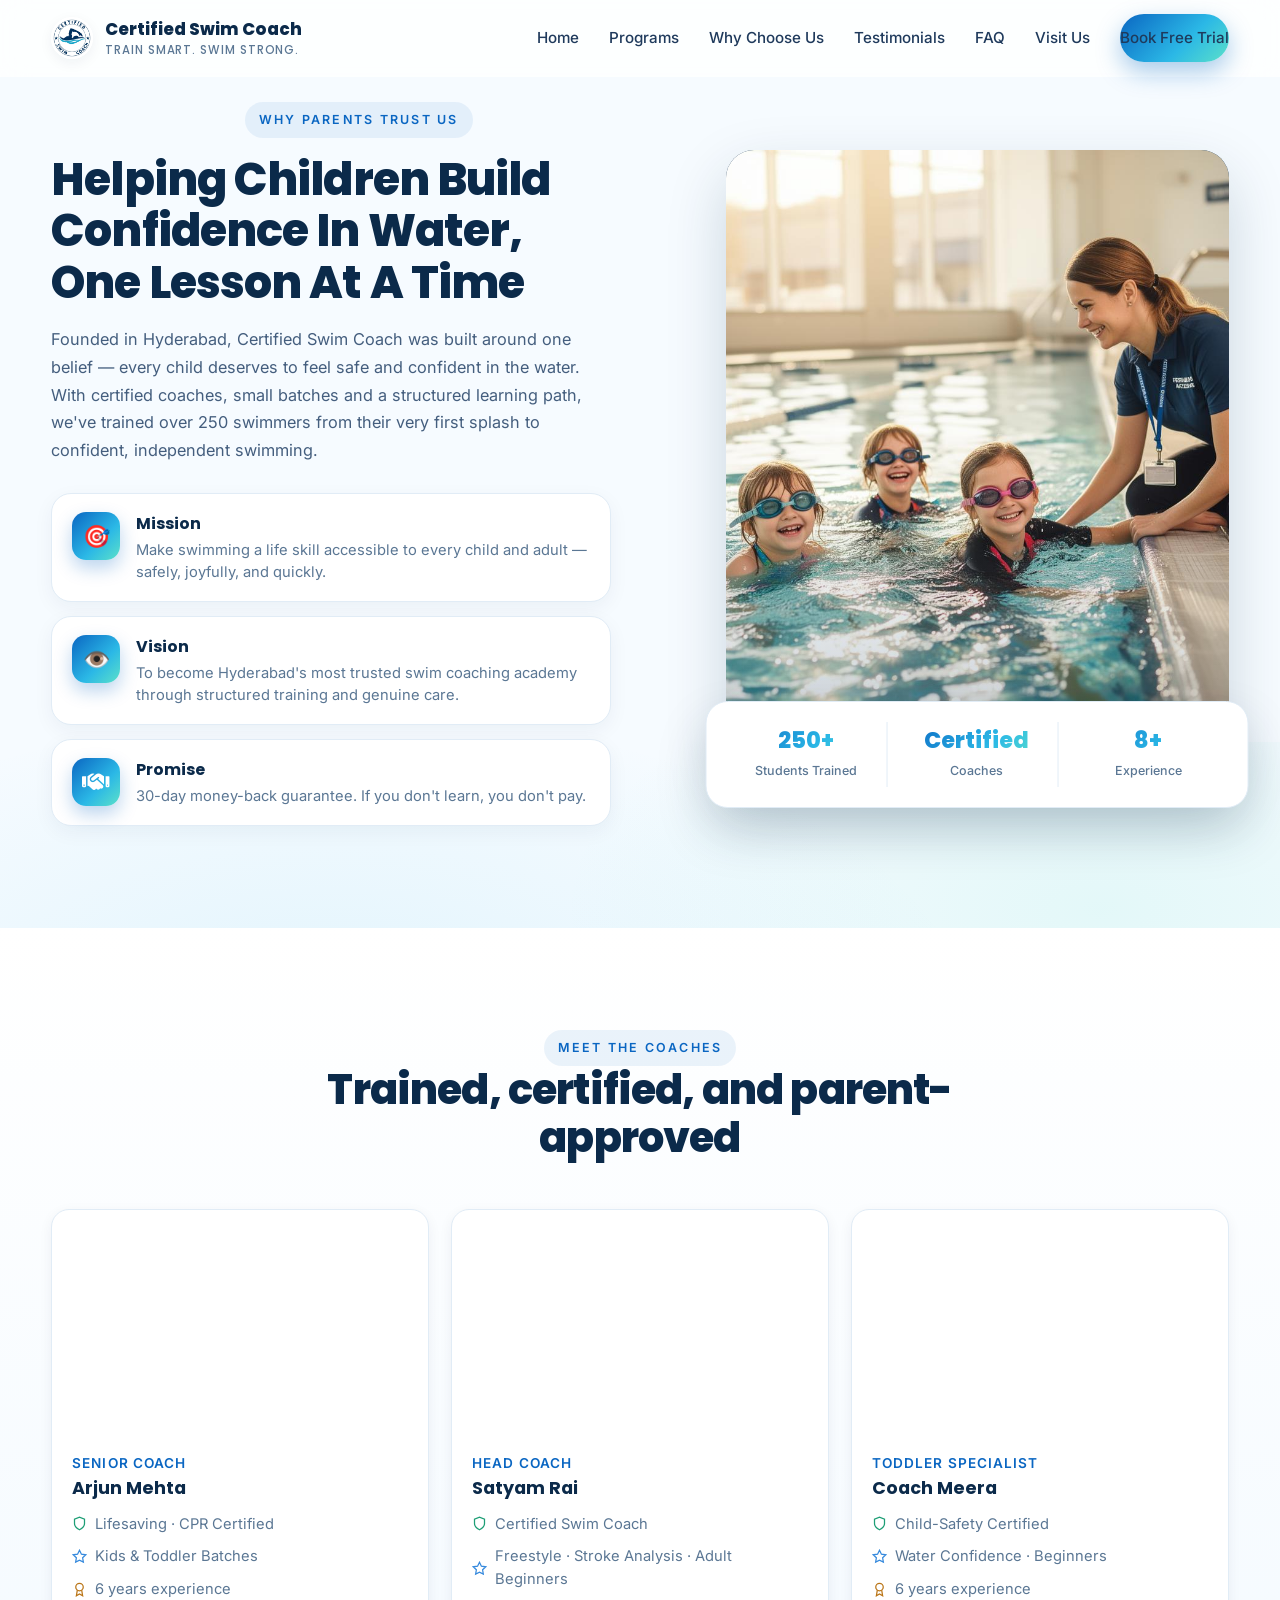
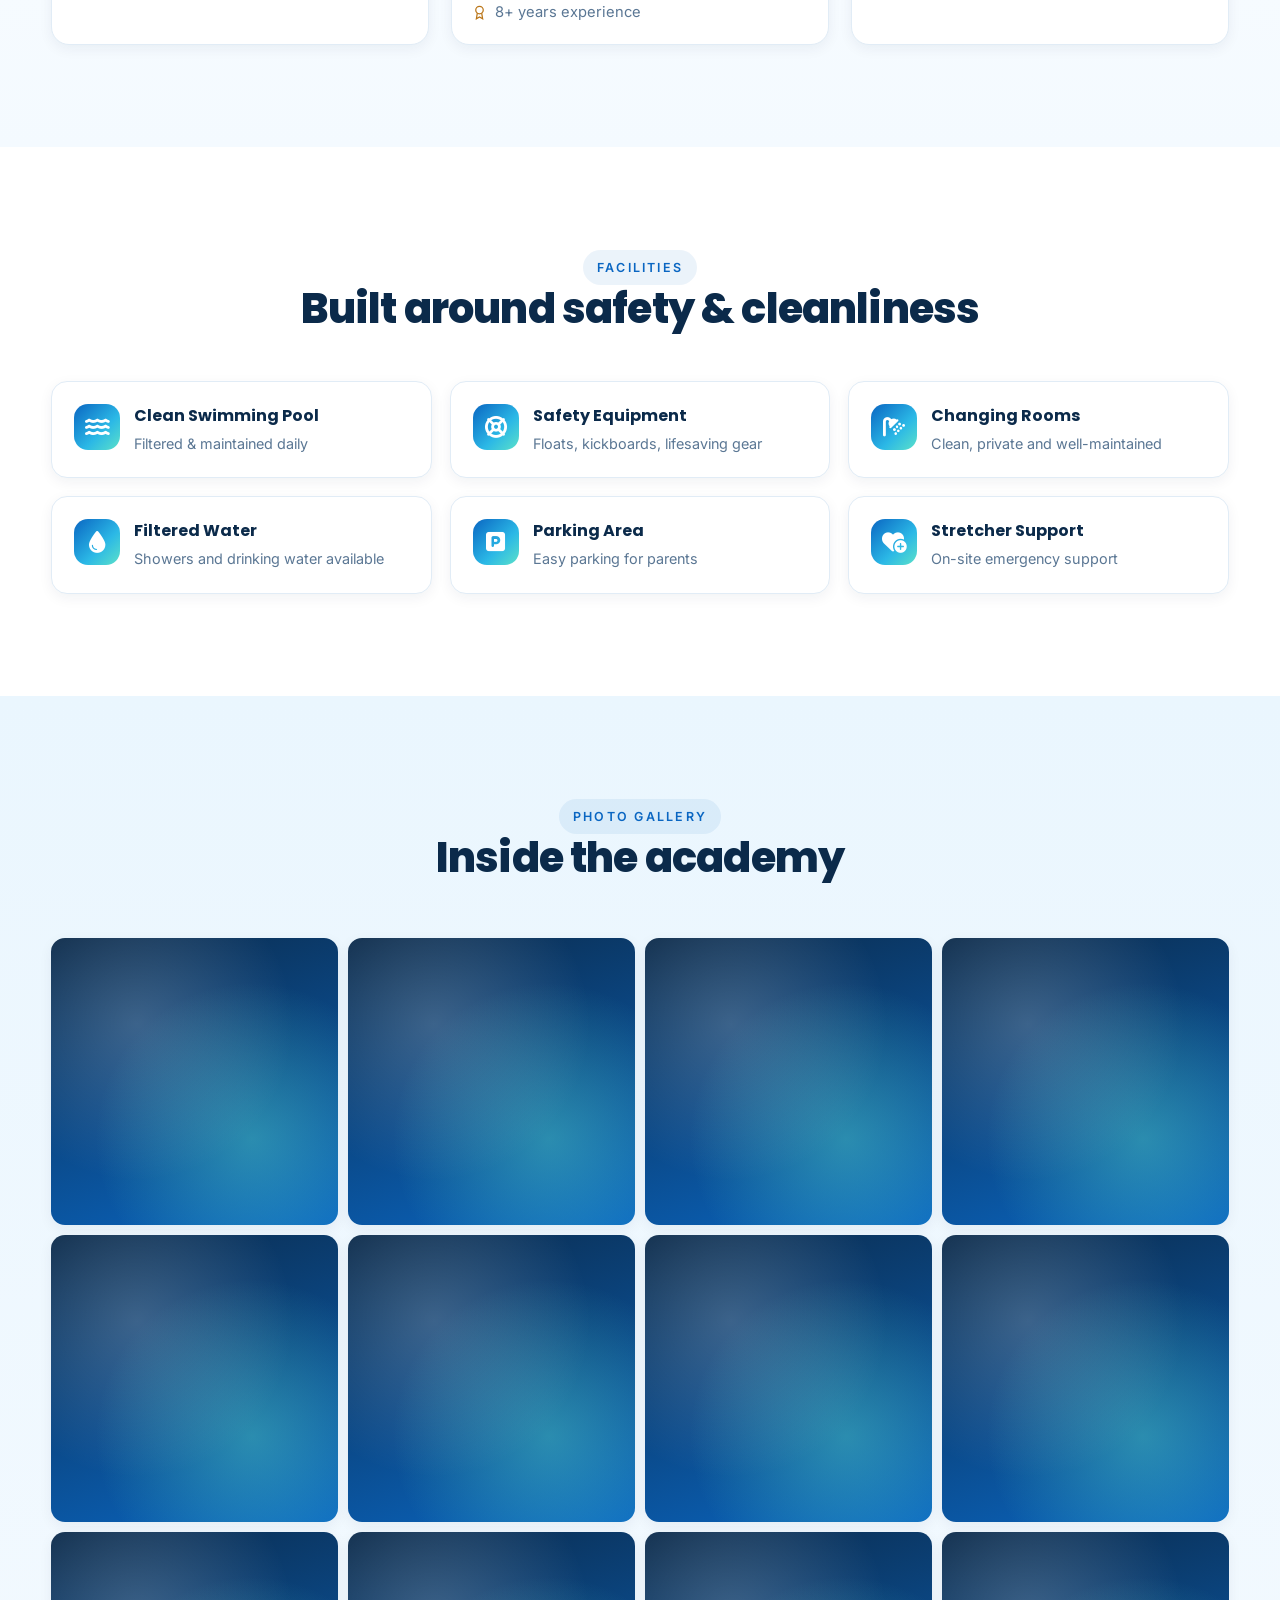
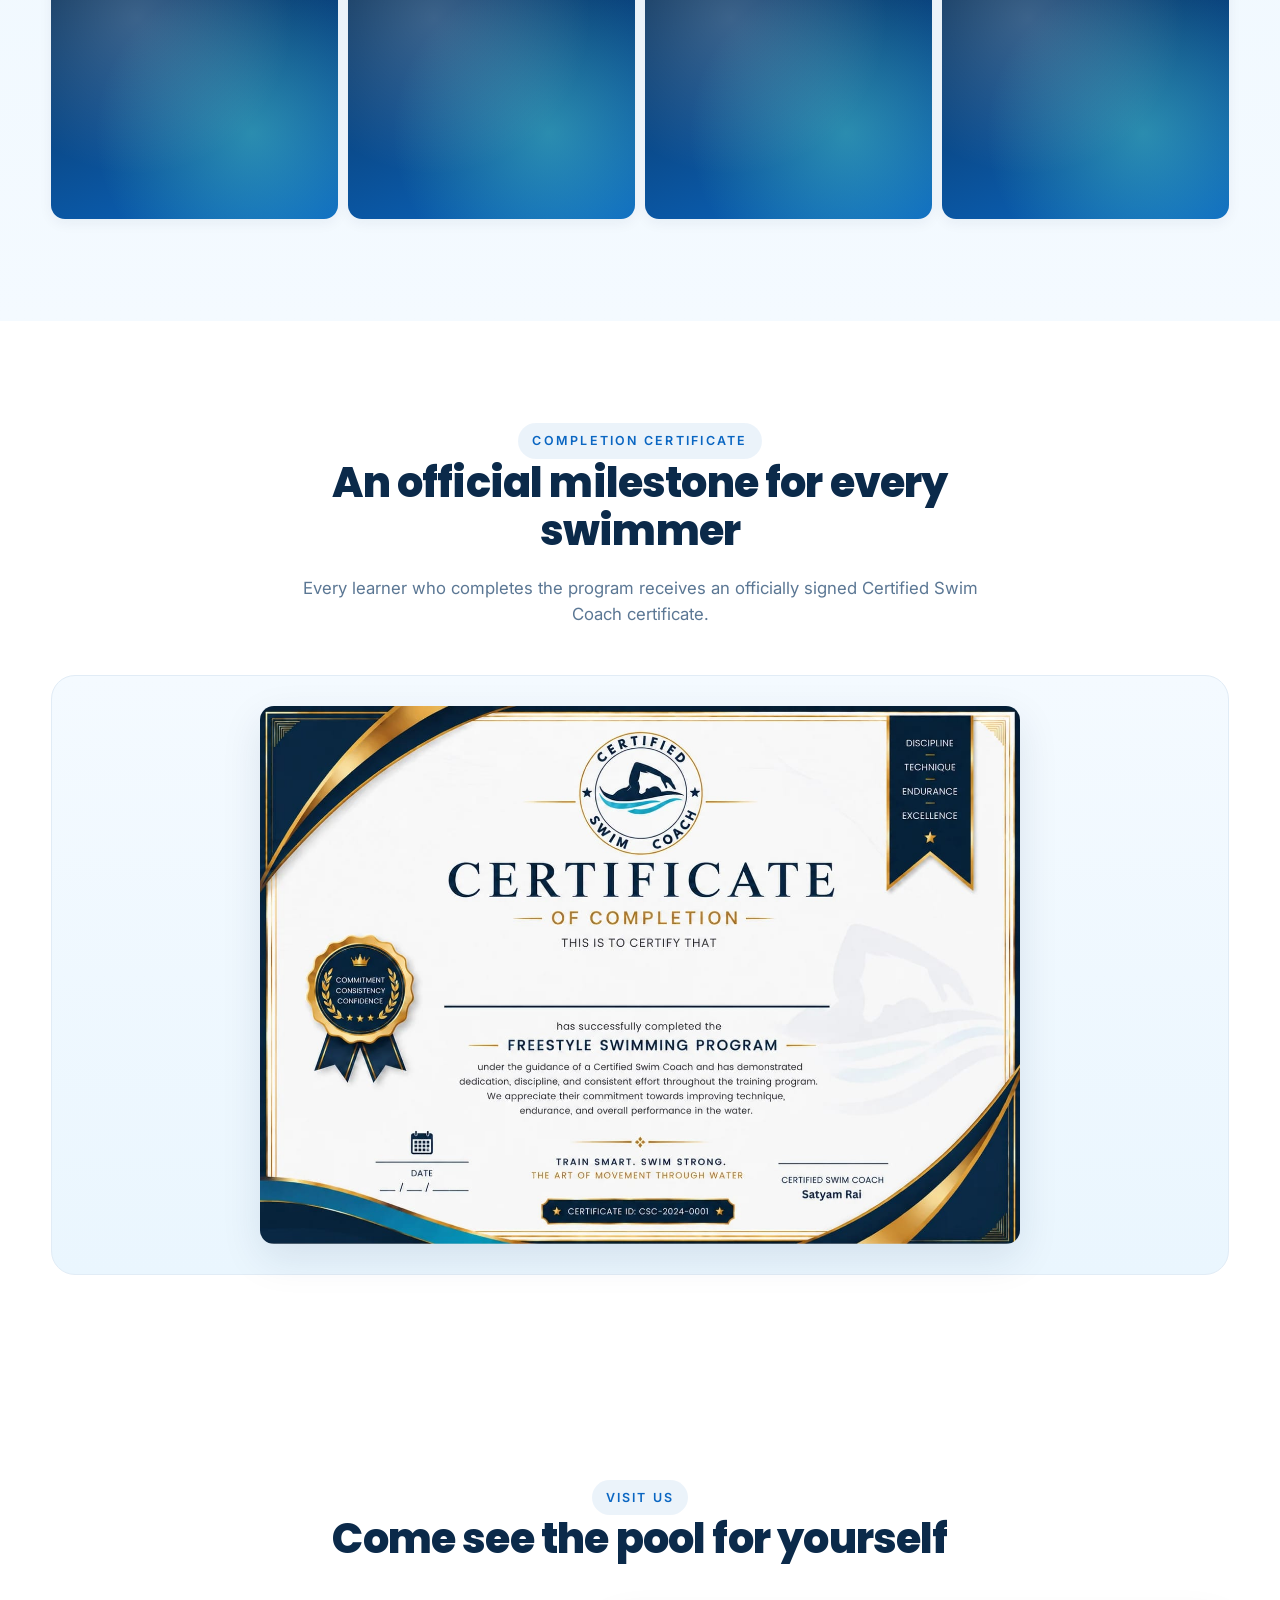
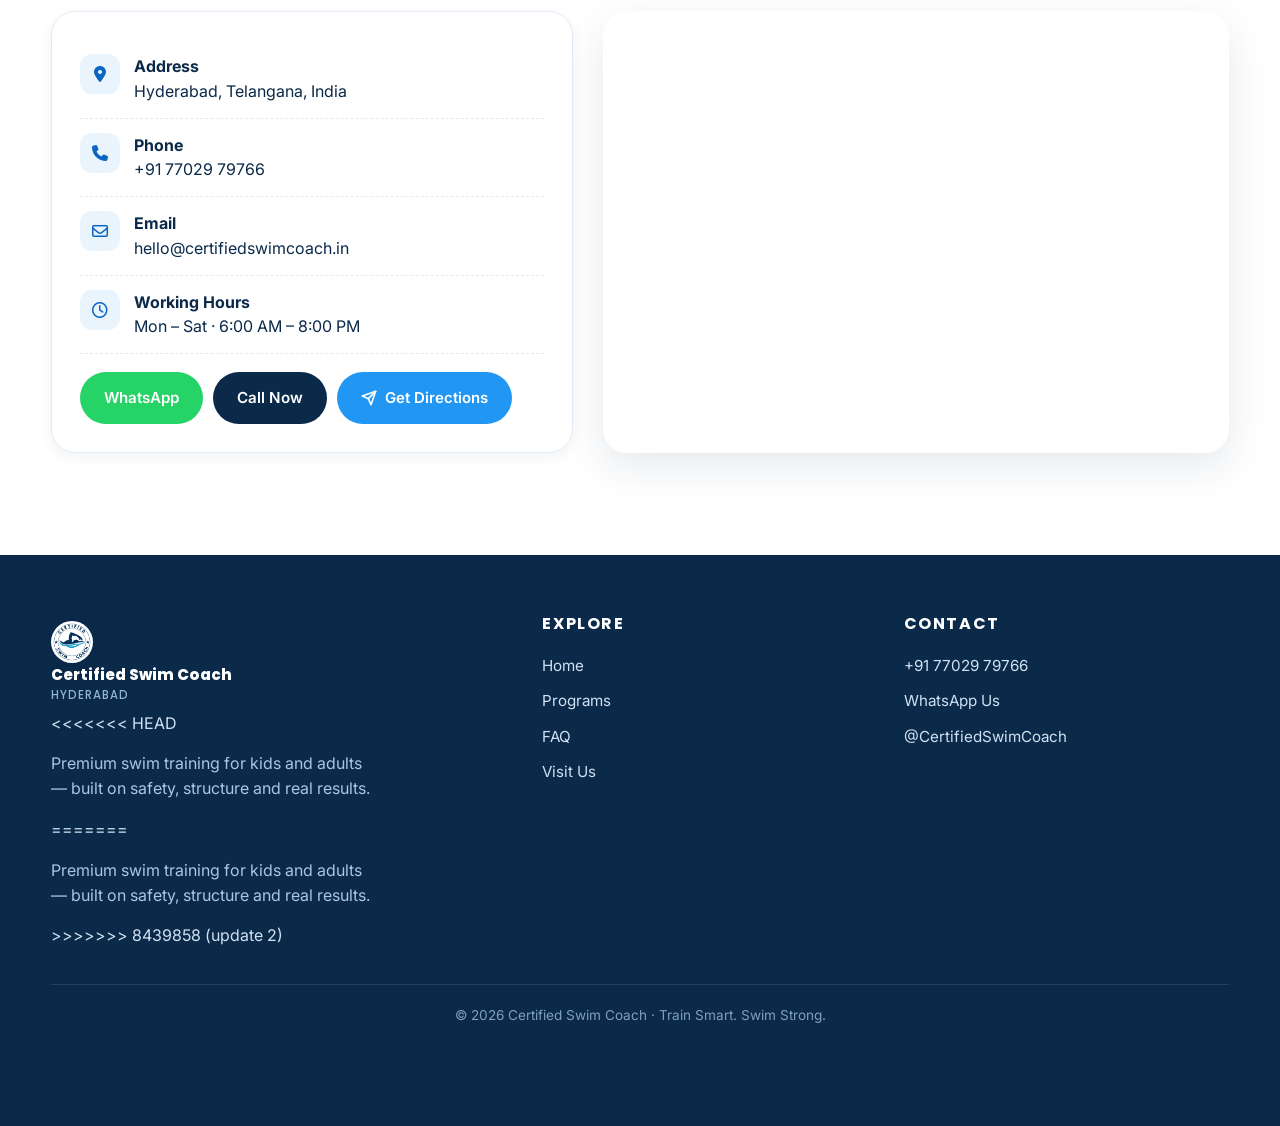
==== commit 0835e7f4: "update 2" ====
--- a/explore.html
+++ b/explore.html
@@ -1,3 +1,25 @@
+<!DOCTYPE html>
+<html lang="en">
+
+<head>
+  <meta charset="utf-8">
+  <meta name="viewport" content="width=device-width, initial-scale=1">
+  <title>About the Academy — Coaches, Facilities &amp; Visit | Certified Swim Coach</title>
+  <meta name="description"
+    content="Meet our certified coaches, see our pool facilities, and visit Certified Swim Coach in Hyderabad.">
+  <meta property="og:title" content="About Certified Swim Coach — Hyderabad">
+  <meta property="og:description" content="Coaches, facilities, gallery and visit details.">
+  <link rel="preconnect" href="https://fonts.googleapis.com">
+  <link rel="preconnect" href="https://fonts.gstatic.com" crossorigin>
+  <link
+    href="https://fonts.googleapis.com/css2?family=Inter:wght@400;500;600;700&family=Poppins:wght@600;700;800;900&display=swap"
+    rel="stylesheet">
+  <link rel="stylesheet" href="css/style.css">
+  <link rel="stylesheet" href="https://cdnjs.cloudflare.com/ajax/libs/font-awesome/6.5.1/css/all.min.css">
+</head>
+
+<body>
+
 <!doctype html>
 <html lang="en">
 
@@ -13,18 +35,17 @@
   <meta property="og:description" content="Coaches, facilities, gallery and visit details." />
   <link rel="preconnect" href="https://fonts.googleapis.com" />
   <link rel="preconnect" href="https://fonts.gstatic.com" crossorigin />
-  <link
-    href="https://fonts.googleapis.com/css2?family=Inter:wght@400;500;600;700&family=Poppins:wght@600;700;800;900&display=swap"
-    rel="stylesheet" />
+  <link href="https://fonts.googleapis.com/css2?family=Inter:wght@400;500;600;700&family=Poppins:wght@600;700;800;900&display=swap" rel="stylesheet" />
   <link rel="stylesheet" href="css/style.css" />
+  <link rel="stylesheet" href="https://cdnjs.cloudflare.com/ajax/libs/font-awesome/6.5.2/css/all.min.css">
 </head>
 
 <body>
   <header class="nav">
     <div class="container nav-inner">
       <a href="index.html" class="brand">
-        <img src="assets/images/logo.jpeg" alt="logo" />
-        <span>Certified Swim Coach<small>Hyderabad</small></span>
+        <img src="assets/images/logo.jpeg" alt="logo">
+        <span>Certified Swim Coach<small>TRAIN SMART. SWIM STRONG.</small></span>
       </a>
       <nav class="nav-links">
         <a href="index.html">Home</a>
@@ -38,19 +59,6 @@
       <button class="nav-toggle" aria-label="Menu"><span></span></button>
     </div>
   </header>
-
-  <section class="page-hero">
-    <div class="container">
-      <span class="eyebrow">About the academy</span>
-      <h1 style="margin-top: 10px">
-        Hyderabad's safest place to learn swimming
-      </h1>
-      <p style="max-width: 680px; margin: 10px auto 0">
-        Train Smart. Swim Strong. — the art of movement through water, taught
-        with patience, safety and structure.
-      </p>
-    </div>
-  </section>
 
   <section class="trust-story">
     <div class="trust-bubbles" aria-hidden="true">
@@ -73,25 +81,18 @@
         </p>
         <div class="pillars">
           <div class="pillar">
-            <div class="p-ico">🛡️</div>
-            <div>
-              <b>Safety First</b><span>Every session is supervised with structured safety protocols
-                and beginner-friendly coaching.</span>
-            </div>
+            <div class="p-ico">🎯</div>
+            <div><b>Mission</b><span>Make swimming a life skill accessible to every child and adult — safely, joyfully,
+                and quickly.</span></div>
           </div>
           <div class="pillar">
-            <div class="p-ico">🎓</div>
-            <div>
-              <b>Certified Coaches</b><span>Professional coaches who guide children step-by-step with
-                patience and expertise.</span>
-            </div>
+            <div class="p-ico">👁️</div>
+            <div><b>Vision</b><span>To become Hyderabad's most trusted swim coaching academy through structured training
+                and genuine care.</span></div>
           </div>
           <div class="pillar">
-            <div class="p-ico">📈</div>
-            <div>
-              <b>Structured Progress</b><span>From water confidence to advanced swimming skills through a
-                clear learning roadmap.</span>
-            </div>
+            <div class="p-ico"><i class="fas fa-handshake"></i></div>
+            <div><b>Promise</b><span>30-day money-back guarantee. If you don't learn, you don't pay.</span></div>
           </div>
         </div>
       </div>
@@ -104,55 +105,122 @@
         <div class="trust-stats">
           <div class="stat"><b>250+</b><span>Students Trained</span></div>
           <div class="stat"><b>Certified</b><span>Coaches</span></div>
-          <div class="stat"><b>10–15</b><span>Sessions To Learn</span></div>
+          <div class="stat"><b>8+</b><span>Experience</span></div>
         </div>
       </div>
     </div>
   </section>
 
   <section class="features">
-    <div class="container">
-      <div class="section-head reveal">
-        <span class="eyebrow">Meet the coaches</span>
-        <h2>Trained, certified, and parent-approved</h2>
-      </div>
-      <div class="coach-grid">
-        <div class="coach reveal">
-          <div class="ph"></div>
-          <div class="info">
-            <span class="role">Head Coach</span>
-            <b>Satyam Rai</b>
-            <p><b style="color: var(--navy)">10+ years experience</b></p>
-            <p>Certified swim coach · Lifesaving certified</p>
-            <p style="color: var(--blue); font-weight: 600">
-              Specialty: Freestyle, stroke correction, advanced training
-            </p>
-          </div>
-        </div>
-        <div class="coach reveal">
-          <div class="ph"></div>
-          <div class="info">
-            <span class="role">Senior Coach</span>
-            <b>Coach Arjun</b>
-            <p><b style="color: var(--navy)">7 years experience</b></p>
-            <p>Certified coach · CPR trained</p>
-            <p style="color: var(--blue); font-weight: 600">
-              Specialty: Beginner &amp; group programs
-            </p>
-          </div>
-        </div>
-        <div class="coach reveal">
-          <div class="ph"></div>
-          <div class="info">
-            <span class="role">Toddler Specialist</span>
-            <b>Coach Meera</b>
-            <p><b style="color: var(--navy)">6 years experience</b></p>
-            <p>Certified · Child-safety trained</p>
-            <p style="color: var(--blue); font-weight: 600">
-              Specialty: Toddlers (ages 4–7) · water confidence
-            </p>
-          </div>
-        </div>
+  <div class="container">
+    <div class="section-head reveal">
+      <span class="eyebrow">Meet the coaches</span>
+      <h2>Trained, certified, and parent-approved</h2>
+    </div>
+
+    <div class="coach-grid">
+
+      <div class="coach reveal">
+        <div
+          class="ph"
+          style="background-image:url('images/coach-arjun.jpg'); background-size:cover; background-position:center;"
+          aria-label="Arjun Mehta - Senior Coach"
+        ></div>
+        <div class="info">
+          <span class="role">Senior Coach</span>
+          <b>Arjun Mehta</b>
+
+          <p style="display:flex;align-items:center;gap:8px;">
+            <svg width="15" height="15" viewBox="0 0 24 24" fill="none" stroke="#1D9E75" stroke-width="2">
+              <path d="M12 22s8-4 8-10V5l-8-3-8 3v7c0 6 8 10 8 10z"/>
+            </svg>
+            Lifesaving · CPR Certified
+          </p>
+
+          <p style="display:flex;align-items:center;gap:8px;">
+            <svg width="15" height="15" viewBox="0 0 24 24" fill="none" stroke="#378ADD" stroke-width="2">
+              <polygon points="12 2 15.09 8.26 22 9.27 17 14.14 18.18 21.02 12 17.77 5.82 21.02 7 14.14 2 9.27 8.91 8.26 12 2"/>
+            </svg>
+            Kids &amp; Toddler Batches
+          </p>
+
+          <p style="display:flex;align-items:center;gap:8px;">
+            <svg width="15" height="15" viewBox="0 0 24 24" fill="none" stroke="#BA7517" stroke-width="2">
+              <circle cx="12" cy="8" r="6"/>
+              <path d="M15.477 12.89 17 22l-5-3-5 3 1.523-9.11"/>
+            </svg>
+            6 years experience
+          </p>
+        </div>
+      </div>
+
+      <div class="coach reveal">
+        <div
+          class="ph"
+          style="background-image:url('images/coach-satyam.jpg'); background-size:cover; background-position:center;"
+          aria-label="Satyam Rai - Head Coach"
+        ></div>
+        <div class="info">
+          <span class="role">Head Coach</span>
+          <b>Satyam Rai</b>
+
+          <p style="display:flex;align-items:center;gap:8px;">
+            <svg width="15" height="15" viewBox="0 0 24 24" fill="none" stroke="#1D9E75" stroke-width="2">
+              <path d="M12 22s8-4 8-10V5l-8-3-8 3v7c0 6 8 10 8 10z"/>
+            </svg>
+            Certified Swim Coach
+          </p>
+
+          <p style="display:flex;align-items:center;gap:8px;">
+            <svg width="15" height="15" viewBox="0 0 24 24" fill="none" stroke="#378ADD" stroke-width="2">
+              <polygon points="12 2 15.09 8.26 22 9.27 17 14.14 18.18 21.02 12 17.77 5.82 21.02 7 14.14 2 9.27 8.91 8.26 12 2"/>
+            </svg>
+            Freestyle · Stroke Analysis · Adult Beginners
+          </p>
+
+          <p style="display:flex;align-items:center;gap:8px;">
+            <svg width="15" height="15" viewBox="0 0 24 24" fill="none" stroke="#BA7517" stroke-width="2">
+              <circle cx="12" cy="8" r="6"/>
+              <path d="M15.477 12.89 17 22l-5-3-5 3 1.523-9.11"/>
+            </svg>
+            8+ years experience
+          </p>
+        </div>
+      </div>
+
+      <div class="coach reveal">
+        <div
+          class="ph"
+          style="background-image:url('images/coach-meera.jpg'); background-size:cover; background-position:center;"
+          aria-label="Meera - Toddler Specialist"
+        ></div>
+        <div class="info">
+          <span class="role">Toddler Specialist</span>
+          <b>Coach Meera</b>
+
+          <p style="display:flex;align-items:center;gap:8px;">
+            <svg width="15" height="15" viewBox="0 0 24 24" fill="none" stroke="#1D9E75" stroke-width="2">
+              <path d="M12 22s8-4 8-10V5l-8-3-8 3v7c0 6 8 10 8 10z"/>
+            </svg>
+            Child-Safety Certified
+          </p>
+
+          <p style="display:flex;align-items:center;gap:8px;">
+            <svg width="15" height="15" viewBox="0 0 24 24" fill="none" stroke="#378ADD" stroke-width="2">
+              <polygon points="12 2 15.09 8.26 22 9.27 17 14.14 18.18 21.02 12 17.77 5.82 21.02 7 14.14 2 9.27 8.91 8.26 12 2"/>
+            </svg>
+            Water Confidence · Beginners
+          </p>
+
+          <p style="display:flex;align-items:center;gap:8px;">
+            <svg width="15" height="15" viewBox="0 0 24 24" fill="none" stroke="#BA7517" stroke-width="2">
+              <circle cx="12" cy="8" r="6"/>
+              <path d="M15.477 12.89 17 22l-5-3-5 3 1.523-9.11"/>
+            </svg>
+            6 years experience
+          </p>
+        </div>
+      </div>
       </div>
     </div>
   </section>
@@ -165,38 +233,28 @@
       </div>
       <div class="facility-grid">
         <div class="facility reveal">
-          <div class="ico" style="font-size: 22px">💧</div>
-          <div>
-            <b>Clean Swimming Pool</b><span>Filtered &amp; maintained daily</span>
-          </div>
-        </div>
-        <div class="facility reveal">
-          <div class="ico" style="font-size: 22px">🛟</div>
-          <div>
-            <b>Safety Equipment</b><span>Floats, kickboards, lifesaving gear</span>
-          </div>
-        </div>
-        <div class="facility reveal">
-          <div class="ico" style="font-size: 22px">🚿</div>
-          <div>
-            <b>Changing Rooms</b><span>Clean, private and well-maintained</span>
-          </div>
-        </div>
-        <div class="facility reveal">
-          <div class="ico" style="font-size: 22px">💦</div>
-          <div>
-            <b>Filtered Water</b><span>Showers and drinking water available</span>
-          </div>
-        </div>
-        <div class="facility reveal">
-          <div class="ico" style="font-size: 22px">🅿️</div>
+          <div class="ico" style="font-size:22px"><i class="fa-solid fa-water"></i></div>
+          <div><b>Clean Swimming Pool</b><span>Filtered &amp; maintained daily</span></div>
+        </div>
+        <div class="facility reveal">
+          <div class="ico" style="font-size:22px"><i class="fa-solid fa-life-ring"></i></div>
+          <div><b>Safety Equipment</b><span>Floats, kickboards, lifesaving gear</span></div>
+        </div>
+        <div class="facility reveal">
+          <div class="ico" style="font-size:22px"><i class="fa-solid fa-shower"></i></div>
+          <div><b>Changing Rooms</b><span>Clean, private and well-maintained</span></div>
+        </div>
+        <div class="facility reveal">
+          <div class="ico" style="font-size:22px"><i class="fa-solid fa-droplet"></i></div>
+          <div><b>Filtered Water</b><span>Showers and drinking water available</span></div>
+        </div>
+        <div class="facility reveal">
+          <div class="ico" style="font-size:22px"><i class="fa-solid fa-square-parking"></i></div>
           <div><b>Parking Area</b><span>Easy parking for parents</span></div>
         </div>
         <div class="facility reveal">
-          <div class="ico" style="font-size: 22px">🚑</div>
-          <div>
-            <b>Stretcher Support</b><span>On-site emergency support</span>
-          </div>
+          <div class="ico" style="font-size:22px"><i class="fa-solid fa-heart-circle-plus"></i></div>
+          <div><b>Stretcher Support</b><span>On-site emergency support</span></div>
         </div>
       </div>
     </div>
@@ -250,34 +308,34 @@
       <div class="visit-grid">
         <div class="visit-card reveal">
           <div class="row">
-            <div class="ico">📍</div>
+            <div class="ico"><i class="fa-solid fa-location-dot"></i></div>
             <div><b>Address</b><span>Hyderabad, Telangana, India</span></div>
           </div>
           <div class="row">
-            <div class="ico">📞</div>
+            <div class="ico"><i class="fa-solid fa-phone"></i></div>
             <div><b>Phone</b><span>+91 77029 79766</span></div>
           </div>
           <div class="row">
-            <div class="ico">✉️</div>
+            <div class="ico"><i class="fa-regular fa-envelope"></i></div>
             <div><b>Email</b><span>hello@certifiedswimcoach.in</span></div>
           </div>
           <div class="row">
-            <div class="ico">⏰</div>
-            <div>
-              <b>Working Hours</b><span>Mon – Sat · 6:00 AM – 8:00 PM</span>
-            </div>
-          </div>
-          <div style="
-                display: flex;
-                gap: 10px;
-                margin-top: 18px;
-                flex-wrap: wrap;
-              ">
+            <div class="ico"><i class="fa-regular fa-clock"></i></div>
+            <div><b>Working Hours</b><span>Mon – Sat · 6:00 AM – 8:00 PM</span></div>
+          </div>
+          <div style="display:flex;gap:10px;margin-top:18px;flex-wrap:wrap">
             <a href="https://wa.me/917702979766?text=Hi!%20I'd%20like%20to%20know%20more%20about%20Certified%20Swim%20Coach."
               target="_blank" rel="noreferrer" class="btn btn-wa">WhatsApp</a>
             <a href="tel:+917702979766" class="btn btn-dark">Call Now</a>
-            <a href="https://www.google.com/maps/dir/?api=1&destination=Hyderabad" target="_blank" rel="noreferrer"
-              class="btn btn-ghost">Get Directions</a>
+            <a href="https://www.google.com/maps/search/?api=1&query=YOUR_ADDRESS_HERE" target="_blank"
+              style="background:#2196F3; color:#fff; border-radius:50px; padding:12px 24px; font-size:15px; font-weight:600; display:inline-flex; align-items:center; gap:8px; text-decoration:none;">
+              <svg width="16" height="16" viewBox="0 0 24 24" fill="none" stroke="#fff" stroke-width="2.5"
+                stroke-linecap="round" stroke-linejoin="round">
+                <line x1="22" y1="2" x2="11" y2="13" />
+                <polygon points="22 2 15 22 11 13 2 9 22 2" />
+              </svg>
+              Get Directions
+            </a>
           </div>
         </div>
         <iframe title="Certified Swim Coach location" class="map-frame" loading="lazy"
@@ -294,10 +352,15 @@
             <img src="assets/images/logo.jpeg" alt="" />
             <span>Certified Swim Coach<small>Hyderabad</small></span>
           </a>
+<<<<<<< HEAD
           <p style="margin-top: 16px; color: #a9c6e2; max-width: 320px">
             Premium swim training for kids and adults — built on safety,
             structure and real results.
           </p>
+=======
+          <p style="margin-top:16px;color:#a9c6e2;max-width:320px">Premium swim training for kids and adults — built on
+            safety, structure and real results.</p>
+>>>>>>> 8439858 (update 2)
         </div>
         <div>
           <h4>Explore</h4>
--- a/css/style.css
+++ b/css/style.css
@@ -412,6 +412,21 @@
   }
 }
 
+.page-hero {
+  background:
+    radial-gradient(60% 70% at 80% 10%, #5ce1c91a, #0000 60%),
+    linear-gradient(#eaf6fe, #f4faff);
+  padding-top: 140px;
+  padding-bottom: 60px;
+  text-align: center;
+}
+
+@media (max-width: 900px) {
+  .page-hero {
+    padding-top: 110px;
+  }
+}
+
 .hero h1 span.accent {
   background: var(--grad-water);
   color: #0000;
--- a/css/style.css
+++ b/css/style.css
@@ -412,6 +412,21 @@
   }
 }
 
+.page-hero {
+  background:
+    radial-gradient(60% 70% at 80% 10%, #5ce1c91a, #0000 60%),
+    linear-gradient(#eaf6fe, #f4faff);
+  padding-top: 140px;
+  padding-bottom: 60px;
+  text-align: center;
+}
+
+@media (max-width: 900px) {
+  .page-hero {
+    padding-top: 110px;
+  }
+}
+
 .hero h1 span.accent {
   background: var(--grad-water);
   color: #0000;
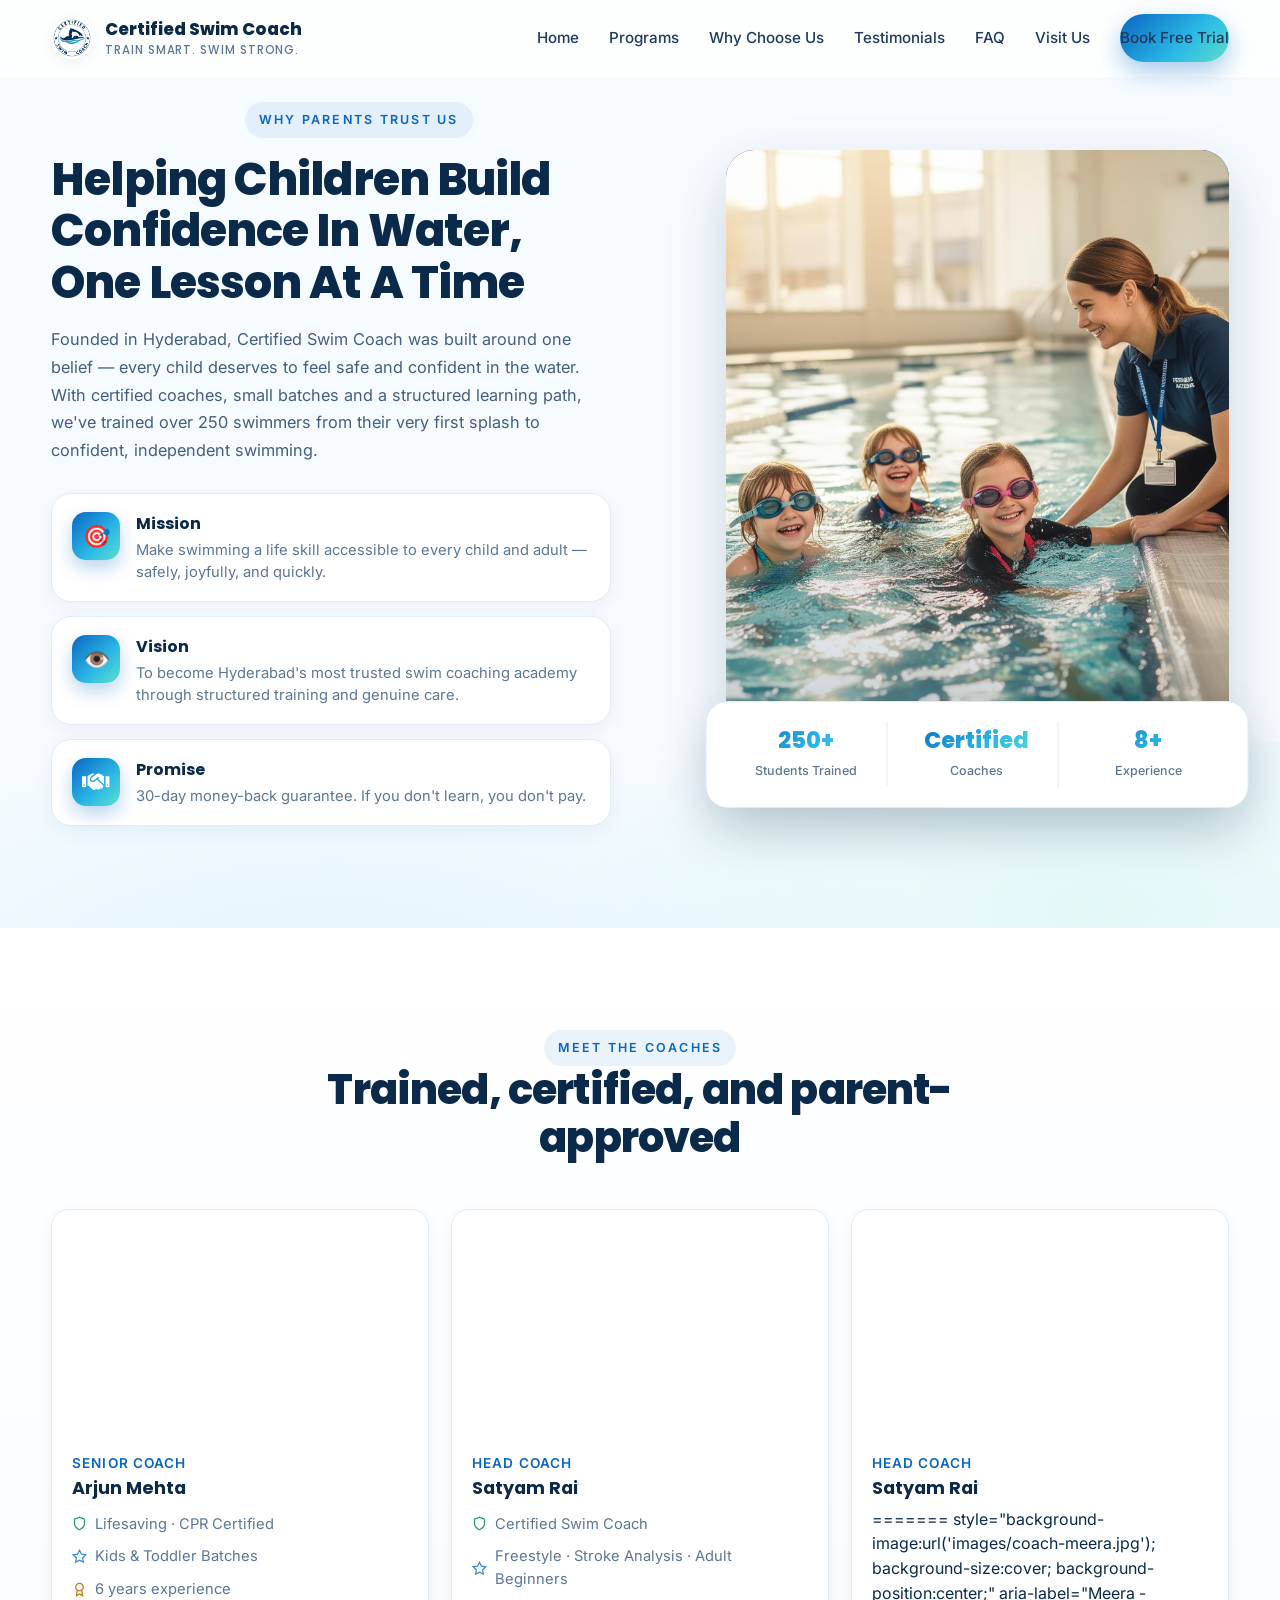
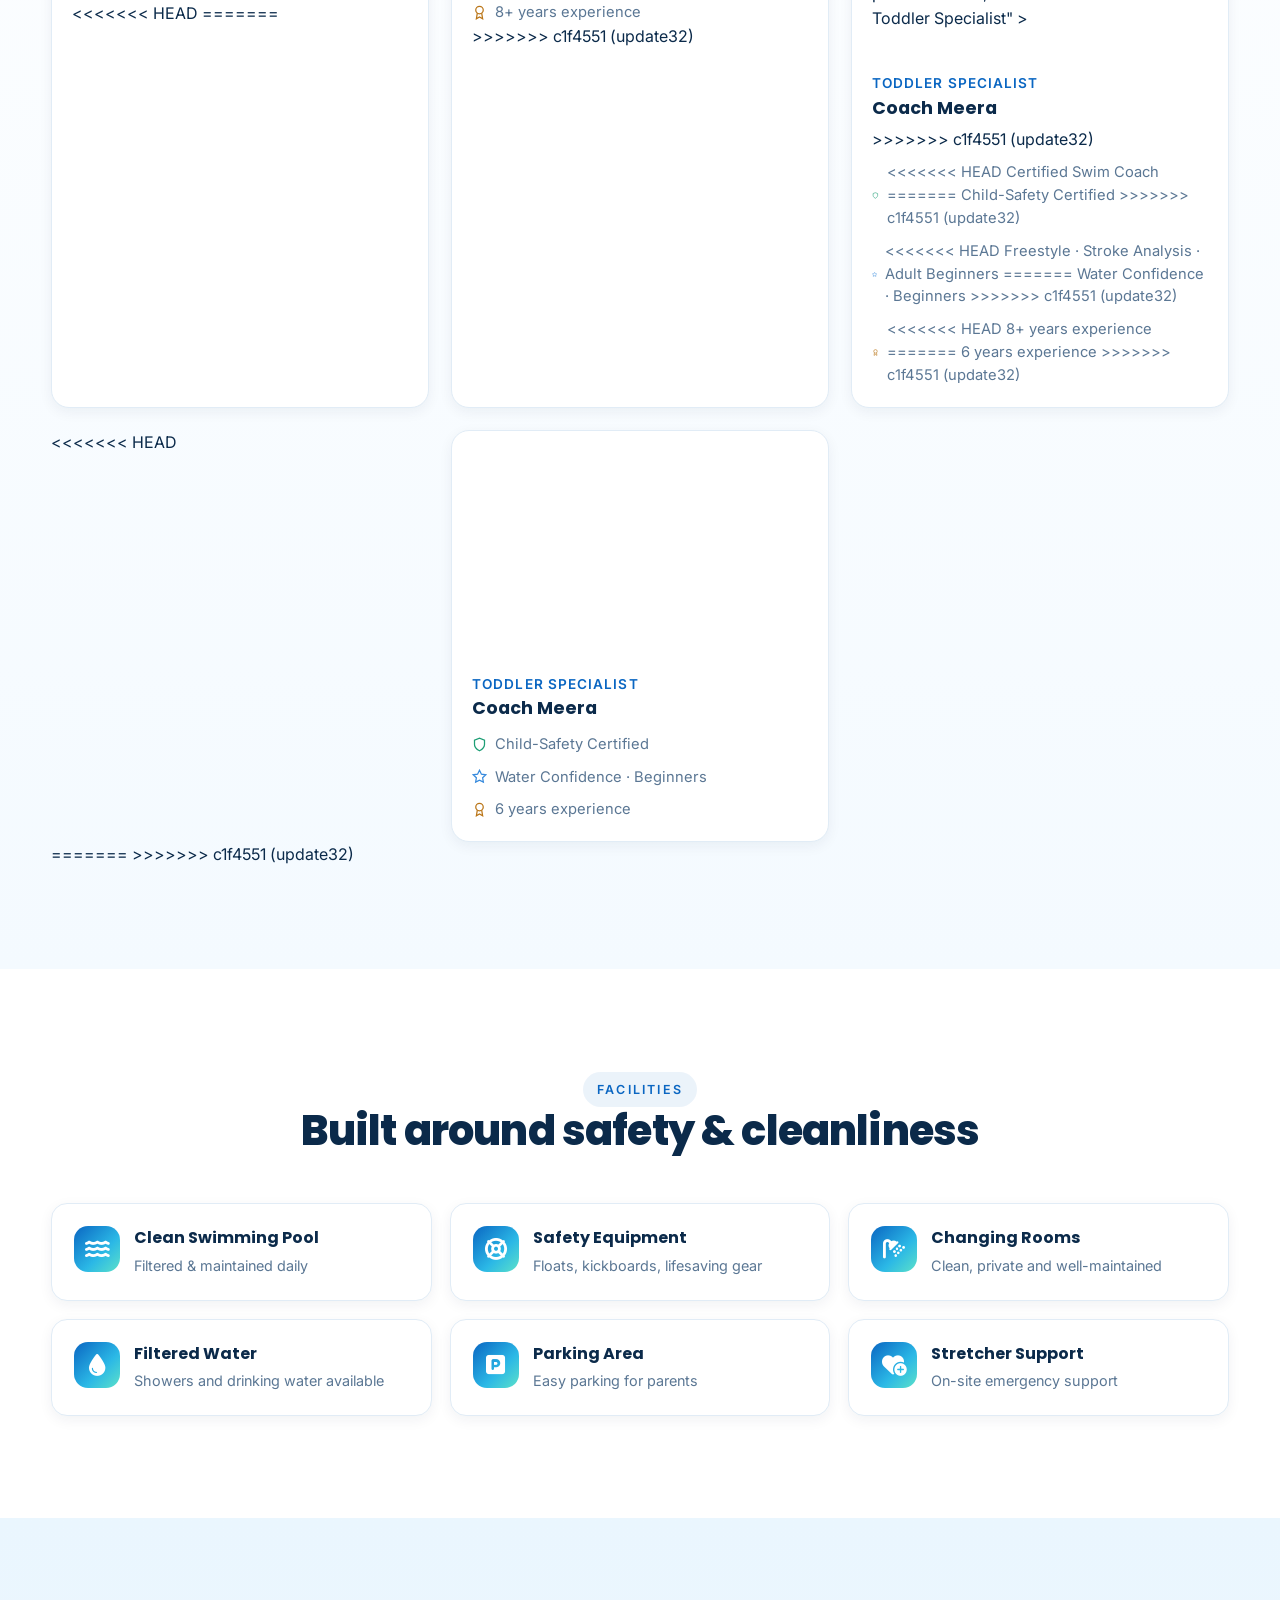
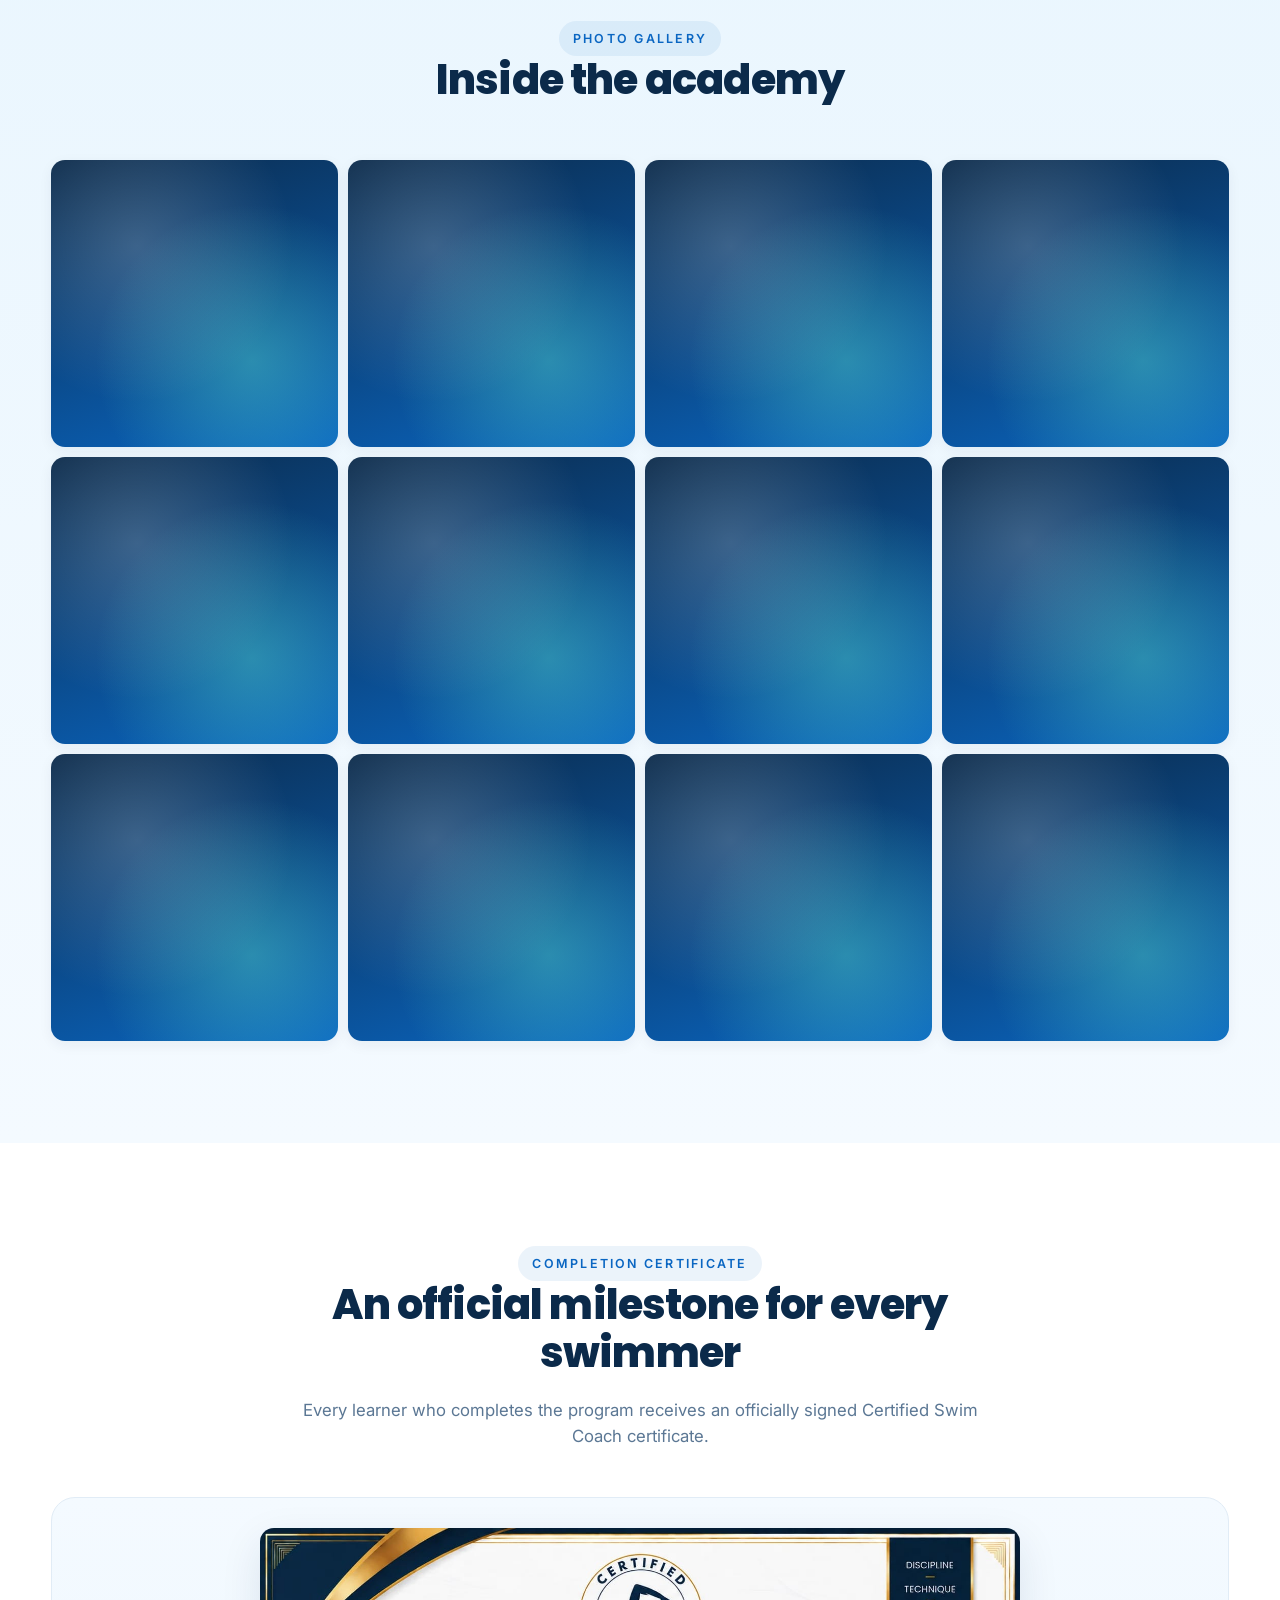
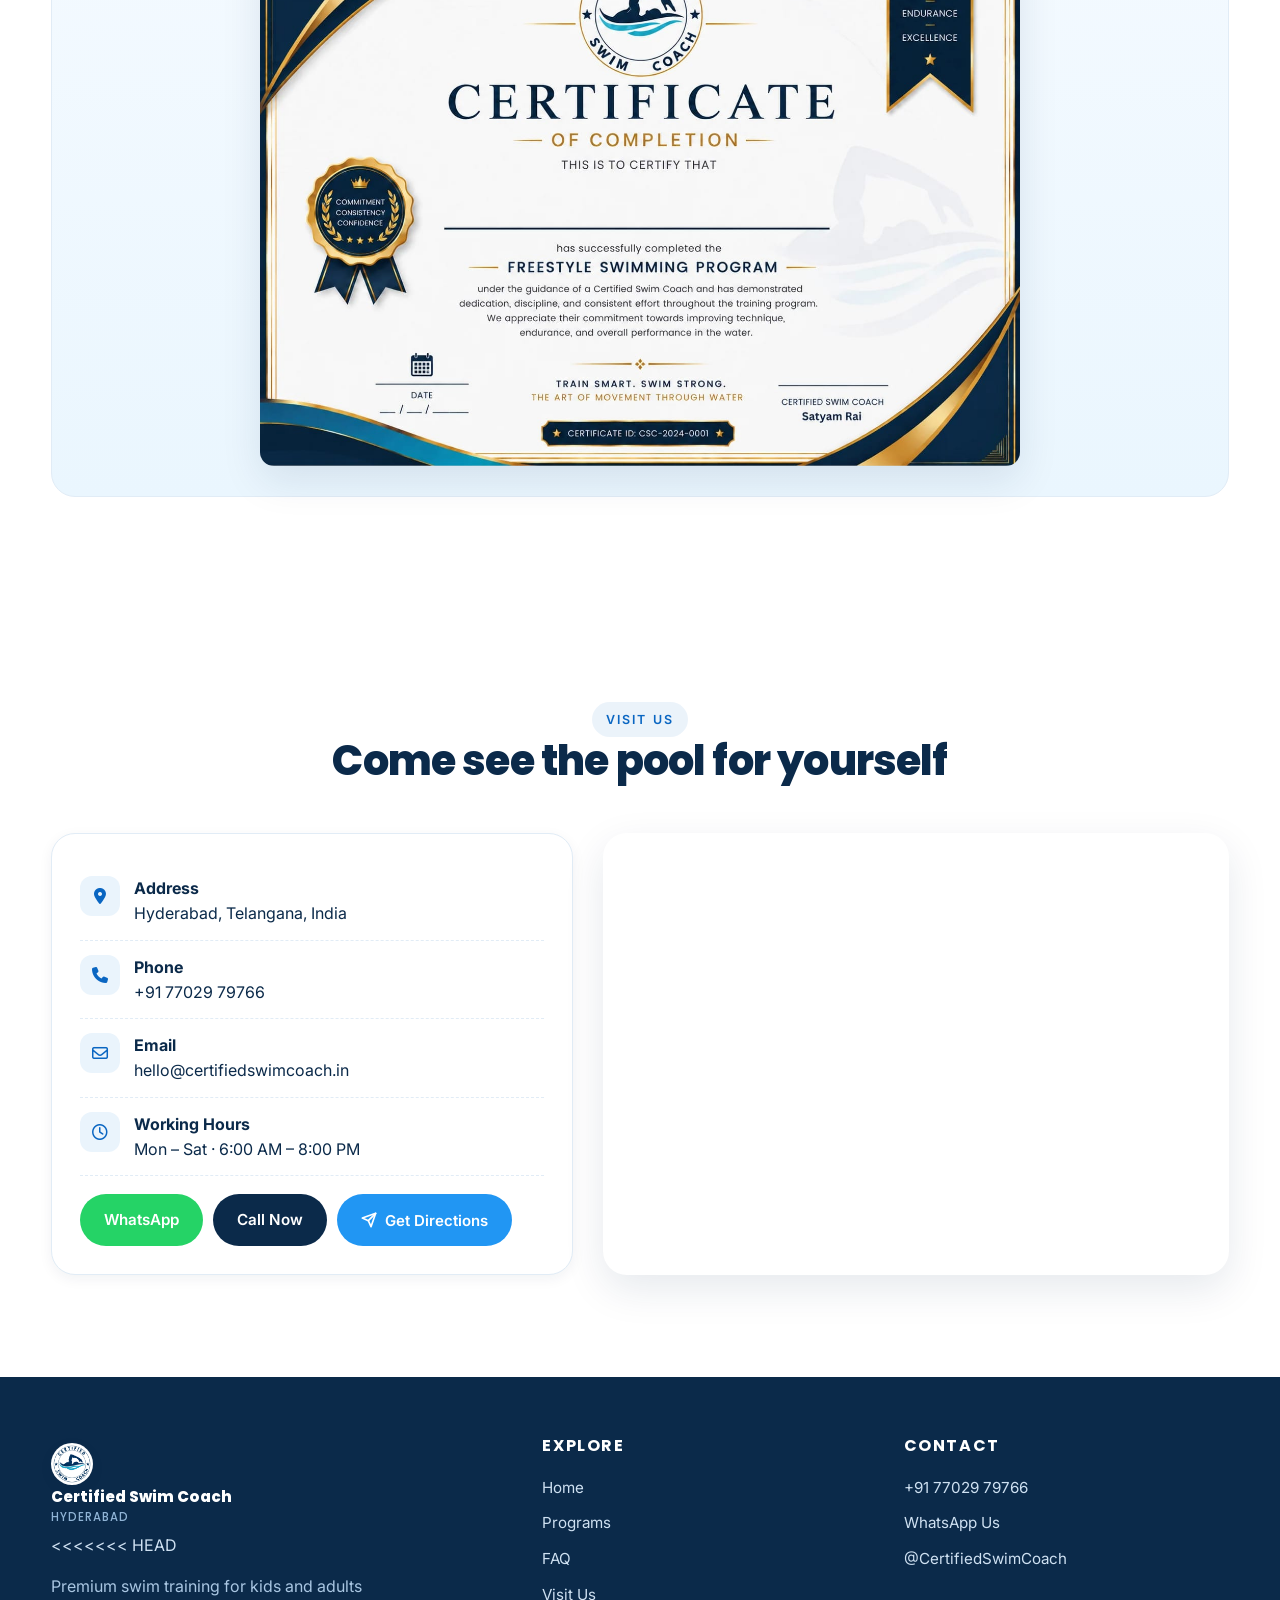
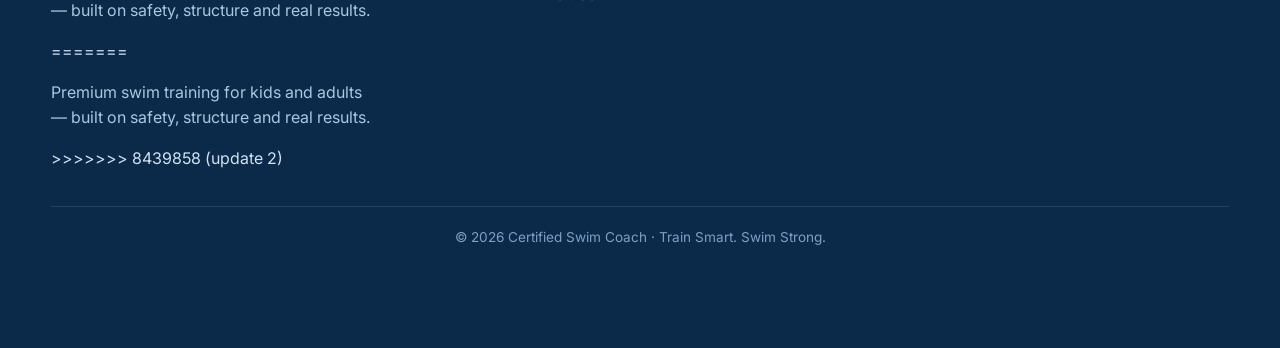
==== commit 469f467a: "update32" ====
--- a/explore.html
+++ b/explore.html
@@ -151,6 +151,8 @@
             </svg>
             6 years experience
           </p>
+<<<<<<< HEAD
+=======
         </div>
       </div>
 
@@ -185,9 +187,66 @@
             </svg>
             8+ years experience
           </p>
-        </div>
-      </div>
-
+>>>>>>> c1f4551 (update32)
+        </div>
+      </div>
+
+      <div class="coach reveal">
+        <div
+          class="ph"
+<<<<<<< HEAD
+          style="background-image:url('images/coach-satyam.jpg'); background-size:cover; background-position:center;"
+          aria-label="Satyam Rai - Head Coach"
+        ></div>
+        <div class="info">
+          <span class="role">Head Coach</span>
+          <b>Satyam Rai</b>
+=======
+          style="background-image:url('images/coach-meera.jpg'); background-size:cover; background-position:center;"
+          aria-label="Meera - Toddler Specialist"
+        ></div>
+        <div class="info">
+          <span class="role">Toddler Specialist</span>
+          <b>Coach Meera</b>
+>>>>>>> c1f4551 (update32)
+
+          <p style="display:flex;align-items:center;gap:8px;">
+            <svg width="15" height="15" viewBox="0 0 24 24" fill="none" stroke="#1D9E75" stroke-width="2">
+              <path d="M12 22s8-4 8-10V5l-8-3-8 3v7c0 6 8 10 8 10z"/>
+            </svg>
+<<<<<<< HEAD
+            Certified Swim Coach
+=======
+            Child-Safety Certified
+>>>>>>> c1f4551 (update32)
+          </p>
+
+          <p style="display:flex;align-items:center;gap:8px;">
+            <svg width="15" height="15" viewBox="0 0 24 24" fill="none" stroke="#378ADD" stroke-width="2">
+              <polygon points="12 2 15.09 8.26 22 9.27 17 14.14 18.18 21.02 12 17.77 5.82 21.02 7 14.14 2 9.27 8.91 8.26 12 2"/>
+            </svg>
+<<<<<<< HEAD
+            Freestyle · Stroke Analysis · Adult Beginners
+=======
+            Water Confidence · Beginners
+>>>>>>> c1f4551 (update32)
+          </p>
+
+          <p style="display:flex;align-items:center;gap:8px;">
+            <svg width="15" height="15" viewBox="0 0 24 24" fill="none" stroke="#BA7517" stroke-width="2">
+              <circle cx="12" cy="8" r="6"/>
+              <path d="M15.477 12.89 17 22l-5-3-5 3 1.523-9.11"/>
+            </svg>
+<<<<<<< HEAD
+            8+ years experience
+=======
+            6 years experience
+>>>>>>> c1f4551 (update32)
+          </p>
+        </div>
+      </div>
+
+<<<<<<< HEAD
       <div class="coach reveal">
         <div
           class="ph"
@@ -222,8 +281,11 @@
         </div>
       </div>
       </div>
-    </div>
-  </section>
+=======
+>>>>>>> c1f4551 (update32)
+    </div>
+  </div>
+</section>
 
   <section>
     <div class="container">
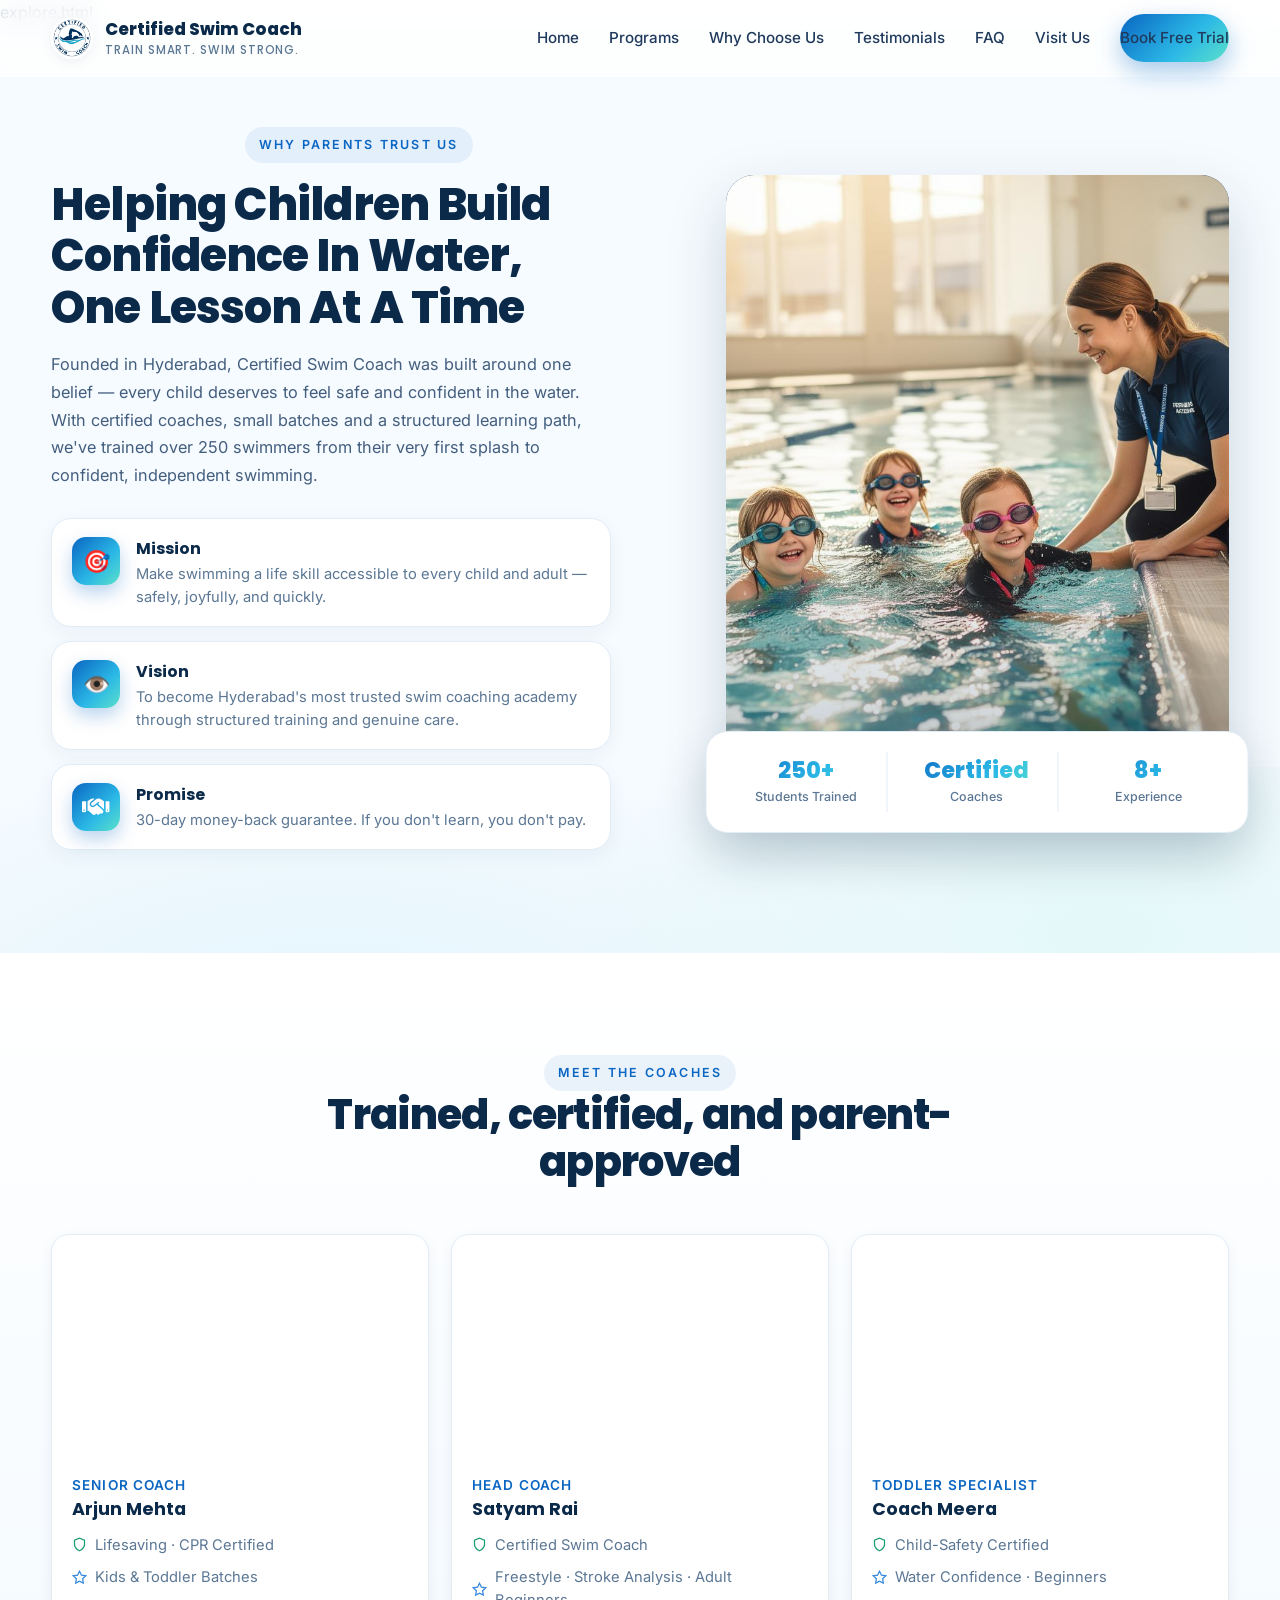
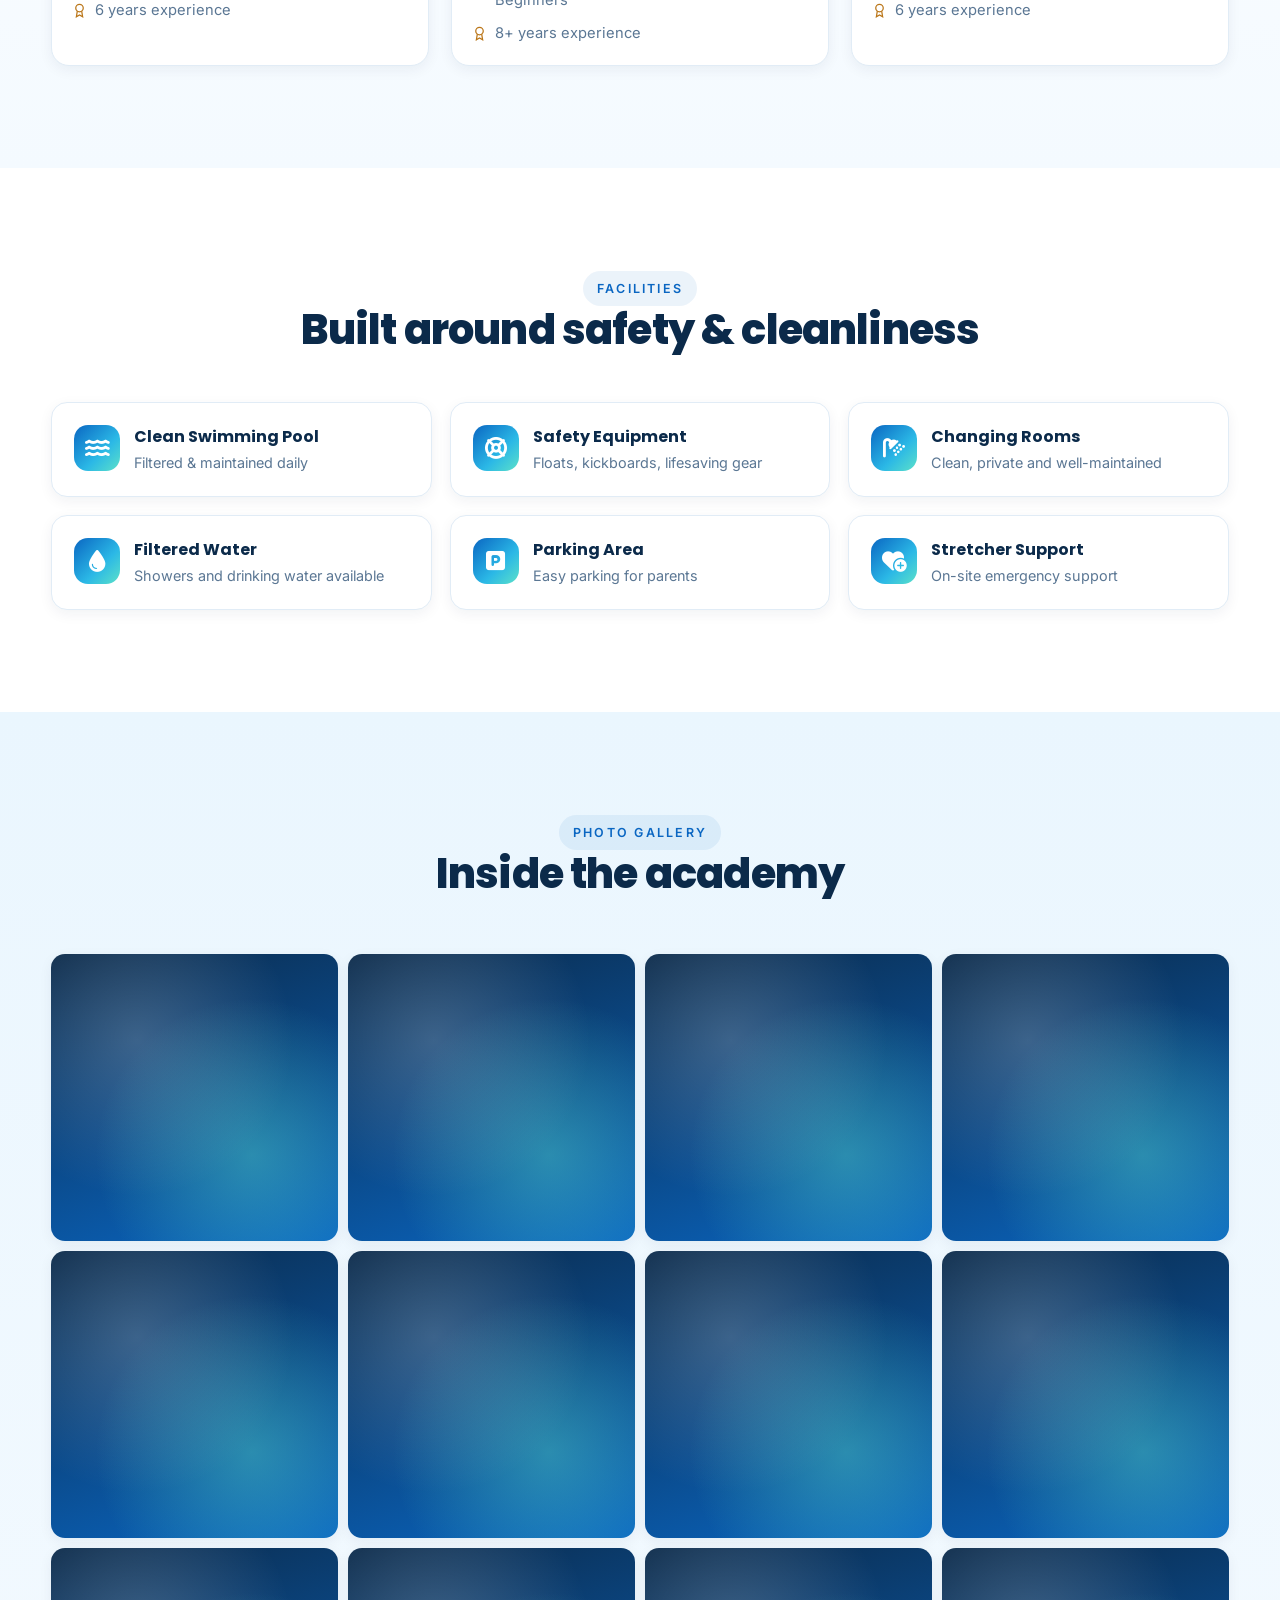
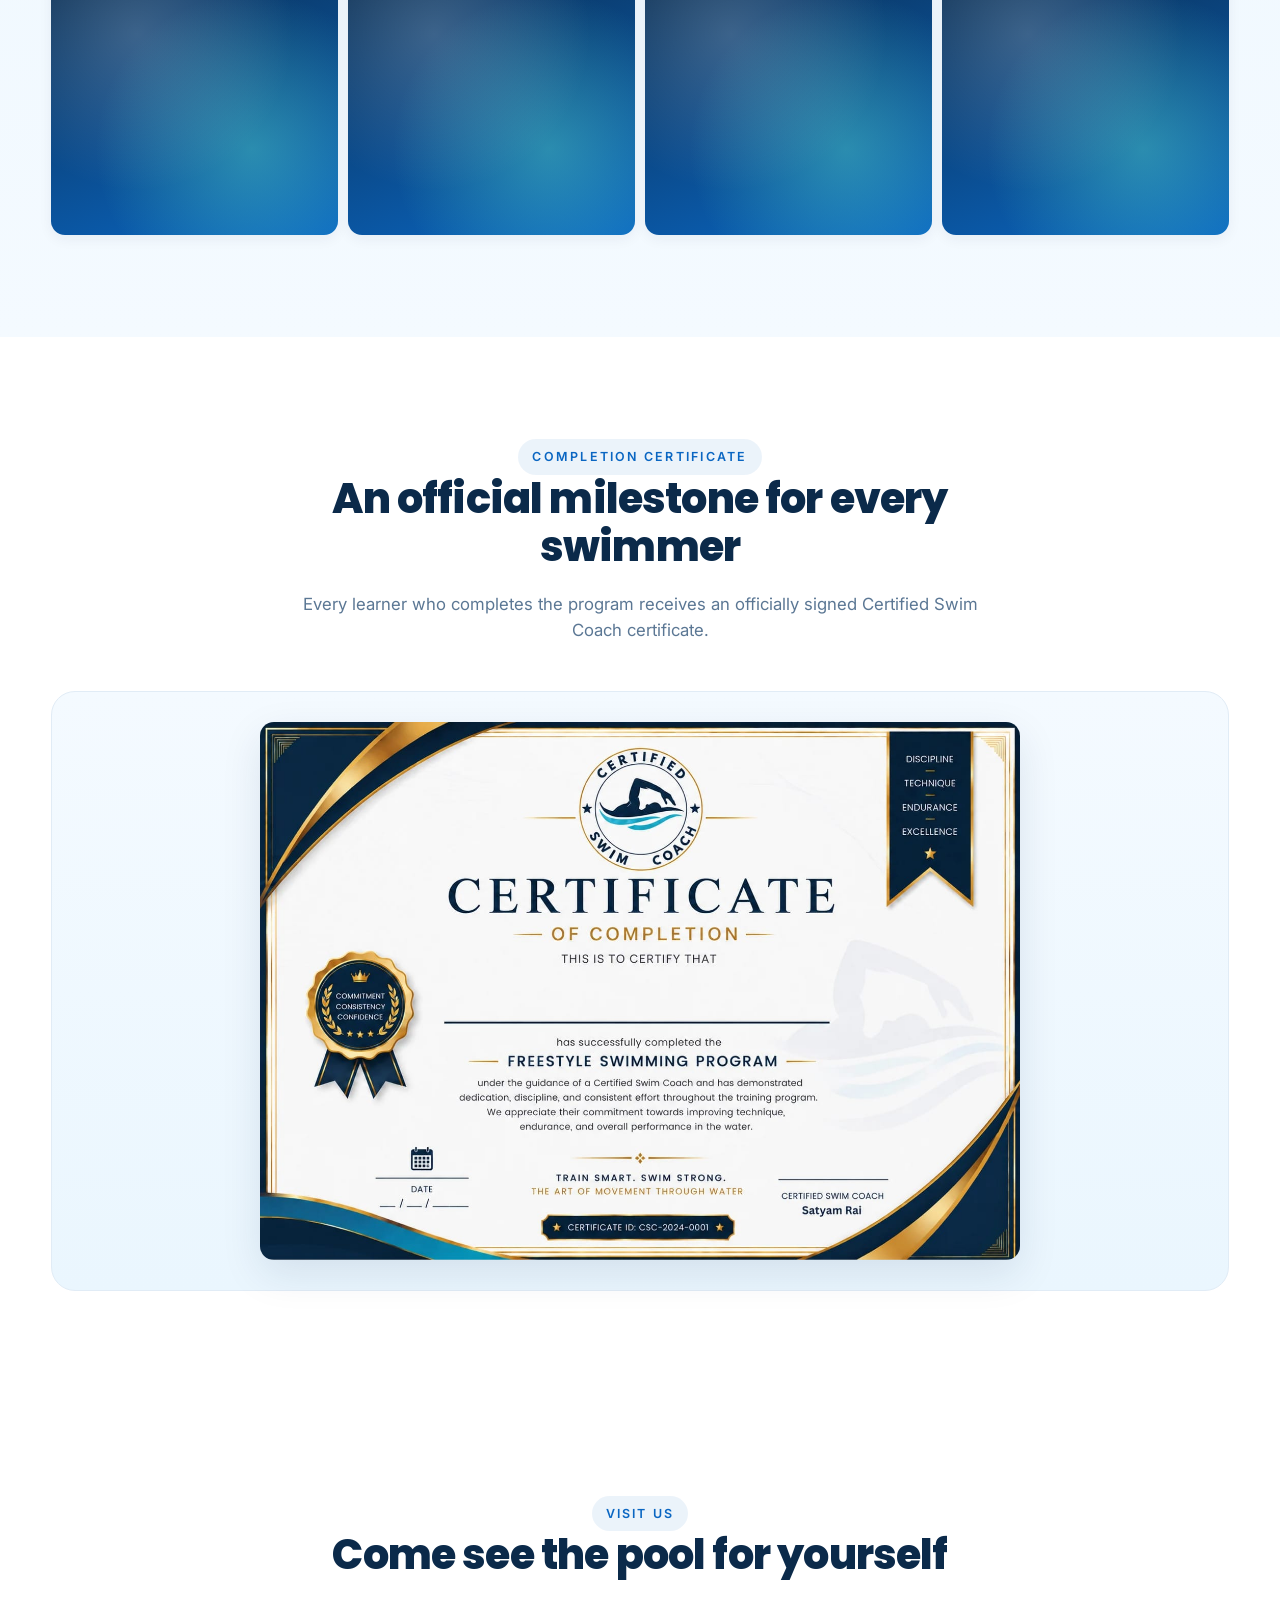
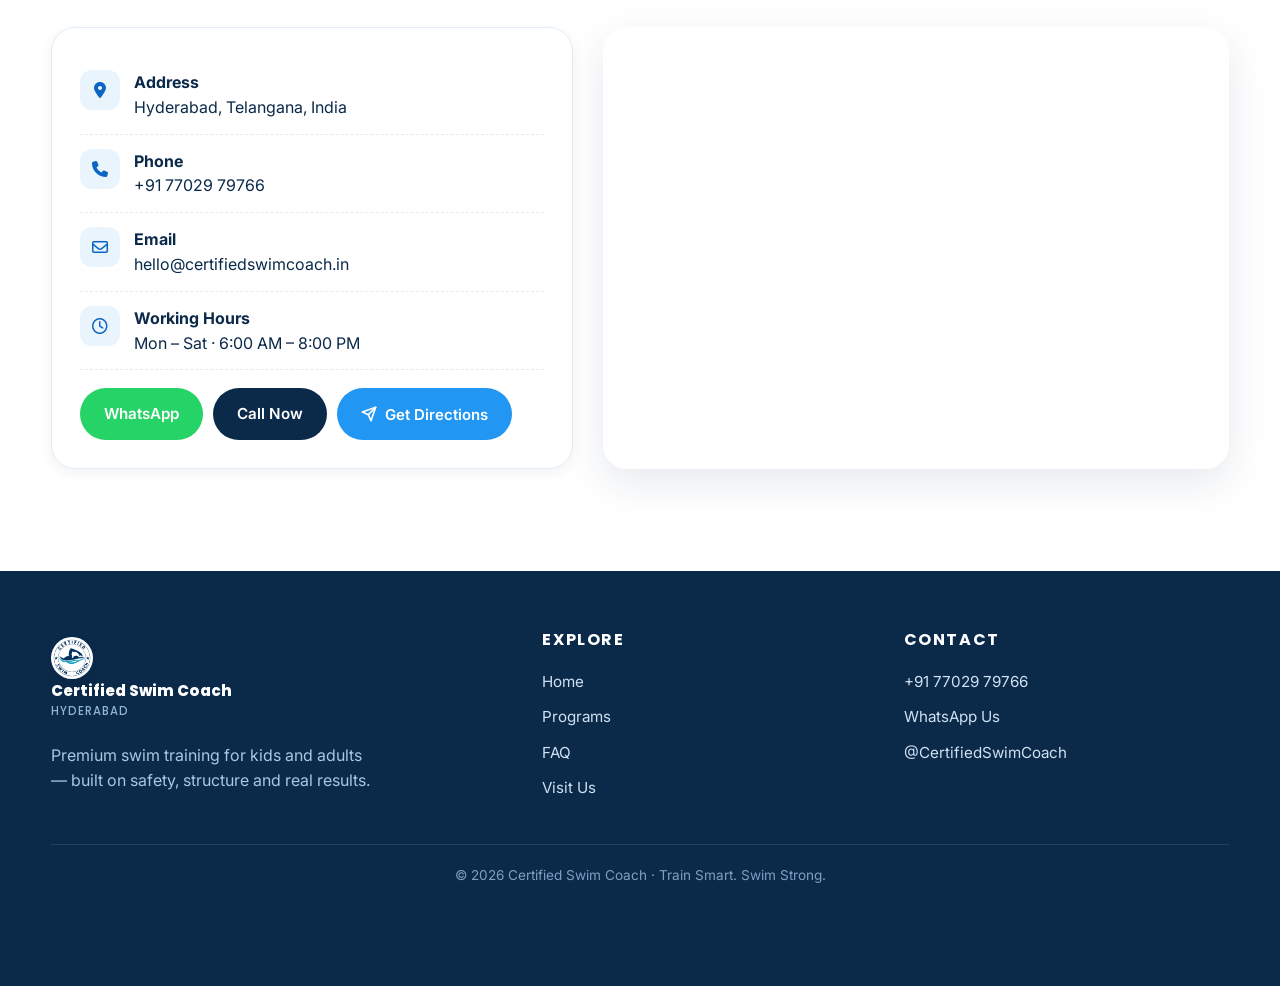
==== commit 7308db07: "updated minimal changes" ====
--- a/explore.html
+++ b/explore.html
@@ -1,24 +1,4 @@
-<!DOCTYPE html>
-<html lang="en">
-
-<head>
-  <meta charset="utf-8">
-  <meta name="viewport" content="width=device-width, initial-scale=1">
-  <title>About the Academy — Coaches, Facilities &amp; Visit | Certified Swim Coach</title>
-  <meta name="description"
-    content="Meet our certified coaches, see our pool facilities, and visit Certified Swim Coach in Hyderabad.">
-  <meta property="og:title" content="About Certified Swim Coach — Hyderabad">
-  <meta property="og:description" content="Coaches, facilities, gallery and visit details.">
-  <link rel="preconnect" href="https://fonts.googleapis.com">
-  <link rel="preconnect" href="https://fonts.gstatic.com" crossorigin>
-  <link
-    href="https://fonts.googleapis.com/css2?family=Inter:wght@400;500;600;700&family=Poppins:wght@600;700;800;900&display=swap"
-    rel="stylesheet">
-  <link rel="stylesheet" href="css/style.css">
-  <link rel="stylesheet" href="https://cdnjs.cloudflare.com/ajax/libs/font-awesome/6.5.1/css/all.min.css">
-</head>
-
-<body>
+explore.html
 
 <!doctype html>
 <html lang="en">
@@ -82,13 +62,11 @@
         <div class="pillars">
           <div class="pillar">
             <div class="p-ico">🎯</div>
-            <div><b>Mission</b><span>Make swimming a life skill accessible to every child and adult — safely, joyfully,
-                and quickly.</span></div>
+            <div><b>Mission</b><span>Make swimming a life skill accessible to every child and adult — safely, joyfully, and quickly.</span></div>
           </div>
           <div class="pillar">
             <div class="p-ico">👁️</div>
-            <div><b>Vision</b><span>To become Hyderabad's most trusted swim coaching academy through structured training
-                and genuine care.</span></div>
+            <div><b>Vision</b><span>To become Hyderabad's most trusted swim coaching academy through structured training and genuine care.</span></div>
           </div>
           <div class="pillar">
             <div class="p-ico"><i class="fas fa-handshake"></i></div>
@@ -151,8 +129,6 @@
             </svg>
             6 years experience
           </p>
-<<<<<<< HEAD
-=======
         </div>
       </div>
 
@@ -187,66 +163,9 @@
             </svg>
             8+ years experience
           </p>
->>>>>>> c1f4551 (update32)
-        </div>
-      </div>
-
-      <div class="coach reveal">
-        <div
-          class="ph"
-<<<<<<< HEAD
-          style="background-image:url('images/coach-satyam.jpg'); background-size:cover; background-position:center;"
-          aria-label="Satyam Rai - Head Coach"
-        ></div>
-        <div class="info">
-          <span class="role">Head Coach</span>
-          <b>Satyam Rai</b>
-=======
-          style="background-image:url('images/coach-meera.jpg'); background-size:cover; background-position:center;"
-          aria-label="Meera - Toddler Specialist"
-        ></div>
-        <div class="info">
-          <span class="role">Toddler Specialist</span>
-          <b>Coach Meera</b>
->>>>>>> c1f4551 (update32)
-
-          <p style="display:flex;align-items:center;gap:8px;">
-            <svg width="15" height="15" viewBox="0 0 24 24" fill="none" stroke="#1D9E75" stroke-width="2">
-              <path d="M12 22s8-4 8-10V5l-8-3-8 3v7c0 6 8 10 8 10z"/>
-            </svg>
-<<<<<<< HEAD
-            Certified Swim Coach
-=======
-            Child-Safety Certified
->>>>>>> c1f4551 (update32)
-          </p>
-
-          <p style="display:flex;align-items:center;gap:8px;">
-            <svg width="15" height="15" viewBox="0 0 24 24" fill="none" stroke="#378ADD" stroke-width="2">
-              <polygon points="12 2 15.09 8.26 22 9.27 17 14.14 18.18 21.02 12 17.77 5.82 21.02 7 14.14 2 9.27 8.91 8.26 12 2"/>
-            </svg>
-<<<<<<< HEAD
-            Freestyle · Stroke Analysis · Adult Beginners
-=======
-            Water Confidence · Beginners
->>>>>>> c1f4551 (update32)
-          </p>
-
-          <p style="display:flex;align-items:center;gap:8px;">
-            <svg width="15" height="15" viewBox="0 0 24 24" fill="none" stroke="#BA7517" stroke-width="2">
-              <circle cx="12" cy="8" r="6"/>
-              <path d="M15.477 12.89 17 22l-5-3-5 3 1.523-9.11"/>
-            </svg>
-<<<<<<< HEAD
-            8+ years experience
-=======
-            6 years experience
->>>>>>> c1f4551 (update32)
-          </p>
-        </div>
-      </div>
-
-<<<<<<< HEAD
+        </div>
+      </div>
+
       <div class="coach reveal">
         <div
           class="ph"
@@ -281,11 +200,8 @@
         </div>
       </div>
       </div>
-=======
->>>>>>> c1f4551 (update32)
-    </div>
-  </div>
-</section>
+    </div>
+  </section>
 
   <section>
     <div class="container">
@@ -294,30 +210,12 @@
         <h2>Built around safety &amp; cleanliness</h2>
       </div>
       <div class="facility-grid">
-        <div class="facility reveal">
-          <div class="ico" style="font-size:22px"><i class="fa-solid fa-water"></i></div>
-          <div><b>Clean Swimming Pool</b><span>Filtered &amp; maintained daily</span></div>
-        </div>
-        <div class="facility reveal">
-          <div class="ico" style="font-size:22px"><i class="fa-solid fa-life-ring"></i></div>
-          <div><b>Safety Equipment</b><span>Floats, kickboards, lifesaving gear</span></div>
-        </div>
-        <div class="facility reveal">
-          <div class="ico" style="font-size:22px"><i class="fa-solid fa-shower"></i></div>
-          <div><b>Changing Rooms</b><span>Clean, private and well-maintained</span></div>
-        </div>
-        <div class="facility reveal">
-          <div class="ico" style="font-size:22px"><i class="fa-solid fa-droplet"></i></div>
-          <div><b>Filtered Water</b><span>Showers and drinking water available</span></div>
-        </div>
-        <div class="facility reveal">
-          <div class="ico" style="font-size:22px"><i class="fa-solid fa-square-parking"></i></div>
-          <div><b>Parking Area</b><span>Easy parking for parents</span></div>
-        </div>
-        <div class="facility reveal">
-          <div class="ico" style="font-size:22px"><i class="fa-solid fa-heart-circle-plus"></i></div>
-          <div><b>Stretcher Support</b><span>On-site emergency support</span></div>
-        </div>
+        <div class="facility reveal"><div class="ico" style="font-size:22px"><i class="fa-solid fa-water"></i></div><div><b>Clean Swimming Pool</b><span>Filtered &amp; maintained daily</span></div></div>
+        <div class="facility reveal"><div class="ico" style="font-size:22px"><i class="fa-solid fa-life-ring"></i></div><div><b>Safety Equipment</b><span>Floats, kickboards, lifesaving gear</span></div></div>
+        <div class="facility reveal"><div class="ico" style="font-size:22px"><i class="fa-solid fa-shower"></i></div><div><b>Changing Rooms</b><span>Clean, private and well-maintained</span></div></div>
+        <div class="facility reveal"><div class="ico" style="font-size:22px"><i class="fa-solid fa-droplet"></i></div><div><b>Filtered Water</b><span>Showers and drinking water available</span></div></div>
+        <div class="facility reveal"><div class="ico" style="font-size:22px"><i class="fa-solid fa-square-parking"></i></div><div><b>Parking Area</b><span>Easy parking for parents</span></div></div>
+        <div class="facility reveal"><div class="ico" style="font-size:22px"><i class="fa-solid fa-heart-circle-plus"></i></div><div><b>Stretcher Support</b><span>On-site emergency support</span></div></div>
       </div>
     </div>
   </section>
@@ -369,35 +267,17 @@
       </div>
       <div class="visit-grid">
         <div class="visit-card reveal">
-          <div class="row">
-            <div class="ico"><i class="fa-solid fa-location-dot"></i></div>
-            <div><b>Address</b><span>Hyderabad, Telangana, India</span></div>
-          </div>
-          <div class="row">
-            <div class="ico"><i class="fa-solid fa-phone"></i></div>
-            <div><b>Phone</b><span>+91 77029 79766</span></div>
-          </div>
-          <div class="row">
-            <div class="ico"><i class="fa-regular fa-envelope"></i></div>
-            <div><b>Email</b><span>hello@certifiedswimcoach.in</span></div>
-          </div>
-          <div class="row">
-            <div class="ico"><i class="fa-regular fa-clock"></i></div>
-            <div><b>Working Hours</b><span>Mon – Sat · 6:00 AM – 8:00 PM</span></div>
-          </div>
+          <div class="row"><div class="ico"><i class="fa-solid fa-location-dot"></i></div><div><b>Address</b><span>Hyderabad, Telangana, India</span></div></div>
+          <div class="row"><div class="ico"><i class="fa-solid fa-phone"></i></div><div><b>Phone</b><span>+91 77029 79766</span></div></div>
+          <div class="row"><div class="ico"><i class="fa-regular fa-envelope"></i></div><div><b>Email</b><span>hello@certifiedswimcoach.in</span></div></div>
+          <div class="row"><div class="ico"><i class="fa-regular fa-clock"></i></div><div><b>Working Hours</b><span>Mon – Sat · 6:00 AM – 8:00 PM</span></div></div>
           <div style="display:flex;gap:10px;margin-top:18px;flex-wrap:wrap">
-            <a href="https://wa.me/917702979766?text=Hi!%20I'd%20like%20to%20know%20more%20about%20Certified%20Swim%20Coach."
-              target="_blank" rel="noreferrer" class="btn btn-wa">WhatsApp</a>
+            <a href="https://wa.me/917702979766?text=Hi!%20I'd%20like%20to%20know%20more%20about%20Certified%20Swim%20Coach." target="_blank" rel="noreferrer" class="btn btn-wa">WhatsApp</a>
             <a href="tel:+917702979766" class="btn btn-dark">Call Now</a>
-            <a href="https://www.google.com/maps/search/?api=1&query=YOUR_ADDRESS_HERE" target="_blank"
-              style="background:#2196F3; color:#fff; border-radius:50px; padding:12px 24px; font-size:15px; font-weight:600; display:inline-flex; align-items:center; gap:8px; text-decoration:none;">
-              <svg width="16" height="16" viewBox="0 0 24 24" fill="none" stroke="#fff" stroke-width="2.5"
-                stroke-linecap="round" stroke-linejoin="round">
-                <line x1="22" y1="2" x2="11" y2="13" />
-                <polygon points="22 2 15 22 11 13 2 9 22 2" />
-              </svg>
+            <a href="https://www.google.com/maps/search/?api=1&query=YOUR_ADDRESS_HERE" target="_blank" style="background:#2196F3; color:#fff; border-radius:50px; padding:12px 24px; font-size:15px; font-weight:600; display:inline-flex; align-items:center; gap:8px; text-decoration:none;">
+              <svg width="16" height="16" viewBox="0 0 24 24" fill="none" stroke="#fff" stroke-width="2.5" stroke-linecap="round" stroke-linejoin="round"><line x1="22" y1="2" x2="11" y2="13"/><polygon points="22 2 15 22 11 13 2 9 22 2"/></svg>
               Get Directions
-            </a>
+            </a>          
           </div>
         </div>
         <iframe title="Certified Swim Coach location" class="map-frame" loading="lazy"
@@ -414,15 +294,10 @@
             <img src="assets/images/logo.jpeg" alt="" />
             <span>Certified Swim Coach<small>Hyderabad</small></span>
           </a>
-<<<<<<< HEAD
           <p style="margin-top: 16px; color: #a9c6e2; max-width: 320px">
             Premium swim training for kids and adults — built on safety,
             structure and real results.
           </p>
-=======
-          <p style="margin-top:16px;color:#a9c6e2;max-width:320px">Premium swim training for kids and adults — built on
-            safety, structure and real results.</p>
->>>>>>> 8439858 (update 2)
         </div>
         <div>
           <h4>Explore</h4>
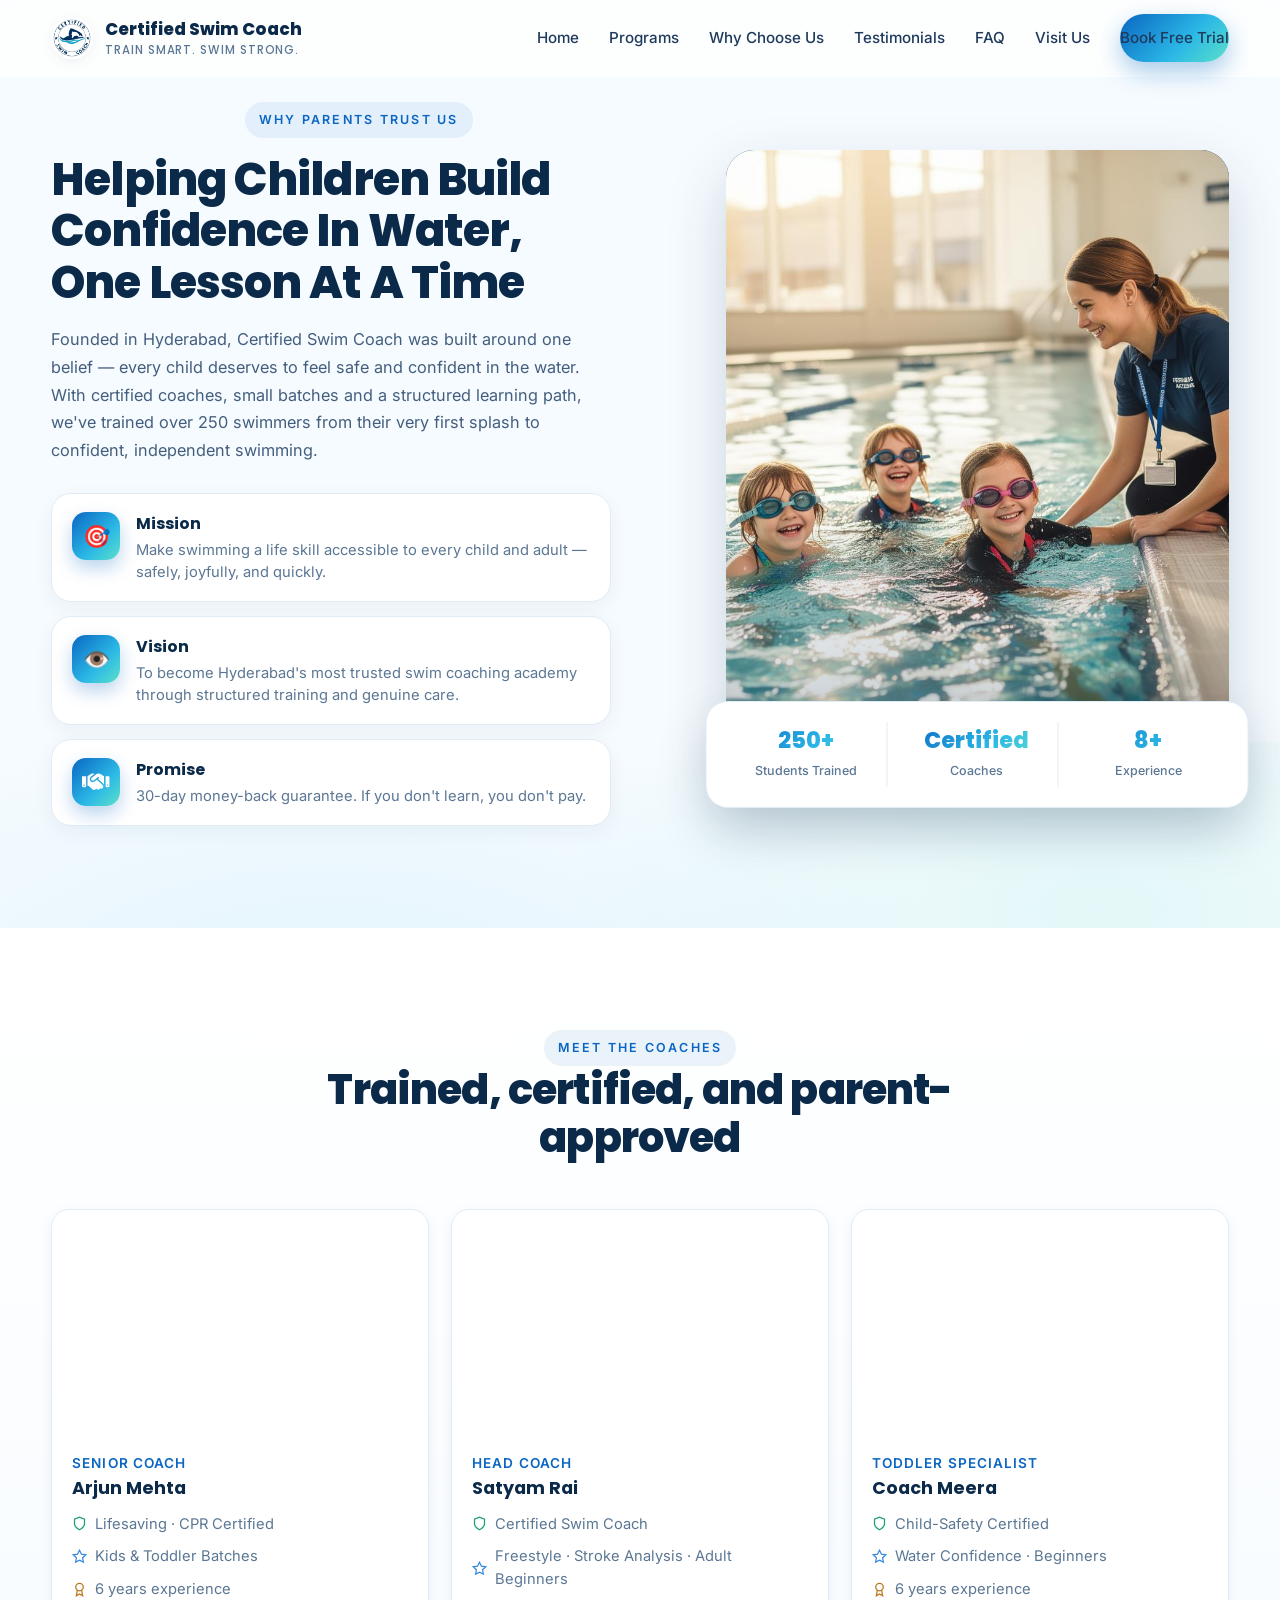
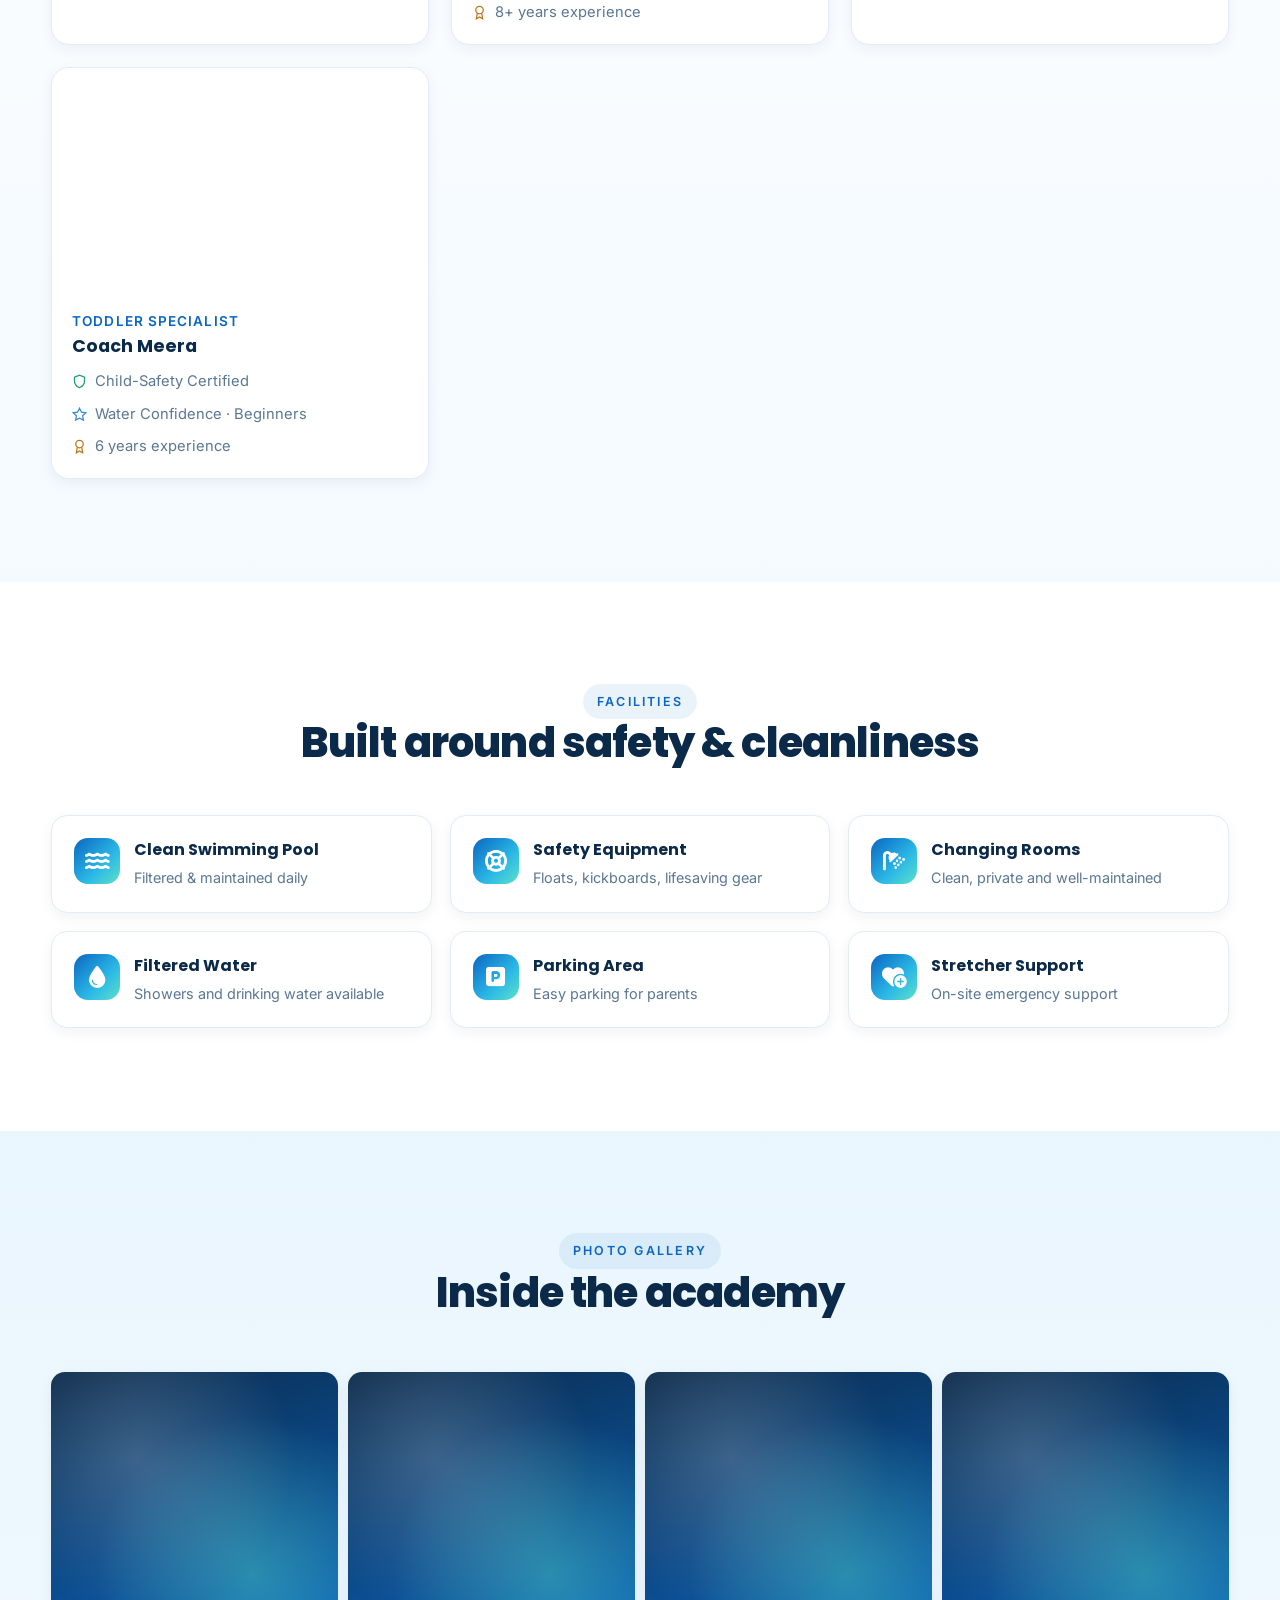
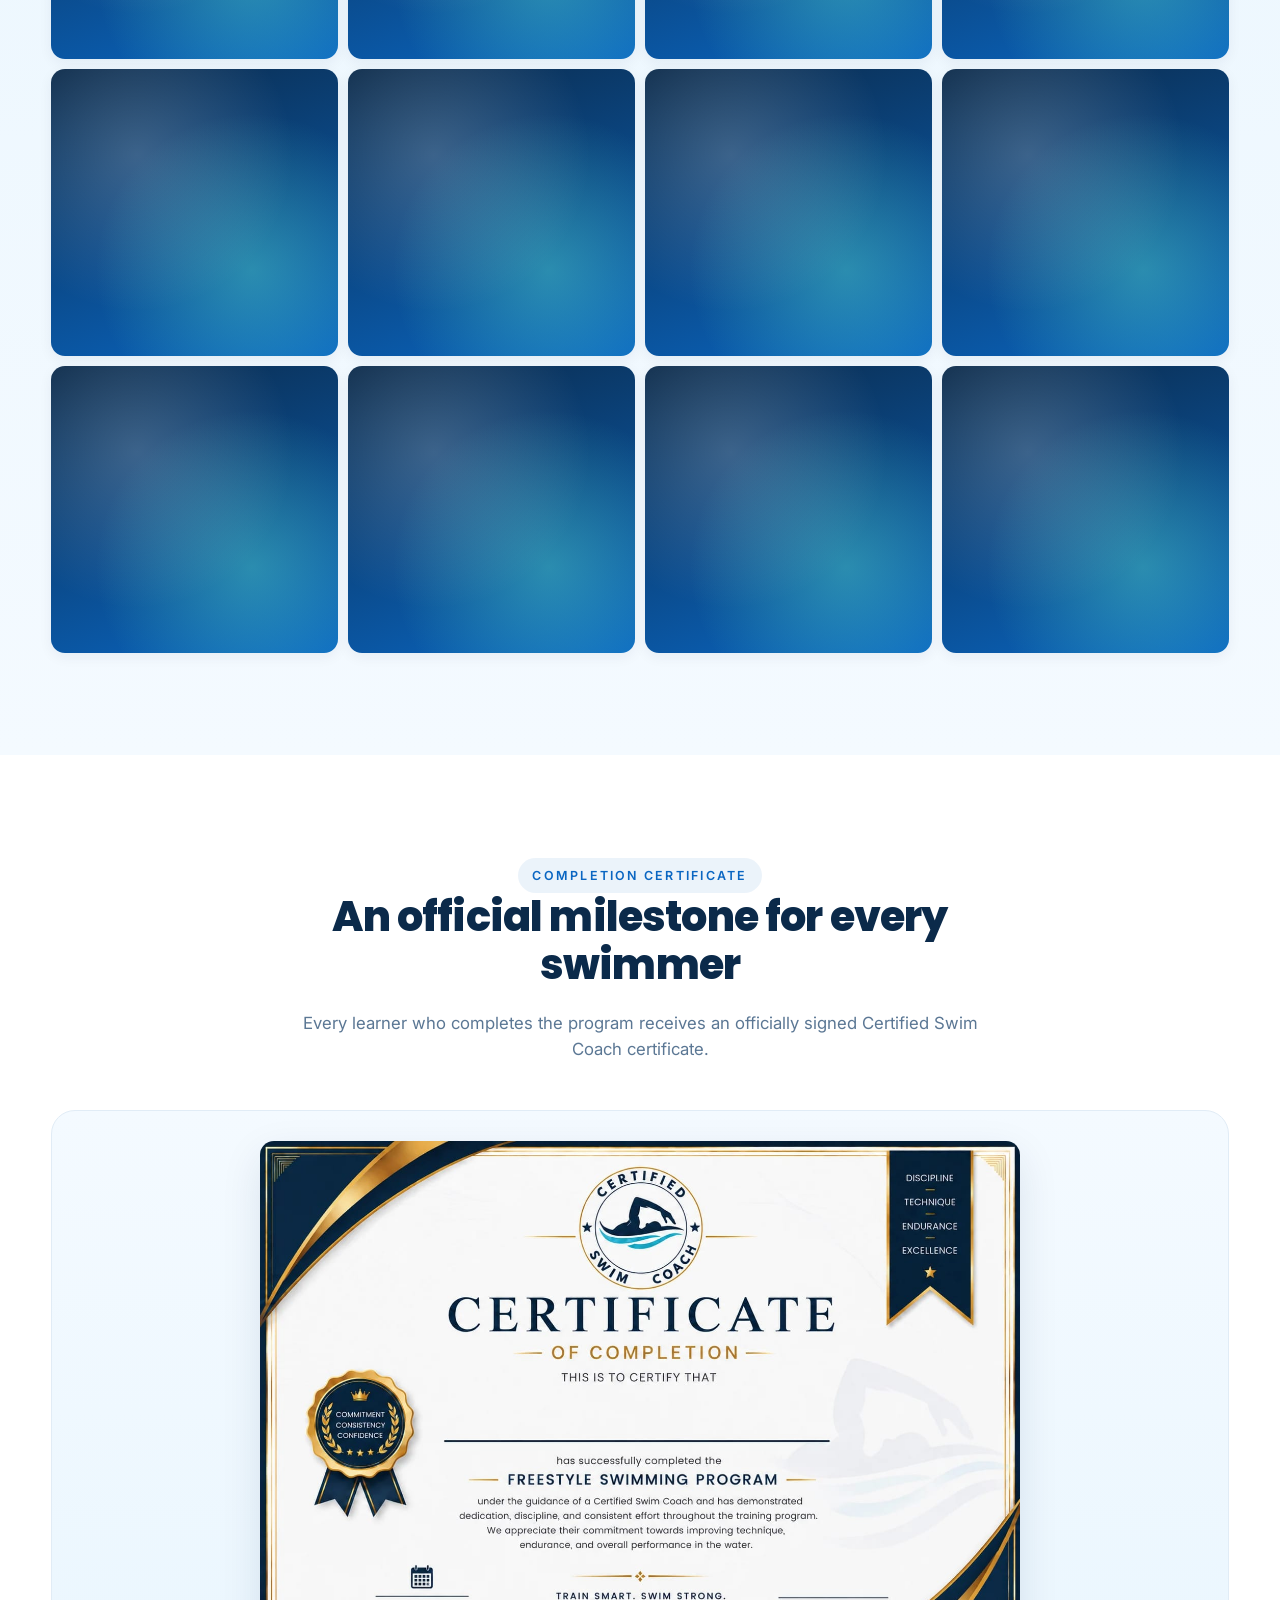
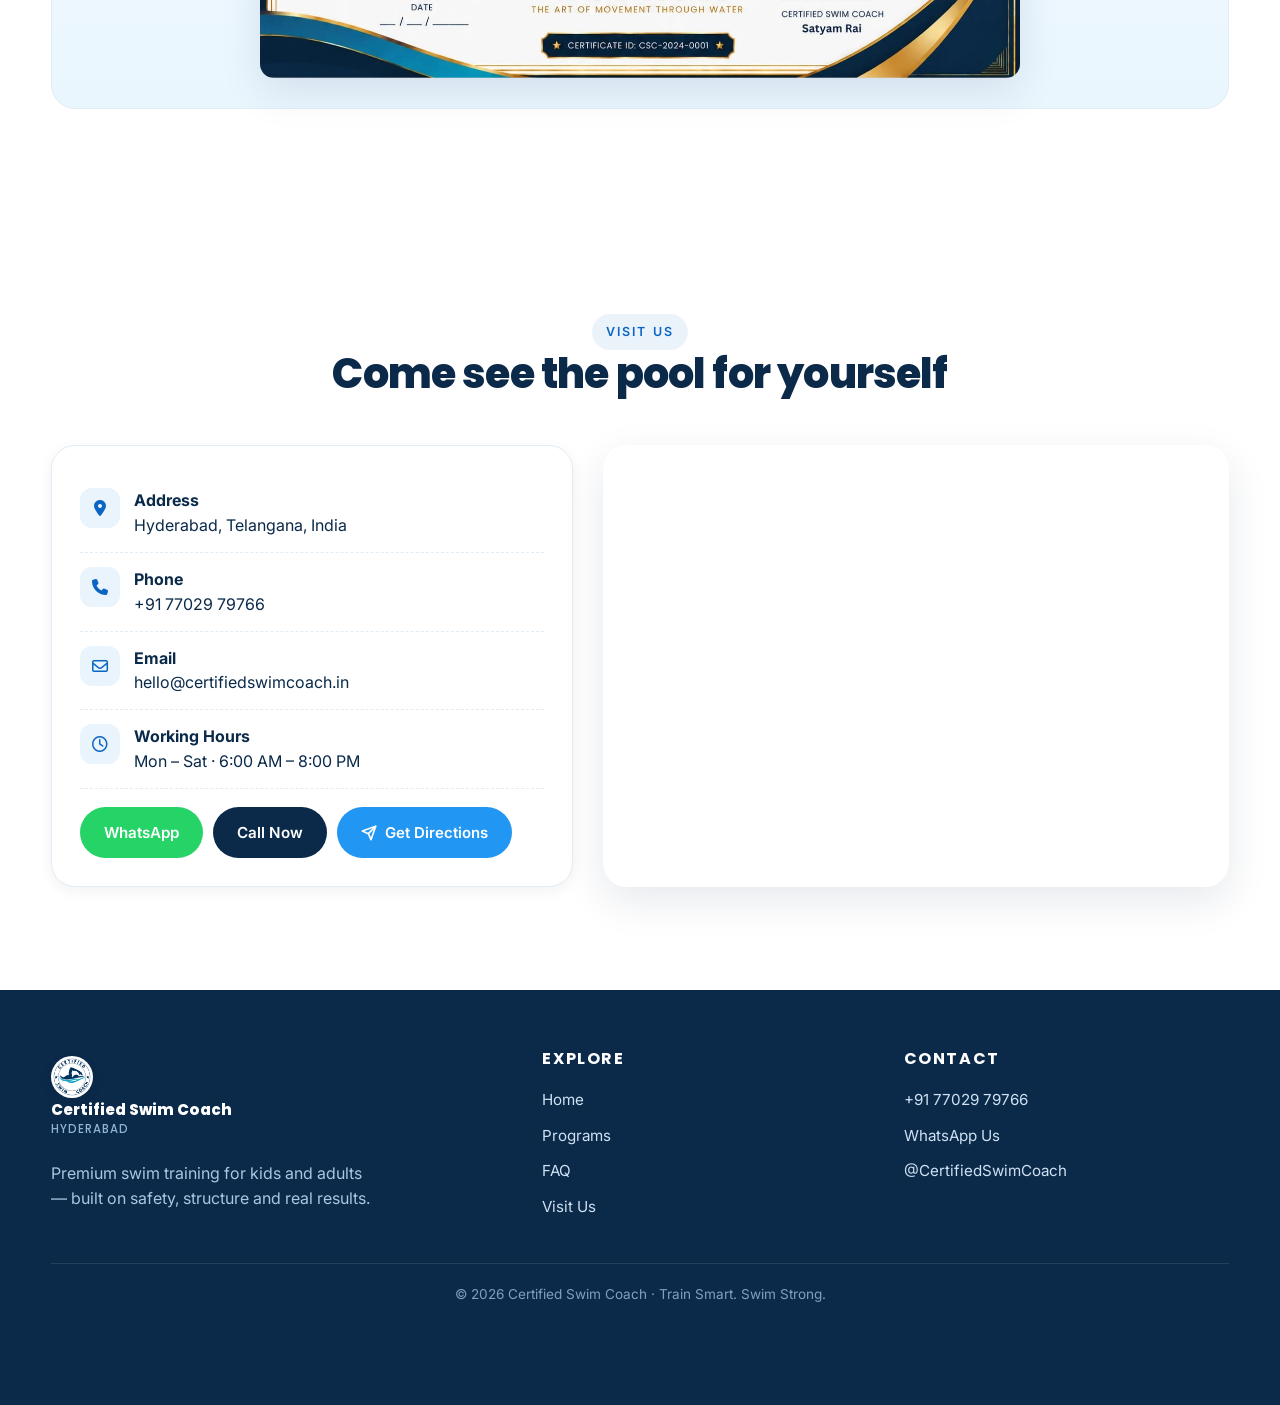
==== commit 787e05a0: "Resolve explore page conflicts" ====
--- a/explore.html
+++ b/explore.html
@@ -1,4 +1,24 @@
-explore.html
+<!DOCTYPE html>
+<html lang="en">
+
+<head>
+  <meta charset="utf-8">
+  <meta name="viewport" content="width=device-width, initial-scale=1">
+  <title>About the Academy — Coaches, Facilities &amp; Visit | Certified Swim Coach</title>
+  <meta name="description"
+    content="Meet our certified coaches, see our pool facilities, and visit Certified Swim Coach in Hyderabad.">
+  <meta property="og:title" content="About Certified Swim Coach — Hyderabad">
+  <meta property="og:description" content="Coaches, facilities, gallery and visit details.">
+  <link rel="preconnect" href="https://fonts.googleapis.com">
+  <link rel="preconnect" href="https://fonts.gstatic.com" crossorigin>
+  <link
+    href="https://fonts.googleapis.com/css2?family=Inter:wght@400;500;600;700&family=Poppins:wght@600;700;800;900&display=swap"
+    rel="stylesheet">
+  <link rel="stylesheet" href="css/style.css">
+  <link rel="stylesheet" href="https://cdnjs.cloudflare.com/ajax/libs/font-awesome/6.5.1/css/all.min.css">
+</head>
+
+<body>
 
 <!doctype html>
 <html lang="en">
@@ -62,11 +82,13 @@
         <div class="pillars">
           <div class="pillar">
             <div class="p-ico">🎯</div>
-            <div><b>Mission</b><span>Make swimming a life skill accessible to every child and adult — safely, joyfully, and quickly.</span></div>
+            <div><b>Mission</b><span>Make swimming a life skill accessible to every child and adult — safely, joyfully,
+                and quickly.</span></div>
           </div>
           <div class="pillar">
             <div class="p-ico">👁️</div>
-            <div><b>Vision</b><span>To become Hyderabad's most trusted swim coaching academy through structured training and genuine care.</span></div>
+            <div><b>Vision</b><span>To become Hyderabad's most trusted swim coaching academy through structured training
+                and genuine care.</span></div>
           </div>
           <div class="pillar">
             <div class="p-ico"><i class="fas fa-handshake"></i></div>
@@ -199,9 +221,44 @@
           </p>
         </div>
       </div>
-      </div>
-    </div>
-  </section>
+
+      <div class="coach reveal">
+        <div
+          class="ph"
+          style="background-image:url('images/coach-meera.jpg'); background-size:cover; background-position:center;"
+          aria-label="Meera - Toddler Specialist"
+        ></div>
+        <div class="info">
+          <span class="role">Toddler Specialist</span>
+          <b>Coach Meera</b>
+
+          <p style="display:flex;align-items:center;gap:8px;">
+            <svg width="15" height="15" viewBox="0 0 24 24" fill="none" stroke="#1D9E75" stroke-width="2">
+              <path d="M12 22s8-4 8-10V5l-8-3-8 3v7c0 6 8 10 8 10z"/>
+            </svg>
+            Child-Safety Certified
+          </p>
+
+          <p style="display:flex;align-items:center;gap:8px;">
+            <svg width="15" height="15" viewBox="0 0 24 24" fill="none" stroke="#378ADD" stroke-width="2">
+              <polygon points="12 2 15.09 8.26 22 9.27 17 14.14 18.18 21.02 12 17.77 5.82 21.02 7 14.14 2 9.27 8.91 8.26 12 2"/>
+            </svg>
+            Water Confidence · Beginners
+          </p>
+
+          <p style="display:flex;align-items:center;gap:8px;">
+            <svg width="15" height="15" viewBox="0 0 24 24" fill="none" stroke="#BA7517" stroke-width="2">
+              <circle cx="12" cy="8" r="6"/>
+              <path d="M15.477 12.89 17 22l-5-3-5 3 1.523-9.11"/>
+            </svg>
+            6 years experience
+          </p>
+        </div>
+      </div>
+      </div>
+    </div>
+  </div>
+</section>
 
   <section>
     <div class="container">
@@ -210,12 +267,30 @@
         <h2>Built around safety &amp; cleanliness</h2>
       </div>
       <div class="facility-grid">
-        <div class="facility reveal"><div class="ico" style="font-size:22px"><i class="fa-solid fa-water"></i></div><div><b>Clean Swimming Pool</b><span>Filtered &amp; maintained daily</span></div></div>
-        <div class="facility reveal"><div class="ico" style="font-size:22px"><i class="fa-solid fa-life-ring"></i></div><div><b>Safety Equipment</b><span>Floats, kickboards, lifesaving gear</span></div></div>
-        <div class="facility reveal"><div class="ico" style="font-size:22px"><i class="fa-solid fa-shower"></i></div><div><b>Changing Rooms</b><span>Clean, private and well-maintained</span></div></div>
-        <div class="facility reveal"><div class="ico" style="font-size:22px"><i class="fa-solid fa-droplet"></i></div><div><b>Filtered Water</b><span>Showers and drinking water available</span></div></div>
-        <div class="facility reveal"><div class="ico" style="font-size:22px"><i class="fa-solid fa-square-parking"></i></div><div><b>Parking Area</b><span>Easy parking for parents</span></div></div>
-        <div class="facility reveal"><div class="ico" style="font-size:22px"><i class="fa-solid fa-heart-circle-plus"></i></div><div><b>Stretcher Support</b><span>On-site emergency support</span></div></div>
+        <div class="facility reveal">
+          <div class="ico" style="font-size:22px"><i class="fa-solid fa-water"></i></div>
+          <div><b>Clean Swimming Pool</b><span>Filtered &amp; maintained daily</span></div>
+        </div>
+        <div class="facility reveal">
+          <div class="ico" style="font-size:22px"><i class="fa-solid fa-life-ring"></i></div>
+          <div><b>Safety Equipment</b><span>Floats, kickboards, lifesaving gear</span></div>
+        </div>
+        <div class="facility reveal">
+          <div class="ico" style="font-size:22px"><i class="fa-solid fa-shower"></i></div>
+          <div><b>Changing Rooms</b><span>Clean, private and well-maintained</span></div>
+        </div>
+        <div class="facility reveal">
+          <div class="ico" style="font-size:22px"><i class="fa-solid fa-droplet"></i></div>
+          <div><b>Filtered Water</b><span>Showers and drinking water available</span></div>
+        </div>
+        <div class="facility reveal">
+          <div class="ico" style="font-size:22px"><i class="fa-solid fa-square-parking"></i></div>
+          <div><b>Parking Area</b><span>Easy parking for parents</span></div>
+        </div>
+        <div class="facility reveal">
+          <div class="ico" style="font-size:22px"><i class="fa-solid fa-heart-circle-plus"></i></div>
+          <div><b>Stretcher Support</b><span>On-site emergency support</span></div>
+        </div>
       </div>
     </div>
   </section>
@@ -267,17 +342,35 @@
       </div>
       <div class="visit-grid">
         <div class="visit-card reveal">
-          <div class="row"><div class="ico"><i class="fa-solid fa-location-dot"></i></div><div><b>Address</b><span>Hyderabad, Telangana, India</span></div></div>
-          <div class="row"><div class="ico"><i class="fa-solid fa-phone"></i></div><div><b>Phone</b><span>+91 77029 79766</span></div></div>
-          <div class="row"><div class="ico"><i class="fa-regular fa-envelope"></i></div><div><b>Email</b><span>hello@certifiedswimcoach.in</span></div></div>
-          <div class="row"><div class="ico"><i class="fa-regular fa-clock"></i></div><div><b>Working Hours</b><span>Mon – Sat · 6:00 AM – 8:00 PM</span></div></div>
+          <div class="row">
+            <div class="ico"><i class="fa-solid fa-location-dot"></i></div>
+            <div><b>Address</b><span>Hyderabad, Telangana, India</span></div>
+          </div>
+          <div class="row">
+            <div class="ico"><i class="fa-solid fa-phone"></i></div>
+            <div><b>Phone</b><span>+91 77029 79766</span></div>
+          </div>
+          <div class="row">
+            <div class="ico"><i class="fa-regular fa-envelope"></i></div>
+            <div><b>Email</b><span>hello@certifiedswimcoach.in</span></div>
+          </div>
+          <div class="row">
+            <div class="ico"><i class="fa-regular fa-clock"></i></div>
+            <div><b>Working Hours</b><span>Mon – Sat · 6:00 AM – 8:00 PM</span></div>
+          </div>
           <div style="display:flex;gap:10px;margin-top:18px;flex-wrap:wrap">
-            <a href="https://wa.me/917702979766?text=Hi!%20I'd%20like%20to%20know%20more%20about%20Certified%20Swim%20Coach." target="_blank" rel="noreferrer" class="btn btn-wa">WhatsApp</a>
+            <a href="https://wa.me/917702979766?text=Hi!%20I'd%20like%20to%20know%20more%20about%20Certified%20Swim%20Coach."
+              target="_blank" rel="noreferrer" class="btn btn-wa">WhatsApp</a>
             <a href="tel:+917702979766" class="btn btn-dark">Call Now</a>
-            <a href="https://www.google.com/maps/search/?api=1&query=YOUR_ADDRESS_HERE" target="_blank" style="background:#2196F3; color:#fff; border-radius:50px; padding:12px 24px; font-size:15px; font-weight:600; display:inline-flex; align-items:center; gap:8px; text-decoration:none;">
-              <svg width="16" height="16" viewBox="0 0 24 24" fill="none" stroke="#fff" stroke-width="2.5" stroke-linecap="round" stroke-linejoin="round"><line x1="22" y1="2" x2="11" y2="13"/><polygon points="22 2 15 22 11 13 2 9 22 2"/></svg>
+            <a href="https://www.google.com/maps/search/?api=1&query=YOUR_ADDRESS_HERE" target="_blank"
+              style="background:#2196F3; color:#fff; border-radius:50px; padding:12px 24px; font-size:15px; font-weight:600; display:inline-flex; align-items:center; gap:8px; text-decoration:none;">
+              <svg width="16" height="16" viewBox="0 0 24 24" fill="none" stroke="#fff" stroke-width="2.5"
+                stroke-linecap="round" stroke-linejoin="round">
+                <line x1="22" y1="2" x2="11" y2="13" />
+                <polygon points="22 2 15 22 11 13 2 9 22 2" />
+              </svg>
               Get Directions
-            </a>          
+            </a>
           </div>
         </div>
         <iframe title="Certified Swim Coach location" class="map-frame" loading="lazy"
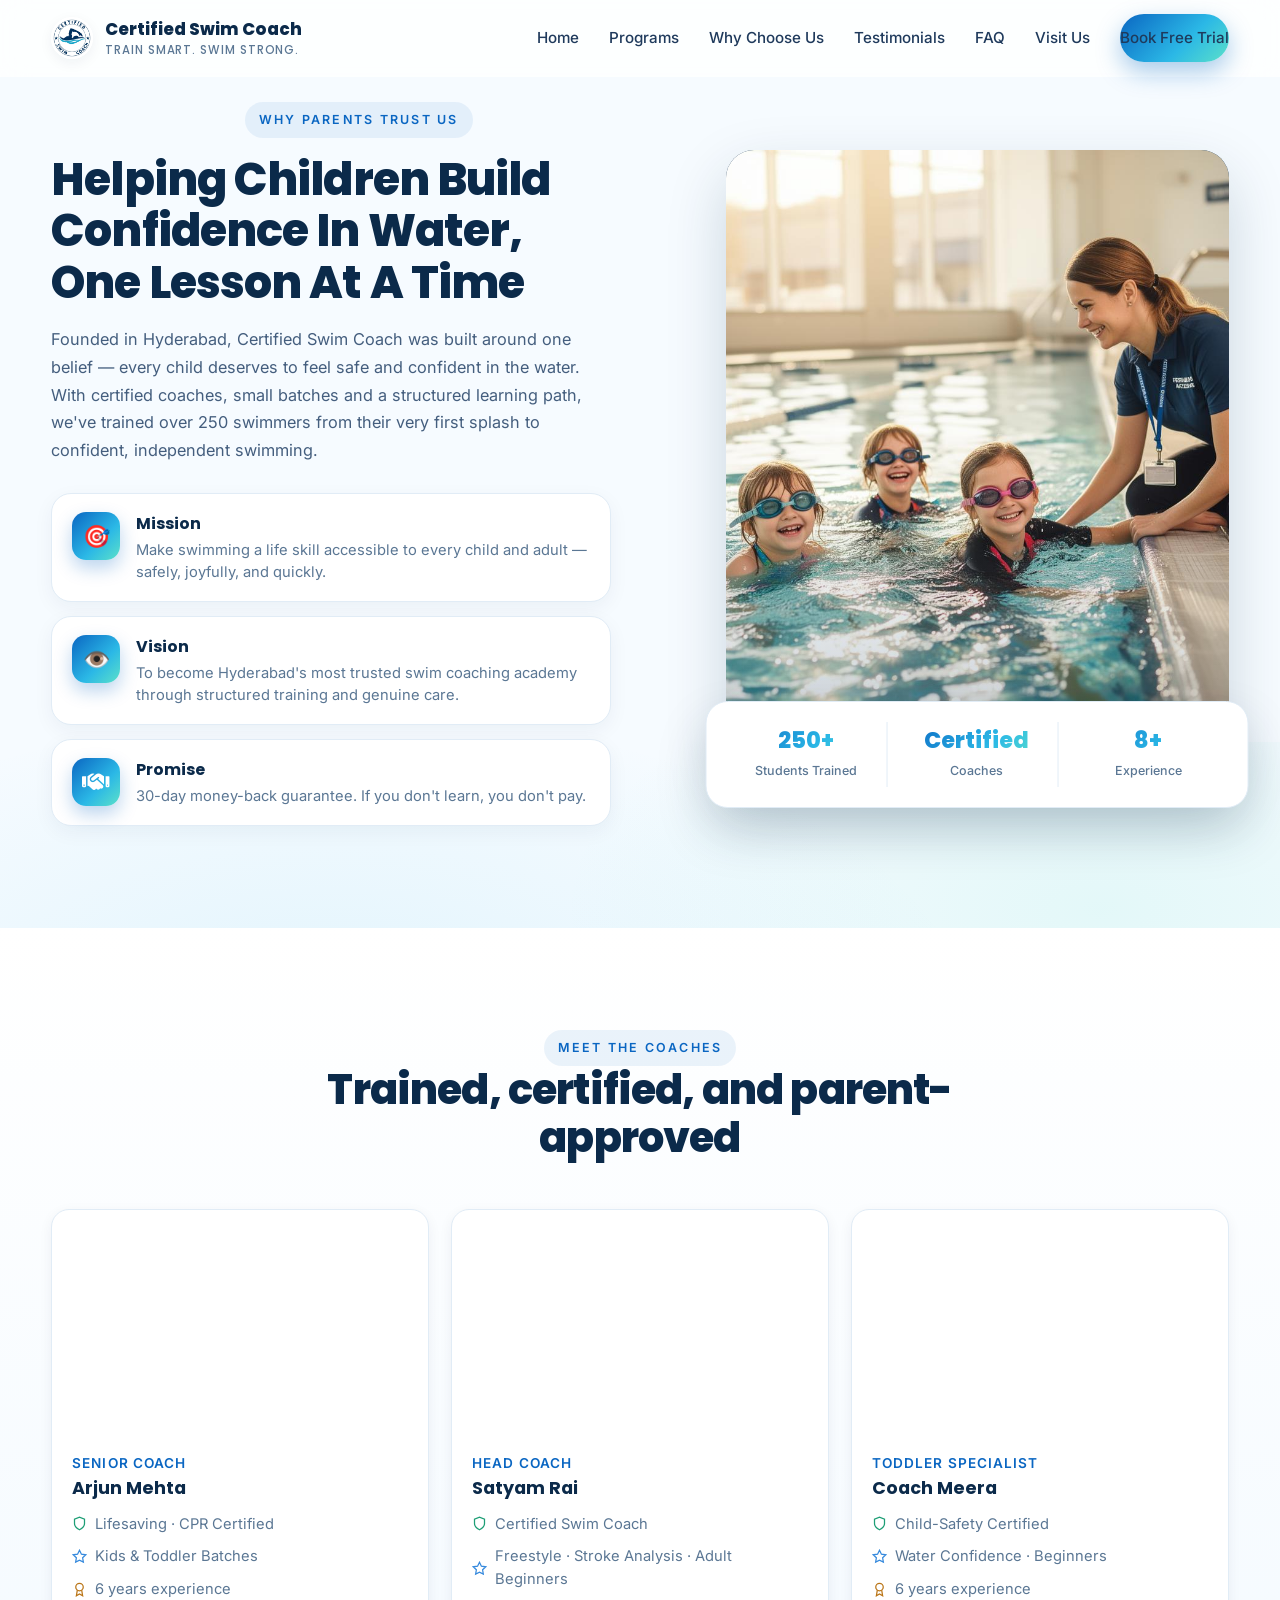
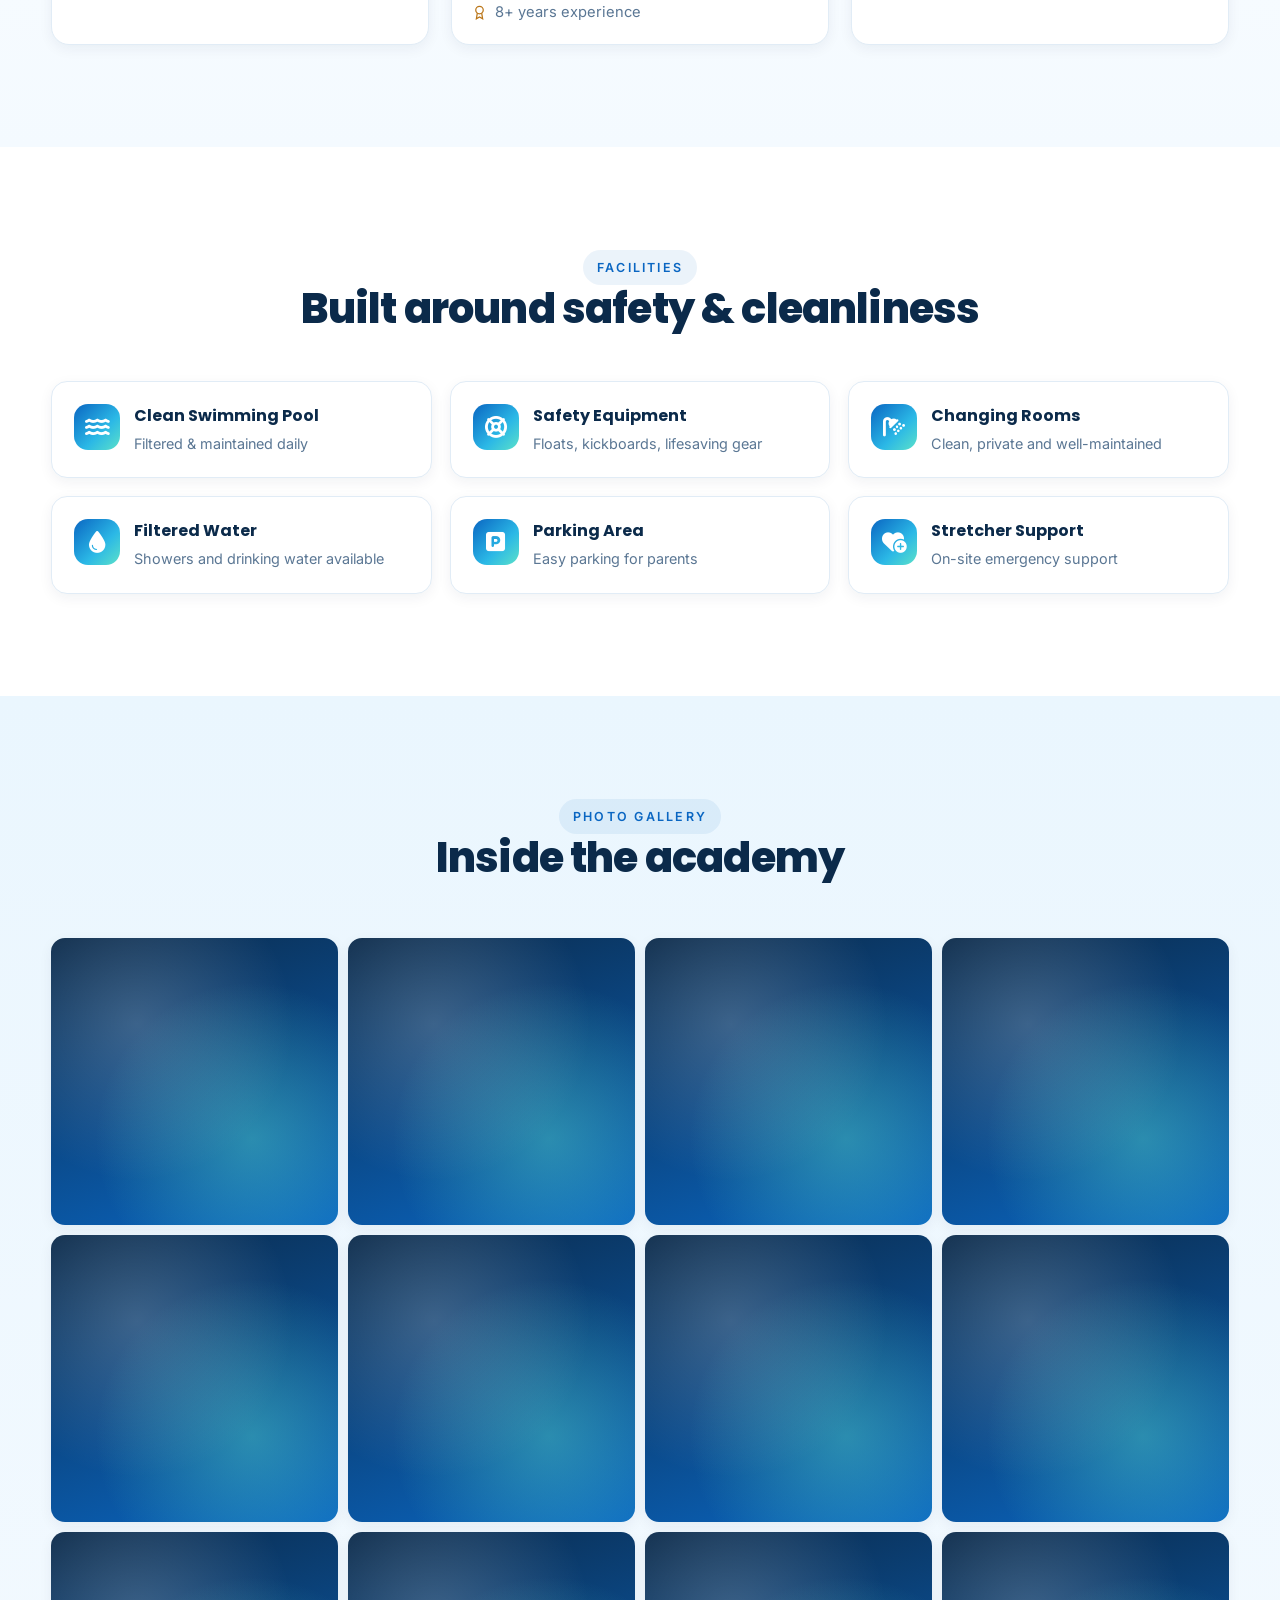
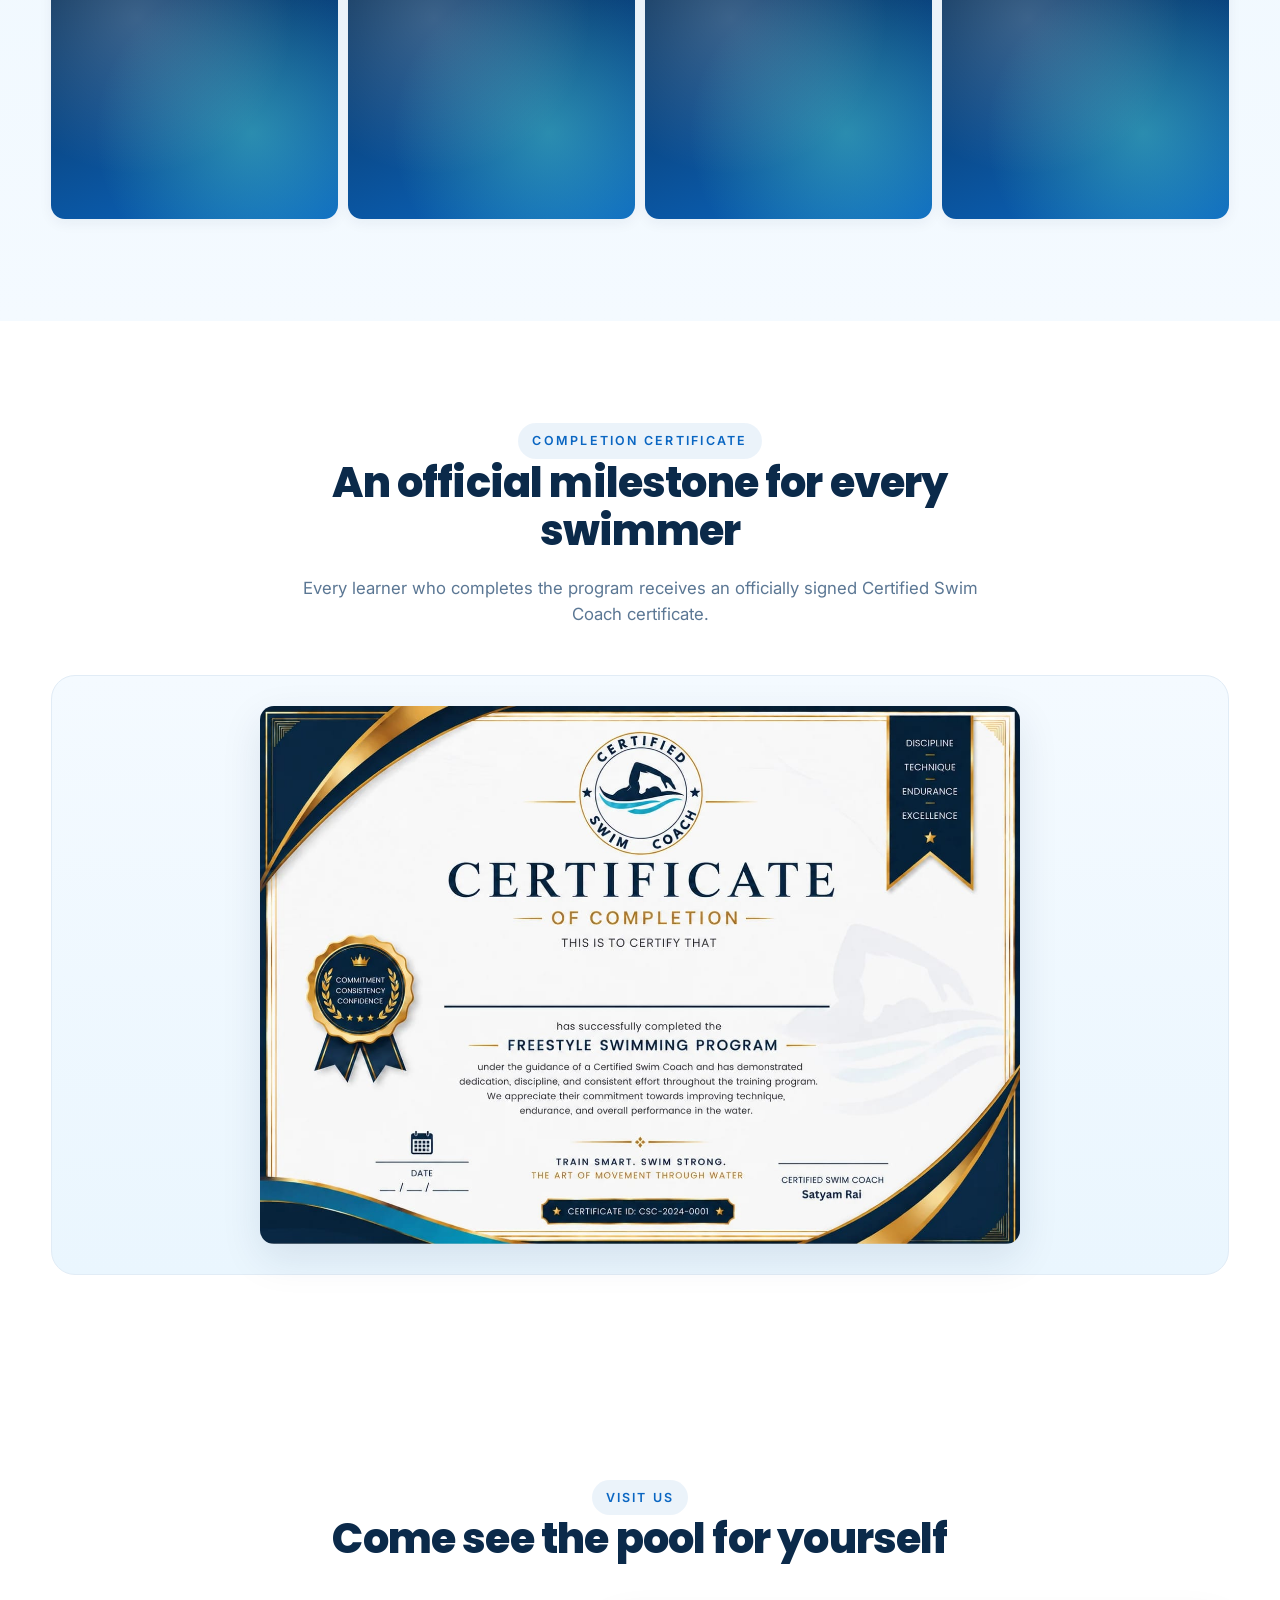
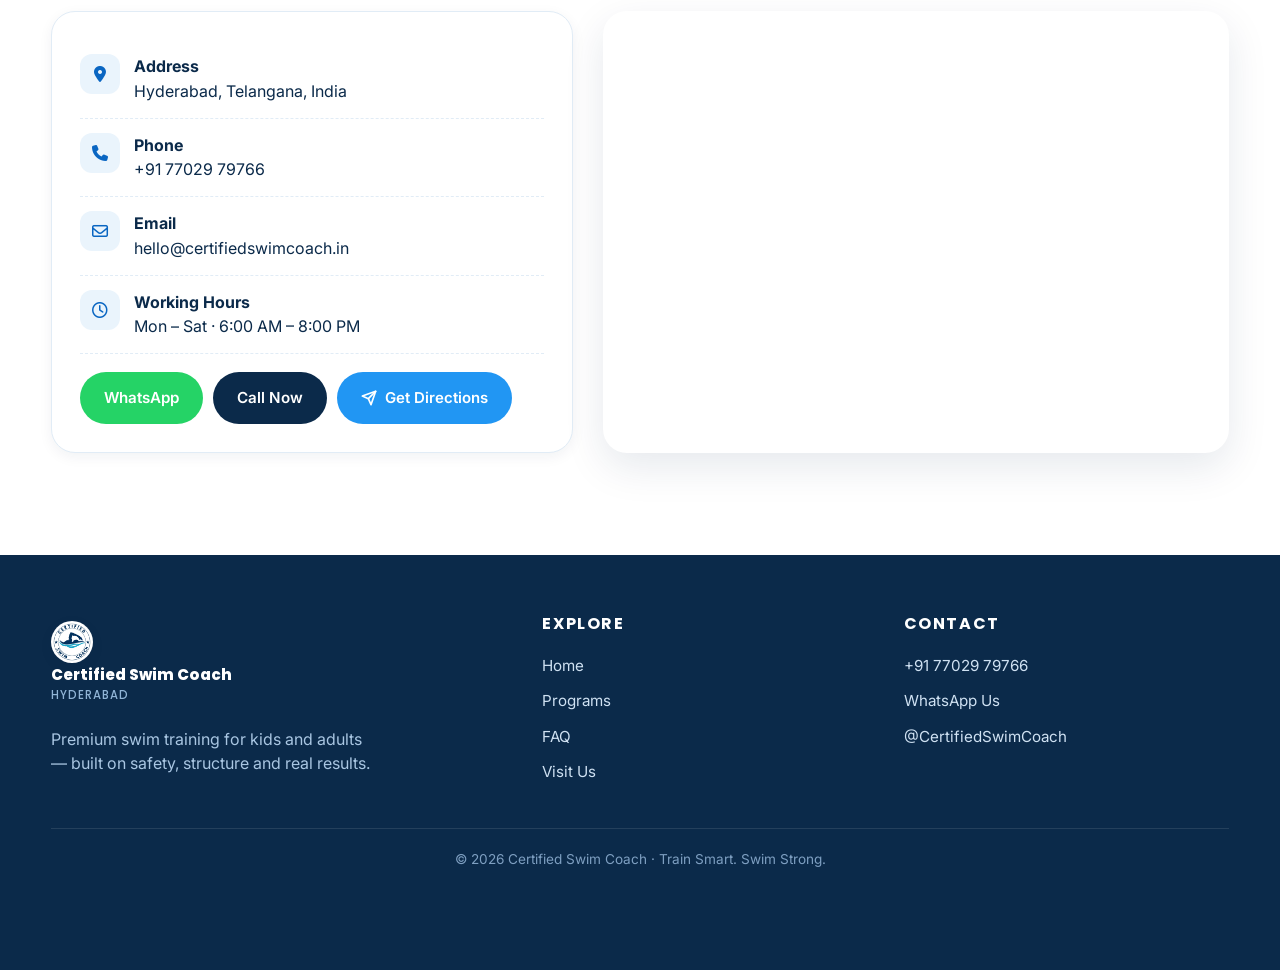
==== commit 1d2b6c5f: "small change" ====
--- a/explore.html
+++ b/explore.html
@@ -221,40 +221,6 @@
           </p>
         </div>
       </div>
-
-      <div class="coach reveal">
-        <div
-          class="ph"
-          style="background-image:url('images/coach-meera.jpg'); background-size:cover; background-position:center;"
-          aria-label="Meera - Toddler Specialist"
-        ></div>
-        <div class="info">
-          <span class="role">Toddler Specialist</span>
-          <b>Coach Meera</b>
-
-          <p style="display:flex;align-items:center;gap:8px;">
-            <svg width="15" height="15" viewBox="0 0 24 24" fill="none" stroke="#1D9E75" stroke-width="2">
-              <path d="M12 22s8-4 8-10V5l-8-3-8 3v7c0 6 8 10 8 10z"/>
-            </svg>
-            Child-Safety Certified
-          </p>
-
-          <p style="display:flex;align-items:center;gap:8px;">
-            <svg width="15" height="15" viewBox="0 0 24 24" fill="none" stroke="#378ADD" stroke-width="2">
-              <polygon points="12 2 15.09 8.26 22 9.27 17 14.14 18.18 21.02 12 17.77 5.82 21.02 7 14.14 2 9.27 8.91 8.26 12 2"/>
-            </svg>
-            Water Confidence · Beginners
-          </p>
-
-          <p style="display:flex;align-items:center;gap:8px;">
-            <svg width="15" height="15" viewBox="0 0 24 24" fill="none" stroke="#BA7517" stroke-width="2">
-              <circle cx="12" cy="8" r="6"/>
-              <path d="M15.477 12.89 17 22l-5-3-5 3 1.523-9.11"/>
-            </svg>
-            6 years experience
-          </p>
-        </div>
-      </div>
       </div>
     </div>
   </div>
